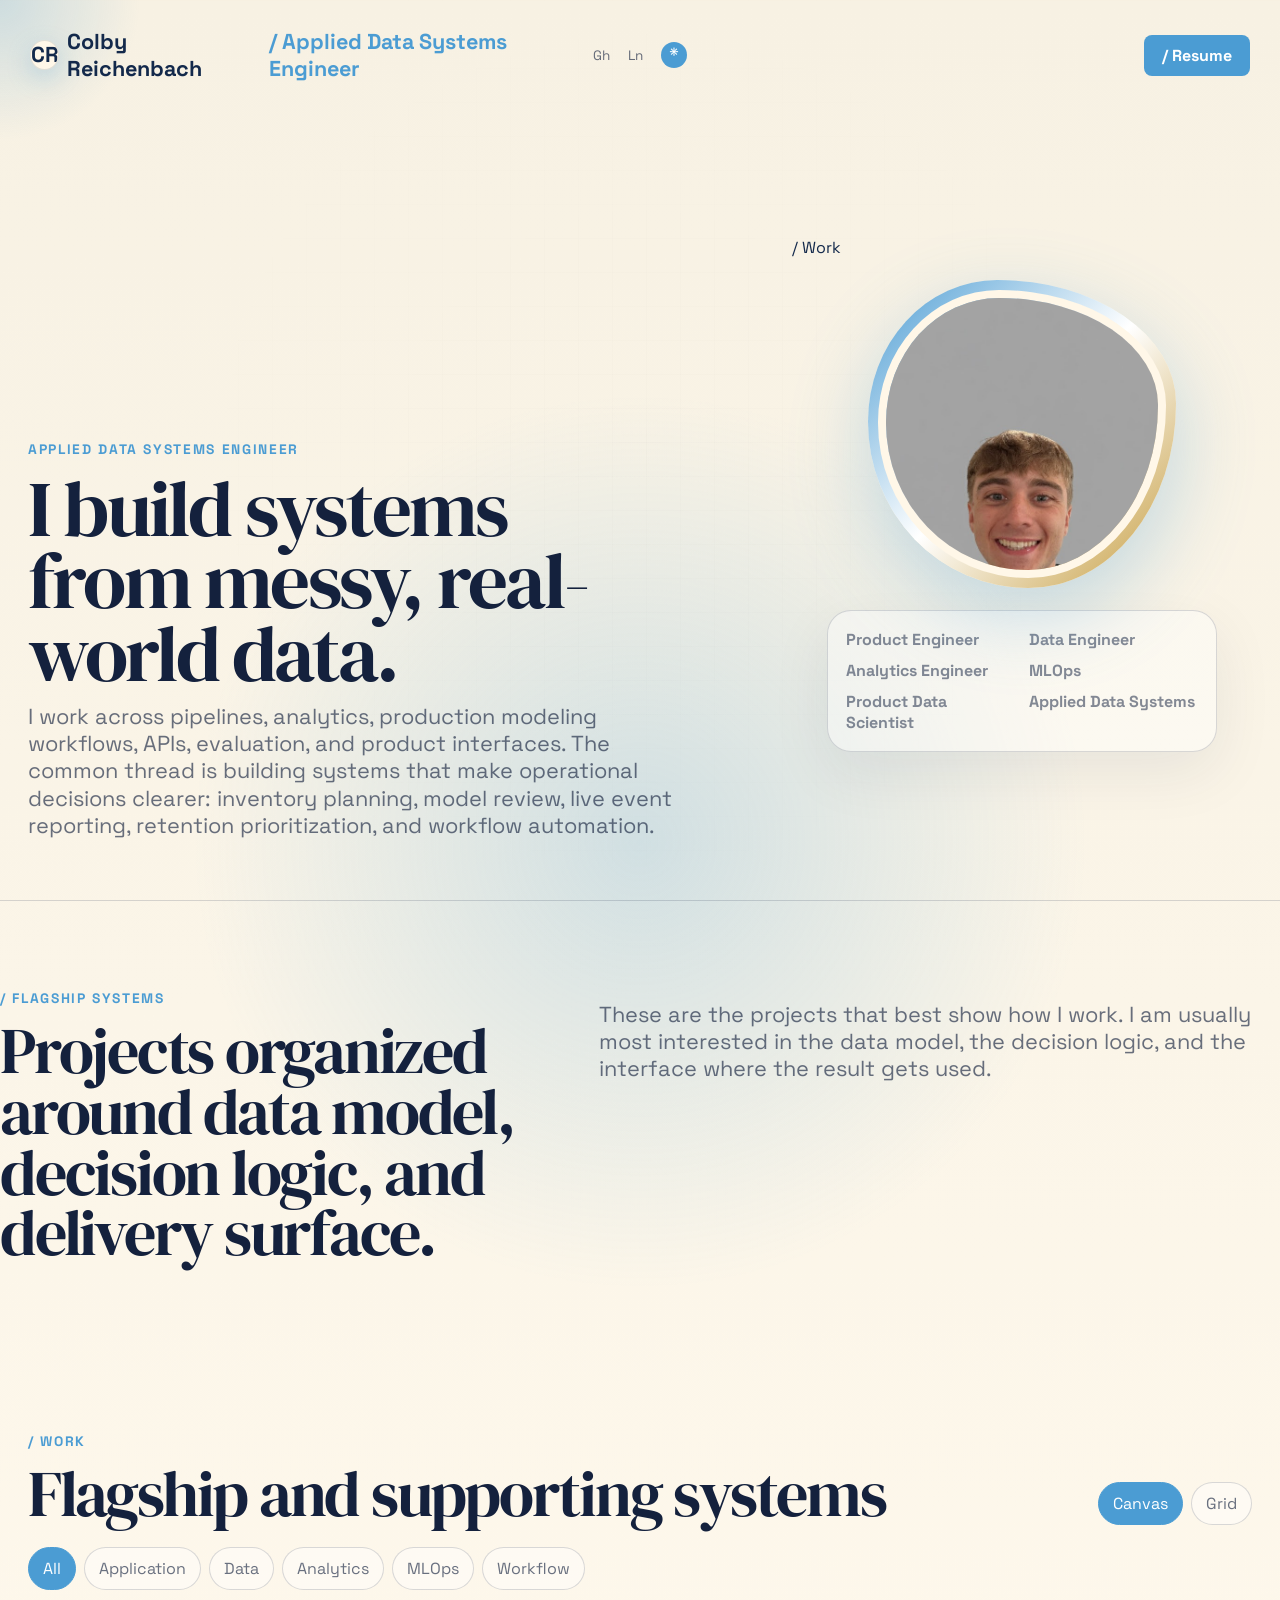
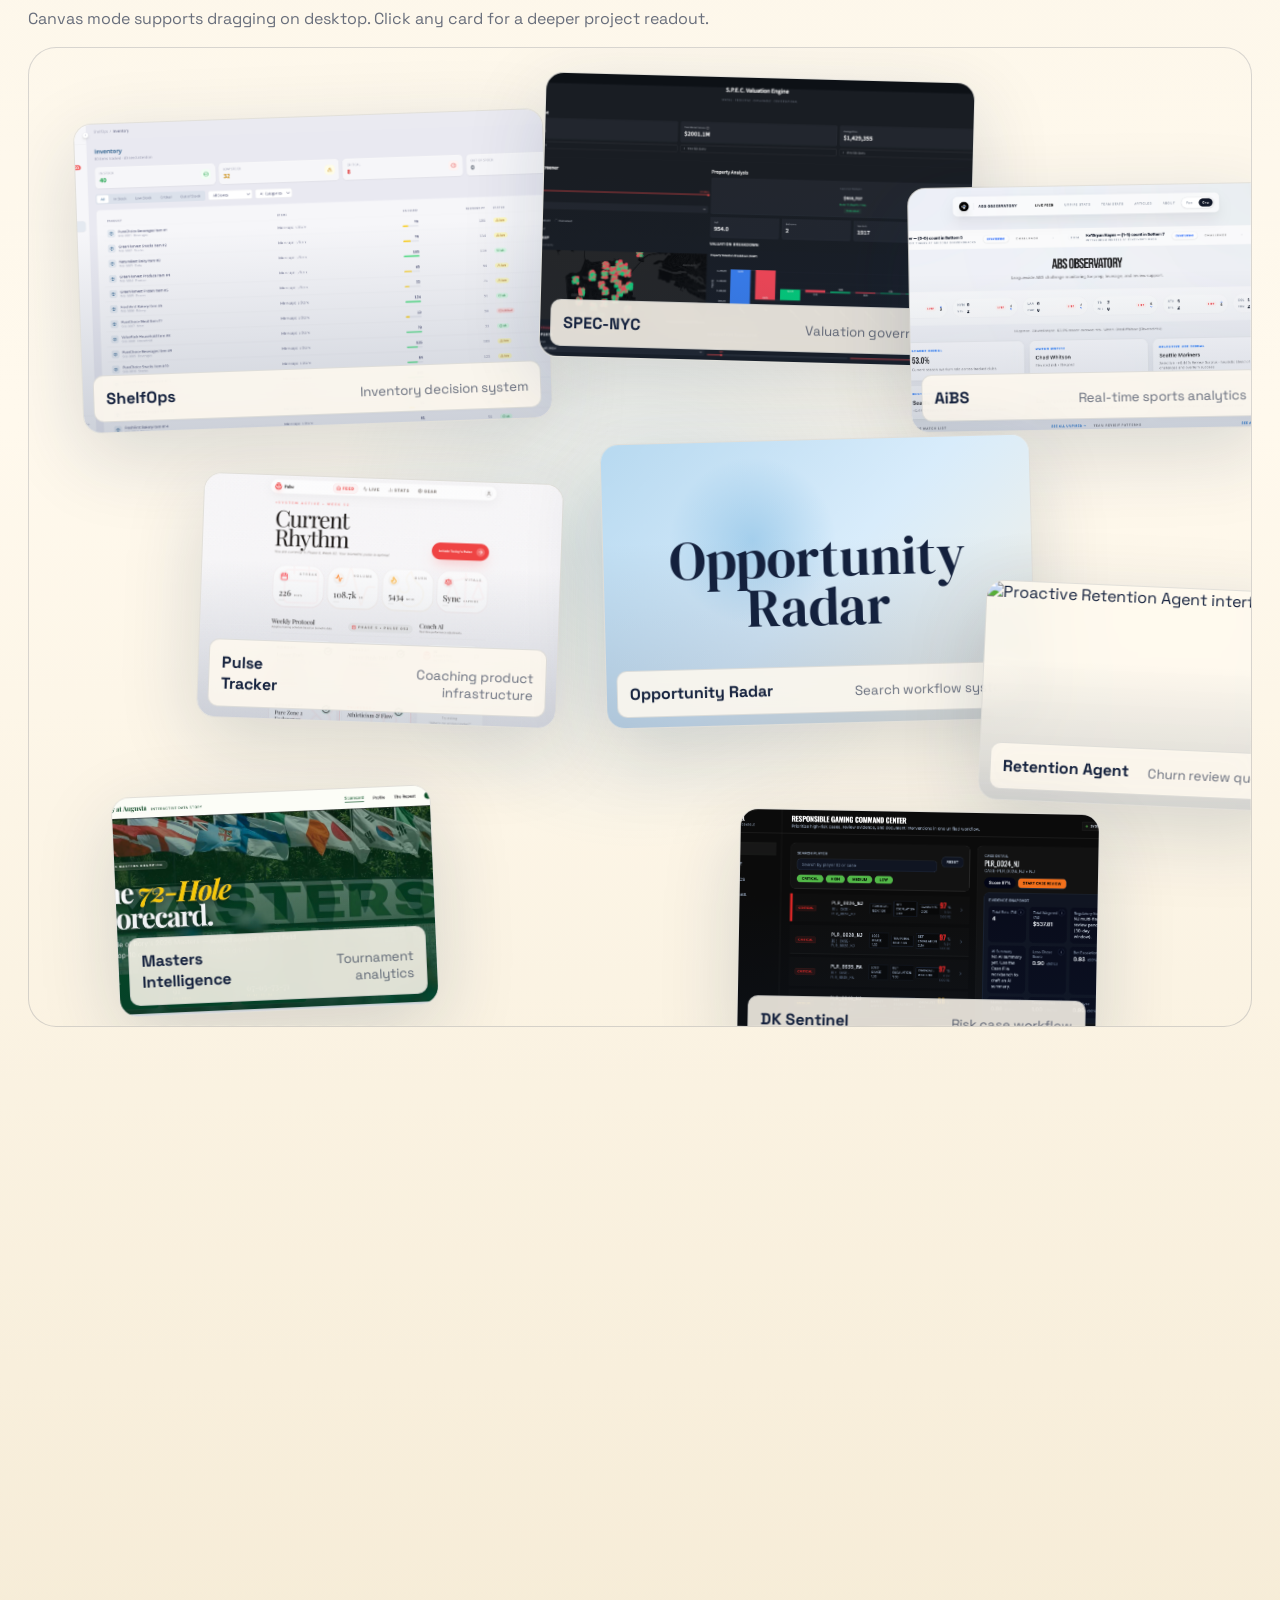
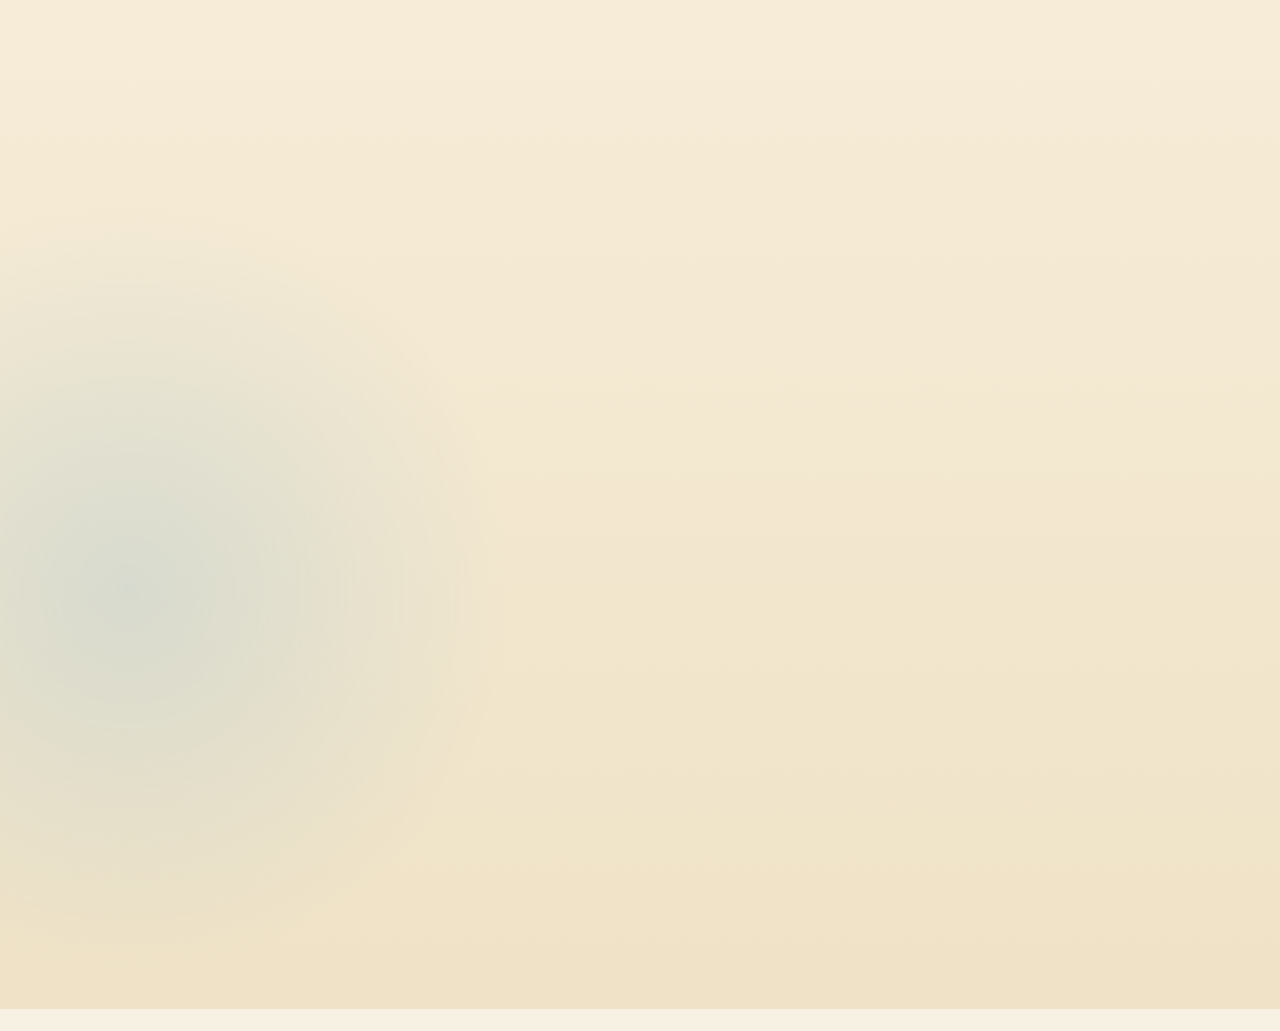
==== index.html @ 3f52062d "Shorten hero headline" ====
<!DOCTYPE html>
<html lang="en">

<head>
  <meta charset="UTF-8" />
  <meta name="viewport" content="width=device-width, initial-scale=1.0" />
  <title>Colby Reichenbach | Applied Data Systems Engineer</title>
  <meta name="description" content="Colby Reichenbach is an Applied Data Systems Engineer building data products and decision systems across pipelines, analytics, modeling workflows, APIs, evaluation, and user-facing applications." />
  <meta name="keywords" content="Colby Reichenbach, Applied Data Systems Engineer, Data Engineering, Analytics Engineering, MLOps, Product Engineering, FastAPI, React, TypeScript, Python" />
  <meta name="author" content="Colby Reichenbach" />
  <meta name="robots" content="index, follow" />
  <meta name="theme-color" content="#f7f1e3" />
  <link rel="canonical" href="https://colbyrreichenbach.github.io/" />

  <meta property="og:title" content="Colby Reichenbach | Applied Data Systems Engineer" />
  <meta property="og:description" content="Applied data systems for inventory planning, valuation workflows, sports analytics, retention prioritization, and product engineering." />
  <meta property="og:url" content="https://colbyrreichenbach.github.io/" />
  <meta property="og:type" content="website" />
  <meta property="og:image" content="https://colbyrreichenbach.github.io/static/images/headshot.jpg" />

  <meta name="twitter:card" content="summary_large_image" />
  <meta name="twitter:title" content="Colby Reichenbach | Applied Data Systems Engineer" />
  <meta name="twitter:description" content="Applied data systems spanning ingestion, analytics, modeling workflows, evaluation, APIs, and user-facing applications." />
  <meta name="twitter:image" content="https://colbyrreichenbach.github.io/static/images/headshot.jpg" />

  <link rel="preconnect" href="https://fonts.googleapis.com" />
  <link rel="preconnect" href="https://fonts.gstatic.com" crossorigin />
  <link href="https://fonts.googleapis.com/css2?family=DM+Serif+Display:ital@0;1&family=Space+Grotesk:wght@400;500;600;700&display=swap" rel="stylesheet" />
  <link rel="stylesheet" href="static/style.css?v=4.4" />

  <script async src="https://www.googletagmanager.com/gtag/js?id=G-KRK1FSC72E"></script>
  <script>
    window.dataLayer = window.dataLayer || [];
    function gtag() { dataLayer.push(arguments); }
    gtag("js", new Date());
    gtag("config", "G-KRK1FSC72E");
  </script>

  <script type="application/ld+json">
  {
    "@context": "https://schema.org",
    "@type": "Person",
    "name": "Colby Reichenbach",
    "url": "https://colbyrreichenbach.github.io/",
    "image": "https://colbyrreichenbach.github.io/static/images/headshot.jpg",
    "email": "colbyrreichenbach@gmail.com",
    "jobTitle": "Applied Data Systems Engineer",
    "sameAs": [
      "https://www.linkedin.com/in/colby-reichenbach/",
      "https://github.com/ColbyRReichenbach",
      "https://public.tableau.com/app/profile/colby.reichenbach/vizzes"
    ],
    "knowsAbout": ["Data Engineering", "Analytics Engineering", "MLOps", "Product Engineering", "Python", "SQL", "FastAPI", "React", "TypeScript"]
  }
  </script>
</head>

<body>
  <div class="cursor-orb" aria-hidden="true"></div>
  <div class="site-noise" aria-hidden="true"></div>

  <nav class="site-nav" aria-label="Primary navigation">
    <a class="brand" href="#top" aria-label="Back to top">
      <span class="brand-mark" aria-hidden="true">CR</span>
      <span>Colby Reichenbach</span>
      <span class="brand-path">/ Applied Data Systems Engineer</span>
    </a>
    <div class="nav-center" aria-label="Quick links">
      <a href="https://github.com/ColbyRReichenbach" target="_blank" rel="noopener noreferrer">Gh</a>
      <a href="https://www.linkedin.com/in/colby-reichenbach/" target="_blank" rel="noopener noreferrer">Ln</a>
      <a href="mailto:colbyrreichenbach@gmail.com" aria-label="Email Colby">*</a>
    </div>
    <a class="nav-cta" href="static/images/ColbyReichenbach_Resume_1.pdf" target="_blank" rel="noopener noreferrer">/ Resume</a>
  </nav>

  <main id="top">
    <section class="hero" aria-labelledby="hero-title">
      <div class="hero-copy reveal">
        <p class="eyebrow">Applied Data Systems Engineer</p>
        <h1 id="hero-title">I build systems from messy, real-world data.</h1>
        <p>
          I work across pipelines, analytics, production modeling workflows, APIs, evaluation, and product interfaces. The common thread is building systems that make operational decisions clearer: inventory planning, model review, live event reporting, retention prioritization, and workflow automation.
        </p>
      </div>
      <div class="hero-visual reveal delay-1">
        <a class="hero-work-link" href="#work" data-scramble>/ Work</a>
        <div class="hero-portrait" aria-label="Portrait of Colby Reichenbach">
          <div class="portrait-ring">
            <img src="static/images/headshot.jpg" alt="Colby Reichenbach" />
          </div>
        </div>
        <div class="hero-visual-card" aria-label="Role focus">
          <span>Product Engineer</span>
          <span>Data Engineer</span>
          <span>Analytics Engineer</span>
          <span>MLOps</span>
          <span>Product Data Scientist</span>
          <span>Applied Data Systems</span>
        </div>
      </div>
      <div class="hero-services reveal delay-2" aria-label="Core capabilities">
        <span>/ Application Engineering</span>
        <span>/ Data Engineering</span>
        <span>/ Analytics Engineering</span>
        <span>/ MLOps</span>
        <span>/ Workflow Automation</span>
      </div>
    </section>

    <section class="intro-panel reveal" aria-label="Portfolio positioning">
      <div>
        <span class="slash-label">/ Flagship Systems</span>
        <h2>Projects organized around data model, decision logic, and delivery surface.</h2>
      </div>
      <p>
        These are the projects that best show how I work. I am usually most interested in the data model, the decision logic, and the interface where the result gets used.
      </p>
    </section>

    <section id="work" class="work-section" aria-labelledby="work-title">
      <div class="work-header reveal">
        <div>
          <span class="slash-label">/ Work</span>
          <h2 id="work-title">Flagship and supporting systems</h2>
        </div>
        <div class="view-controls" aria-label="Work view controls">
          <button type="button" class="view-btn active" data-view="canvas" aria-pressed="true">Canvas</button>
          <button type="button" class="view-btn" data-view="grid" aria-pressed="false">Grid</button>
        </div>
      </div>

      <div class="filter-rail reveal delay-1" aria-label="Project filters">
        <button type="button" class="filter-pill active" data-filter="all" aria-pressed="true">All</button>
        <button type="button" class="filter-pill" data-filter="application">Application</button>
        <button type="button" class="filter-pill" data-filter="data">Data</button>
        <button type="button" class="filter-pill" data-filter="analytics">Analytics</button>
        <button type="button" class="filter-pill" data-filter="mlops">MLOps</button>
        <button type="button" class="filter-pill" data-filter="workflow">Workflow</button>
      </div>

      <p class="canvas-instruction reveal delay-2">Canvas mode supports dragging on desktop. Click any card for a deeper project readout.</p>

      <div class="work-stage canvas-mode" id="work-stage">
        <div class="canvas-board" id="canvas-board" aria-label="Interactive project canvas">
          <article class="project-card size-xl" data-project="shelfops" data-tags="data analytics mlops workflow" style="--x: 4%; --y: 7%; --r: -2deg;">
            <img src="static/images/shelfops.png" alt="ShelfOps inventory dashboard" loading="lazy" />
            <div class="project-card-caption"><span>ShelfOps</span><small>Inventory decision system</small></div>
          </article>
          <article class="project-card size-lg" data-project="spec" data-tags="mlops analytics data" style="--x: 42%; --y: 3%; --r: 1.5deg;">
            <img src="static/images/spec_valuation.png" alt="SPEC-NYC valuation workflow" loading="lazy" />
            <div class="project-card-caption"><span>SPEC-NYC</span><small>Valuation governance</small></div>
          </article>
          <article class="project-card size-md" data-project="aibs" data-tags="analytics data application" style="--x: 72%; --y: 14%; --r: -1deg;">
            <img src="static/images/AIBS.png" alt="AiBS baseball analytics interface" loading="lazy" />
            <div class="project-card-caption"><span>AiBS</span><small>Real-time sports analytics</small></div>
          </article>
          <article class="project-card size-md" data-project="pulse" data-tags="application analytics" style="--x: 14%; --y: 44%; --r: 2deg;">
            <img src="static/images/pulse_preview.png" alt="Pulse Tracker product interface" loading="lazy" />
            <div class="project-card-caption"><span>Pulse Tracker</span><small>Coaching product infrastructure</small></div>
          </article>
          <article class="project-card size-lg" data-project="opportunity" data-tags="workflow application data" style="--x: 47%; --y: 40%; --r: -1.5deg;">
            <div class="project-art radar-art" aria-hidden="true"><span>Opportunity<br />Radar</span></div>
            <div class="project-card-caption"><span>Opportunity Radar</span><small>Search workflow system</small></div>
          </article>
          <article class="project-card size-sm" data-project="retention" data-tags="analytics mlops application" style="--x: 78%; --y: 55%; --r: 2.5deg;">
            <img src="static/images/proactive_retention_agent.png" alt="Proactive Retention Agent interface" loading="lazy" />
            <div class="project-card-caption"><span>Retention Agent</span><small>Churn review queue</small></div>
          </article>
          <article class="project-card size-sm" data-project="masters" data-tags="analytics application" style="--x: 7%; --y: 76%; --r: -2.5deg;">
            <img src="static/images/masters_rewind.jpg" alt="Masters Tournament Intelligence app" loading="lazy" />
            <div class="project-card-caption"><span>Masters Intelligence</span><small>Tournament analytics</small></div>
          </article>
          <article class="project-card size-md" data-project="draftkings" data-tags="analytics workflow application" style="--x: 58%; --y: 78%; --r: 1deg;">
            <img src="static/images/draftkings.png" alt="DK Sentinel case review system" loading="lazy" />
            <div class="project-card-caption"><span>DK Sentinel</span><small>Risk case workflow</small></div>
          </article>
        </div>
      </div>
    </section>

    <section class="process-section reveal" aria-labelledby="process-title">
      <span class="slash-label">/ Operating Model</span>
      <h2 id="process-title">Crossing the layers between data, ML, backend, and product.</h2>
      <div class="process-grid">
        <article><span>01</span><h3>Learn the workflow</h3><p>I do not treat domains as interchangeable. The technical patterns transfer, but the constraints do not.</p></article>
        <article><span>02</span><h3>Build the system</h3><p>Most of my work sits between data engineering, analytics engineering, MLOps, product data science, and product development.</p></article>
        <article><span>03</span><h3>Make it defensible</h3><p>I care about whether a project holds up under scrutiny: tests, typed interfaces, source-of-truth data, evaluation, and deployment checks.</p></article>
      </div>
    </section>

    <section id="about" class="education-section reveal" aria-labelledby="education-title">
      <div>
        <span class="slash-label">/ Education</span>
        <h2 id="education-title">Education</h2>
      </div>
      <div class="education-card">
        <img src="static/images/unc_logo_clean.png" alt="University of North Carolina at Chapel Hill logo" />
        <div>
          <strong>University of North Carolina at Chapel Hill</strong>
          <span>B.S. Biology - Data Science minor</span>
        </div>
      </div>
    </section>

    <section id="contact" class="contact-section reveal" aria-labelledby="contact-title">
      <div>
        <span class="slash-label">/ Contact</span>
        <h2 id="contact-title">Open to data, analytics, and product engineering roles.</h2>
        <p>If your team needs someone who can go from messy source data to a tested product or reporting surface, send me the workflow you are trying to improve.</p>
      </div>
      <div class="contact-actions">
        <a href="mailto:colbyrreichenbach@gmail.com">Email</a>
        <a href="https://github.com/ColbyRReichenbach" target="_blank" rel="noopener noreferrer">GitHub</a>
        <a href="https://www.linkedin.com/in/colby-reichenbach/" target="_blank" rel="noopener noreferrer">LinkedIn</a>
      </div>
    </section>
  </main>

  <div class="project-modal" id="project-modal" hidden>
    <div class="modal-backdrop" data-close-modal></div>
    <article class="modal-panel" role="dialog" aria-modal="true" aria-labelledby="modal-title">
      <button type="button" class="modal-close" data-close-modal aria-label="Close project detail">Close</button>
      <div class="modal-media" id="modal-media"></div>
      <div class="modal-content">
        <span class="slash-label" id="modal-kicker">/ System</span>
        <h2 id="modal-title"></h2>
        <p id="modal-summary"></p>
        <div class="modal-meta">
          <div><span>Problem</span><p id="modal-problem"></p></div>
          <div><span>System</span><p id="modal-system"></p></div>
          <div><span>Stack</span><p id="modal-stack"></p></div>
        </div>
        <div class="modal-links" id="modal-links"></div>
      </div>
    </article>
  </div>

  <script src="static/script.js?v=4.2"></script>
</body>

</html>
---- static/style.css ----
:root {
  --bg: #f7f1e3;
  --bg-deep: #efe2c6;
  --panel: rgba(255, 250, 239, 0.82);
  --panel-strong: rgba(255, 252, 245, 0.96);
  --text: #14213d;
  --muted: rgba(20, 33, 61, 0.64);
  --faint: rgba(20, 33, 61, 0.16);
  --carolina: #4b9cd3;
  --carolina-deep: #13294b;
  --carolina-soft: rgba(75, 156, 211, 0.18);
  --cream: #fff7e8;
  --gold: #c49a3a;
  --clay: #b85c38;
  --max: 1440px;
  --sans: "Space Grotesk", sans-serif;
  --serif: "DM Serif Display", serif;
}
* { box-sizing: border-box; margin: 0; padding: 0; }
html { scroll-behavior: smooth; }
body {
  min-height: 100vh;
  font-family: var(--sans);
  color: var(--text);
  background:
    radial-gradient(circle at 50% 20%, rgba(75, 156, 211, 0.24), transparent 28rem),
    radial-gradient(circle at 10% 90%, rgba(75, 156, 211, 0.16), transparent 24rem),
    linear-gradient(180deg, var(--bg) 0%, #fff9ed 48%, var(--bg-deep) 100%);
  overflow-x: hidden;
}
body.modal-open { overflow: hidden; }
a { color: inherit; text-decoration: none; }
button { border: 0; color: inherit; font: inherit; cursor: pointer; }
img { display: block; width: 100%; height: 100%; object-fit: cover; }

.site-noise {
  position: fixed;
  inset: 0;
  pointer-events: none;
  z-index: 1;
  opacity: 0.22;
  background-image: linear-gradient(rgba(19,41,75,.055) 1px, transparent 1px), linear-gradient(90deg, rgba(19,41,75,.055) 1px, transparent 1px);
  background-size: 34px 34px;
  mask-image: radial-gradient(circle at center, black, transparent 78%);
}
.cursor-orb {
  position: fixed;
  left: 0;
  top: 0;
  width: 320px;
  height: 320px;
  border-radius: 999px;
  background: radial-gradient(circle, rgba(75, 156, 211, 0.24), transparent 62%);
  transform: translate(-50%, -50%);
  pointer-events: none;
  z-index: 0;
  transition: opacity 180ms ease;
}

.site-nav {
  position: fixed;
  top: 0;
  left: 0;
  right: 0;
  z-index: 20;
  display: grid;
  grid-template-columns: 1fr auto 1fr;
  align-items: center;
  padding: 28px 30px;
  mix-blend-mode: normal;
  color: var(--carolina-deep);
}
.brand, .nav-center, .nav-cta {
  position: relative;
  z-index: 2;
  display: inline-flex;
  align-items: center;
  gap: 8px;
  width: fit-content;
}
.brand { font-size: 1.35rem; font-weight: 700; }
.brand-mark {
  width: 30px;
  height: 30px;
  display: inline-block;
  background: var(--cream);
  border-radius: 50%;
  border: 1px solid rgba(19,41,75,.12);
  overflow: hidden;
  box-shadow: 0 8px 24px rgba(75,156,211,.28);
}
.brand-path { color: var(--carolina); font-weight: 700; }
.brand-mark img { width: 100%; height: 100%; object-fit: contain; padding: 3px; }
.nav-center {
  gap: 18px;
  color: var(--muted);
  font-size: 0.85rem;
}
.nav-center a:last-child {
  display: grid;
  place-items: center;
  width: 26px;
  height: 26px;
  border-radius: 999px;
  background: var(--carolina);
  color: #ffffff;
  font-size: 1.2rem;
  line-height: 1;
}
.nav-cta {
  justify-self: end;
  padding: 10px 18px;
  border-radius: 8px;
  background: var(--carolina);
  color: #ffffff;
  font-weight: 700;
}

main { position: relative; z-index: 2; }
.hero {
  min-height: 100svh;
  max-width: var(--max);
  margin: 0 auto;
  padding: 140px 28px 30px;
  position: relative;
  display: grid;
  grid-template-columns: minmax(0, 0.98fr) minmax(330px, 0.72fr);
  grid-template-rows: 1fr auto;
  column-gap: clamp(44px, 8vw, 124px);
  align-items: end;
}
.hero-visual {
  align-self: center;
  justify-self: end;
  width: min(100%, 460px);
  display: grid;
  justify-items: center;
  gap: 22px;
}
.hero-portrait {
  position: relative;
  display: grid;
  place-items: center;
}
.portrait-ring {
  position: relative;
  width: clamp(220px, 24vw, 340px);
  aspect-ratio: 1;
  padding: 10px;
  border-radius: 42% 58% 48% 52% / 46% 40% 60% 54%;
  background: linear-gradient(135deg, var(--carolina), #ffffff 50%, var(--gold));
  box-shadow: 0 28px 80px rgba(75,156,211,.32);
  animation: portraitFloat 5s ease-in-out infinite;
}
.portrait-ring img {
  border-radius: inherit;
  object-fit: cover;
  object-position: center 18%;
  border: 8px solid var(--cream);
}
.portrait-unc {
  position: absolute;
  width: clamp(58px, 7vw, 98px);
  height: auto;
  transform: translate(112px, 104px) rotate(-8deg);
  filter: drop-shadow(0 12px 28px rgba(19,41,75,.18));
}
.hero-work-link {
  position: static;
  justify-self: start;
  color: var(--carolina-deep);
  font-size: 1rem;
  transform: none;
}
.hero-copy {
  align-self: end;
  max-width: 760px;
  padding-bottom: 10px;
}
.eyebrow, .slash-label {
  display: inline-flex;
  color: var(--carolina);
  font-size: 0.86rem;
  text-transform: uppercase;
  letter-spacing: 0.12em;
  font-weight: 700;
  margin-bottom: 14px;
}
h1, h2 { font-family: var(--serif); font-weight: 400; letter-spacing: -0.035em; }
h1 { font-size: clamp(3.4rem, 6.15vw, 7rem); line-height: 0.92; max-width: 820px; }
.hero-copy p:last-child, .intro-panel p, .contact-section p { color: var(--muted); font-size: clamp(1.08rem, 1.7vw, 1.55rem); line-height: 1.25; margin-top: 14px; }
.hero-services {
  grid-column: 1 / -1;
  align-self: end;
  display: flex;
  flex-wrap: wrap;
  justify-content: flex-end;
  gap: 10px 18px;
  color: var(--muted);
}
.hero-services span { color: rgba(20,33,61,.68); }
.hero-services span::first-letter { color: var(--carolina); }
.hero-visual-card {
  width: min(100%, 390px);
  padding: 18px;
  border: 1px solid var(--faint);
  border-radius: 24px;
  background: rgba(255,255,255,.42);
  box-shadow: 0 20px 60px rgba(19,41,75,.08);
  display: grid;
  grid-template-columns: repeat(2, minmax(0, 1fr));
  gap: 10px 14px;
  color: rgba(20,33,61,.52);
  font-weight: 700;
}
.hero-visual-card span { text-align: left; }

.intro-panel, .process-section, .education-section, .contact-section {
  max-width: calc(var(--max) - 56px);
  margin: 0 auto;
  border-top: 1px solid var(--faint);
  padding: 86px 0;
}
.intro-panel, .education-section, .contact-section {
  display: grid;
  grid-template-columns: 0.9fr 1.1fr;
  gap: 42px;
  align-items: start;
}
h2 { font-size: clamp(2.6rem, 5vw, 5.8rem); line-height: 0.95; }

.work-section {
  max-width: var(--max);
  margin: 0 auto;
  padding: 80px 28px 110px;
  scroll-margin-top: 28px;
}
.work-header {
  display: flex;
  justify-content: space-between;
  gap: 24px;
  align-items: end;
  margin-bottom: 22px;
}
.view-controls, .filter-rail {
  display: flex;
  gap: 8px;
  flex-wrap: wrap;
}
.view-btn, .filter-pill {
  padding: 10px 14px;
  border: 1px solid var(--faint);
  border-radius: 999px;
  background: rgba(255,255,255,.42);
  color: var(--muted);
  transition: 180ms ease;
}
.view-btn.active, .filter-pill.active, .view-btn:hover, .filter-pill:hover {
  background: var(--carolina);
  color: #ffffff;
  border-color: var(--carolina);
}
.canvas-instruction { color: var(--muted); margin: 18px 0 18px; }
.work-stage {
  position: relative;
  height: 980px;
  border: 1px solid var(--faint);
  border-radius: 28px;
  overflow: hidden;
  background: radial-gradient(circle at center, rgba(75,156,211,.16), transparent 40%), rgba(255,255,255,.02);
  cursor: grab;
}
.work-stage.dragging { cursor: grabbing; }
.canvas-board {
  position: relative;
  width: 100%;
  height: 100%;
  transform: translate3d(var(--pan-x, 0px), var(--pan-y, 0px), 0);
  transition: transform 120ms ease-out;
}
.work-stage.dragging .canvas-board { transition: none; }
.project-card {
  position: absolute;
  left: var(--x);
  top: var(--y);
  width: 360px;
  height: 240px;
  border-radius: 18px;
  overflow: hidden;
  background: var(--panel);
  backdrop-filter: blur(12px);
  border: 1px solid rgba(19,41,75,.12);
  box-shadow: 0 24px 80px rgba(19,41,75,.16);
  transform: rotate(var(--r)) scale(1);
  transition: transform 240ms ease, opacity 180ms ease, filter 180ms ease;
}
.project-card:hover, .project-card:focus-within { transform: rotate(0deg) scale(1.035); z-index: 5; }
.project-card.filtered-out { opacity: 0.16; filter: grayscale(1); }
.project-card.size-xl { width: 470px; height: 310px; }
.project-card.size-lg { width: 430px; height: 285px; }
.project-card.size-md { width: 360px; height: 245px; }
.project-card.size-sm { width: 320px; height: 220px; }
.project-card::after {
  content: "";
  position: absolute;
  inset: 0;
  background: linear-gradient(180deg, transparent 35%, rgba(19,41,75,.18));
  pointer-events: none;
}
.project-card-caption {
  position: absolute;
  left: 10px;
  right: 10px;
  bottom: 10px;
  z-index: 2;
  display: flex;
  justify-content: space-between;
  gap: 12px;
  align-items: end;
  padding: 12px;
  border: 1px solid rgba(19,41,75,.12);
  border-radius: 10px;
  background: rgba(255, 250, 239, 0.86);
  backdrop-filter: blur(14px);
}
.project-card-caption span { font-weight: 700; }
.project-card-caption small { color: var(--muted); text-align: right; }
.project-art {
  width: 100%;
  height: 100%;
  display: grid;
  place-items: center;
  background:
    radial-gradient(circle at 35% 35%, rgba(75,156,211,.32), transparent 25%),
    linear-gradient(135deg, #b7d9f0, #d8ecfb 50%, #f7f1e3);
}
.radar-art span {
  font-family: var(--serif);
  font-size: 3.4rem;
  line-height: .9;
  color: var(--text);
  text-align: center;
}
.work-stage.grid-mode {
  height: auto;
  min-height: 0;
  overflow: visible;
  border: 0;
  background: transparent;
  cursor: default;
}
.grid-mode .canvas-board {
  display: grid;
  grid-template-columns: repeat(3, minmax(0, 1fr));
  gap: 22px;
  width: 100%;
  height: auto;
  transform: none !important;
}
.grid-mode .project-card {
  position: relative;
  left: auto;
  top: auto;
  width: 100%;
  height: 310px;
  transform: none;
}

.process-grid {
  display: grid;
  grid-template-columns: repeat(3, minmax(0, 1fr));
  gap: 18px;
  margin-top: 32px;
}
.process-grid article {
  min-height: 250px;
  padding: 24px;
  border: 1px solid var(--faint);
  border-radius: 22px;
  background: rgba(255,255,255,.42);
}
.process-grid span { color: var(--carolina); }
.process-grid h3 { font-size: 1.5rem; margin: 52px 0 12px; }
.process-grid p { color: var(--muted); line-height: 1.55; }
.education-card {
  display: flex;
  align-items: center;
  gap: 18px;
  width: fit-content;
  max-width: 100%;
  padding: 18px 20px;
  border: 1px solid var(--faint);
  border-radius: 22px;
  background: rgba(255,255,255,.42);
  box-shadow: 0 20px 60px rgba(19,41,75,.08);
}
.education-card img {
  width: 62px;
  height: 62px;
  object-fit: contain;
  padding: 8px;
  border-radius: 50%;
  background: var(--cream);
  border: 1px solid rgba(19,41,75,.1);
}
.education-card strong,
.education-card span {
  display: block;
}
.education-card strong {
  font-size: 1.08rem;
  color: var(--text);
}
.education-card span {
  margin-top: 4px;
  color: var(--muted);
}
.contact-actions { display: flex; gap: 12px; flex-wrap: wrap; justify-content: flex-end; }
.contact-actions a, .modal-links a {
  display: inline-flex;
  padding: 13px 18px;
  border-radius: 999px;
  background: var(--carolina);
  color: #ffffff;
  font-weight: 700;
}

.project-modal[hidden] { display: none; }
.project-modal { position: fixed; inset: 0; z-index: 50; display: grid; place-items: center; padding: 28px; }
.modal-backdrop { position: absolute; inset: 0; background: rgba(19,41,75,.28); backdrop-filter: blur(18px); }
.modal-panel {
  position: relative;
  width: min(1120px, 100%);
  max-height: min(820px, calc(100svh - 56px));
  display: grid;
  grid-template-columns: 0.95fr 1.05fr;
  overflow: hidden;
  border: 1px solid rgba(19,41,75,.14);
  border-radius: 28px;
  background: var(--panel-strong);
  box-shadow: 0 40px 120px rgba(19,41,75,.22);
}
.modal-close {
  position: absolute;
  right: 16px;
  top: 16px;
  z-index: 2;
  padding: 10px 14px;
  border-radius: 999px;
  background: rgba(19,41,75,.08);
}
.modal-media { min-height: 520px; background: var(--cream); }
.modal-media img { object-fit: cover; }
.modal-content { padding: 54px 38px 38px; overflow: auto; }
.modal-content h2 { font-size: clamp(2.5rem, 5vw, 4.8rem); margin-bottom: 18px; }
.modal-content > p { color: var(--muted); font-size: 1.15rem; line-height: 1.5; }
.modal-meta { display: grid; gap: 18px; margin: 30px 0; }
.modal-meta div { padding-top: 16px; border-top: 1px solid var(--faint); }
.modal-meta span { color: var(--carolina); text-transform: uppercase; letter-spacing: .1em; font-size: .75rem; font-weight: 700; }
.modal-meta p { color: var(--muted); margin-top: 8px; line-height: 1.48; }
.modal-links { display: flex; gap: 10px; flex-wrap: wrap; }

.reveal { opacity: 0; transform: translateY(22px); transition: opacity 700ms ease, transform 700ms ease; }
.reveal.visible { opacity: 1; transform: translateY(0); }
.delay-1 { transition-delay: 120ms; }
.delay-2 { transition-delay: 220ms; }
@keyframes portraitFloat { 0%, 100% { transform: translateY(0) rotate(-3deg); } 50% { transform: translateY(-18px) rotate(4deg); } }

@media (max-width: 980px) {
  .site-nav { padding: 18px; grid-template-columns: 1fr auto; }
  .nav-center { display: none; }
  .hero { display: flex; flex-direction: column; padding: 96px 18px 24px; }
  .hero-visual { width: 100%; margin: 0 auto 22px; gap: 14px; }
  .hero-visual { order: -1; }
  .hero-portrait { position: relative; inset: auto; height: 210px; margin: 8px 0 16px; }
  .hero-portrait { order: 1; }
  .portrait-ring { width: 176px; }
  .portrait-unc { width: 62px; transform: translate(82px, 72px) rotate(-8deg); }
  .hero-work-link { order: 2; position: static; display: inline-flex; transform: none; margin-bottom: 0; }
  .hero-visual-card { display: none; }
  .hero-copy { padding-bottom: 0; }
  .hero-services, .hero-proof { position: static; transform: none; width: auto; margin-top: 24px; text-align: left; }
  .hero-proof { grid-template-columns: repeat(2, minmax(0, 1fr)); }
  .hero-proof span { text-align: left; }
  .brand { font-size: 1rem; }
  .brand-path { display: none; }
  .intro-panel, .education-section, .contact-section { grid-template-columns: 1fr; padding: 64px 18px; }
  .process-section { padding: 64px 18px; }
  .work-section { padding: 64px 18px; }
  .work-header { align-items: start; flex-direction: column; }
  .work-stage { height: auto; min-height: 0; overflow: visible; border: 0; background: transparent; }
  .canvas-board, .grid-mode .canvas-board { display: grid; grid-template-columns: 1fr; gap: 18px; transform: none !important; }
  .project-card, .project-card.size-xl, .project-card.size-lg, .project-card.size-md, .project-card.size-sm { position: relative; left: auto; top: auto; width: 100%; height: 300px; transform: none; }
  .process-grid { grid-template-columns: 1fr; }
  .modal-panel { grid-template-columns: 1fr; overflow: auto; }
  .modal-media { min-height: 280px; }
}

@media (prefers-reduced-motion: reduce) {
  *, *::before, *::after { animation-duration: 0.001ms !important; scroll-behavior: auto !important; transition-duration: 0.001ms !important; }
  .cursor-orb { display: none; }
}
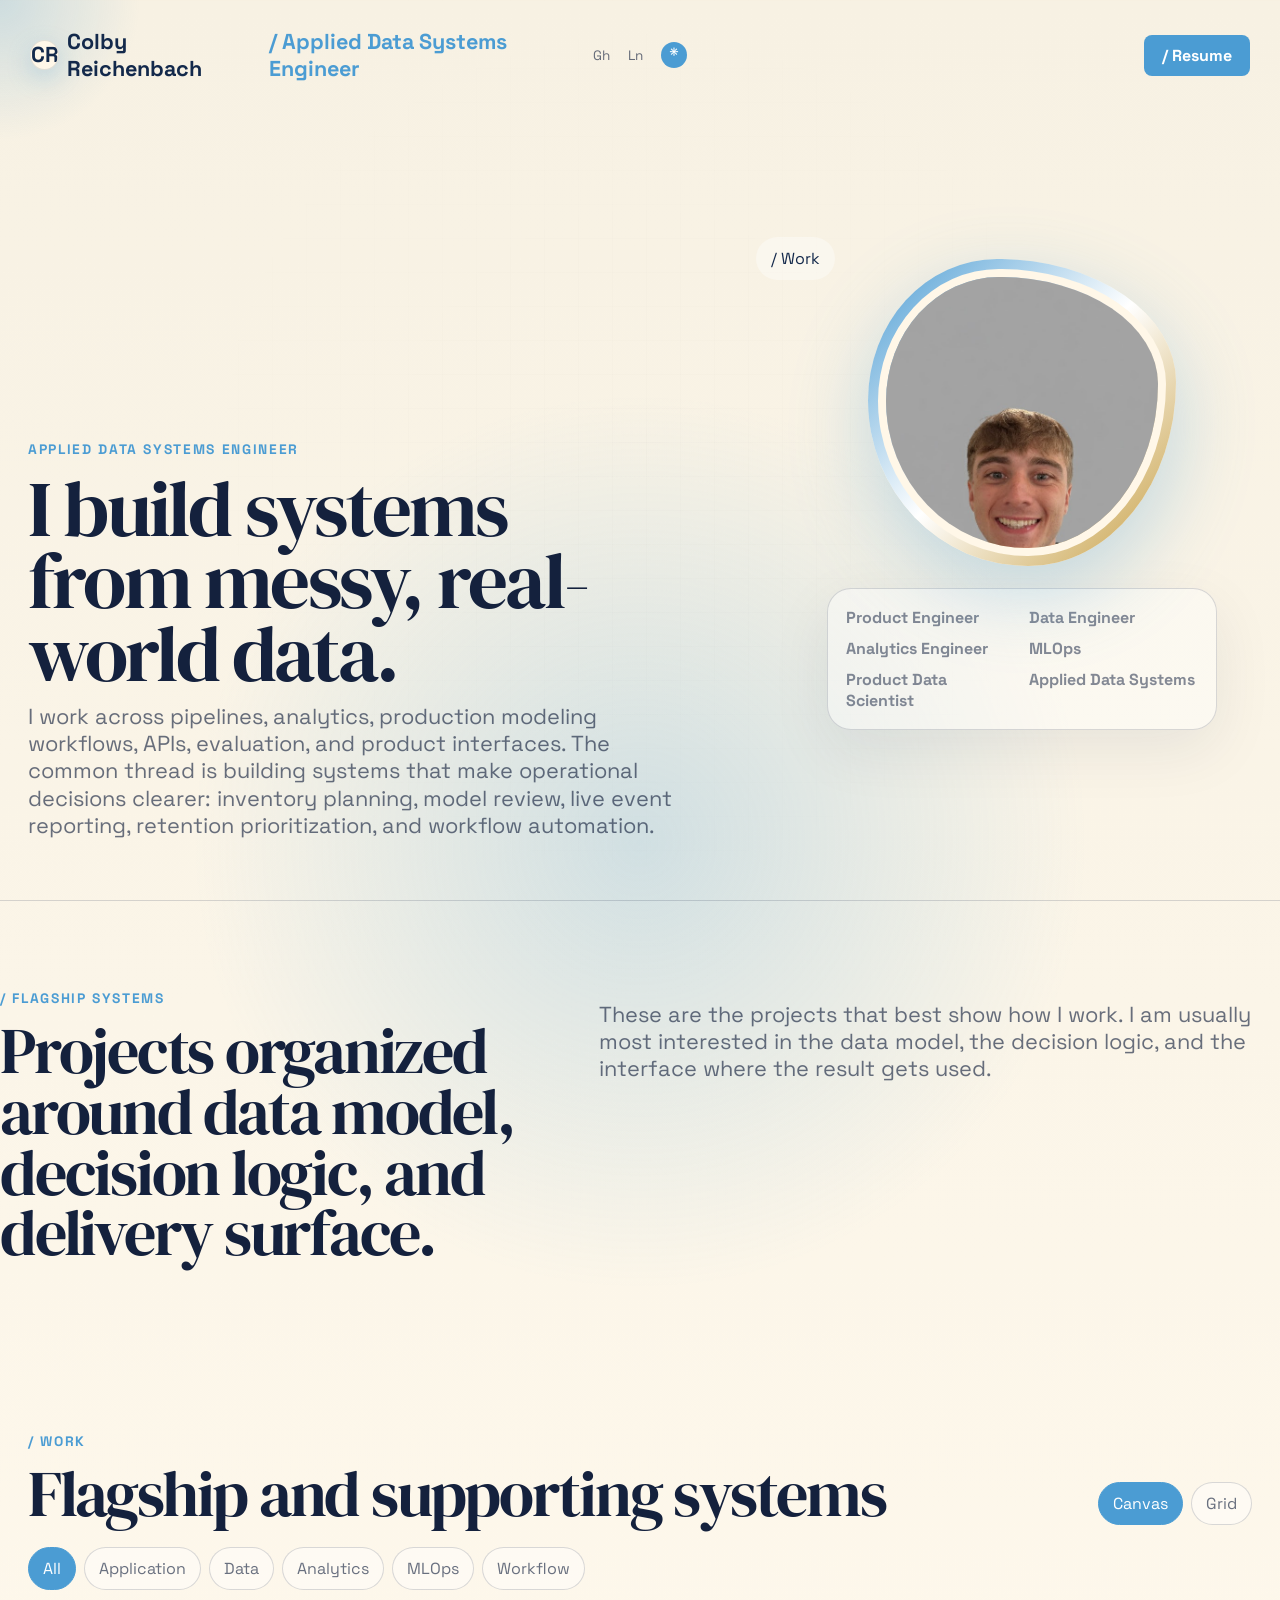
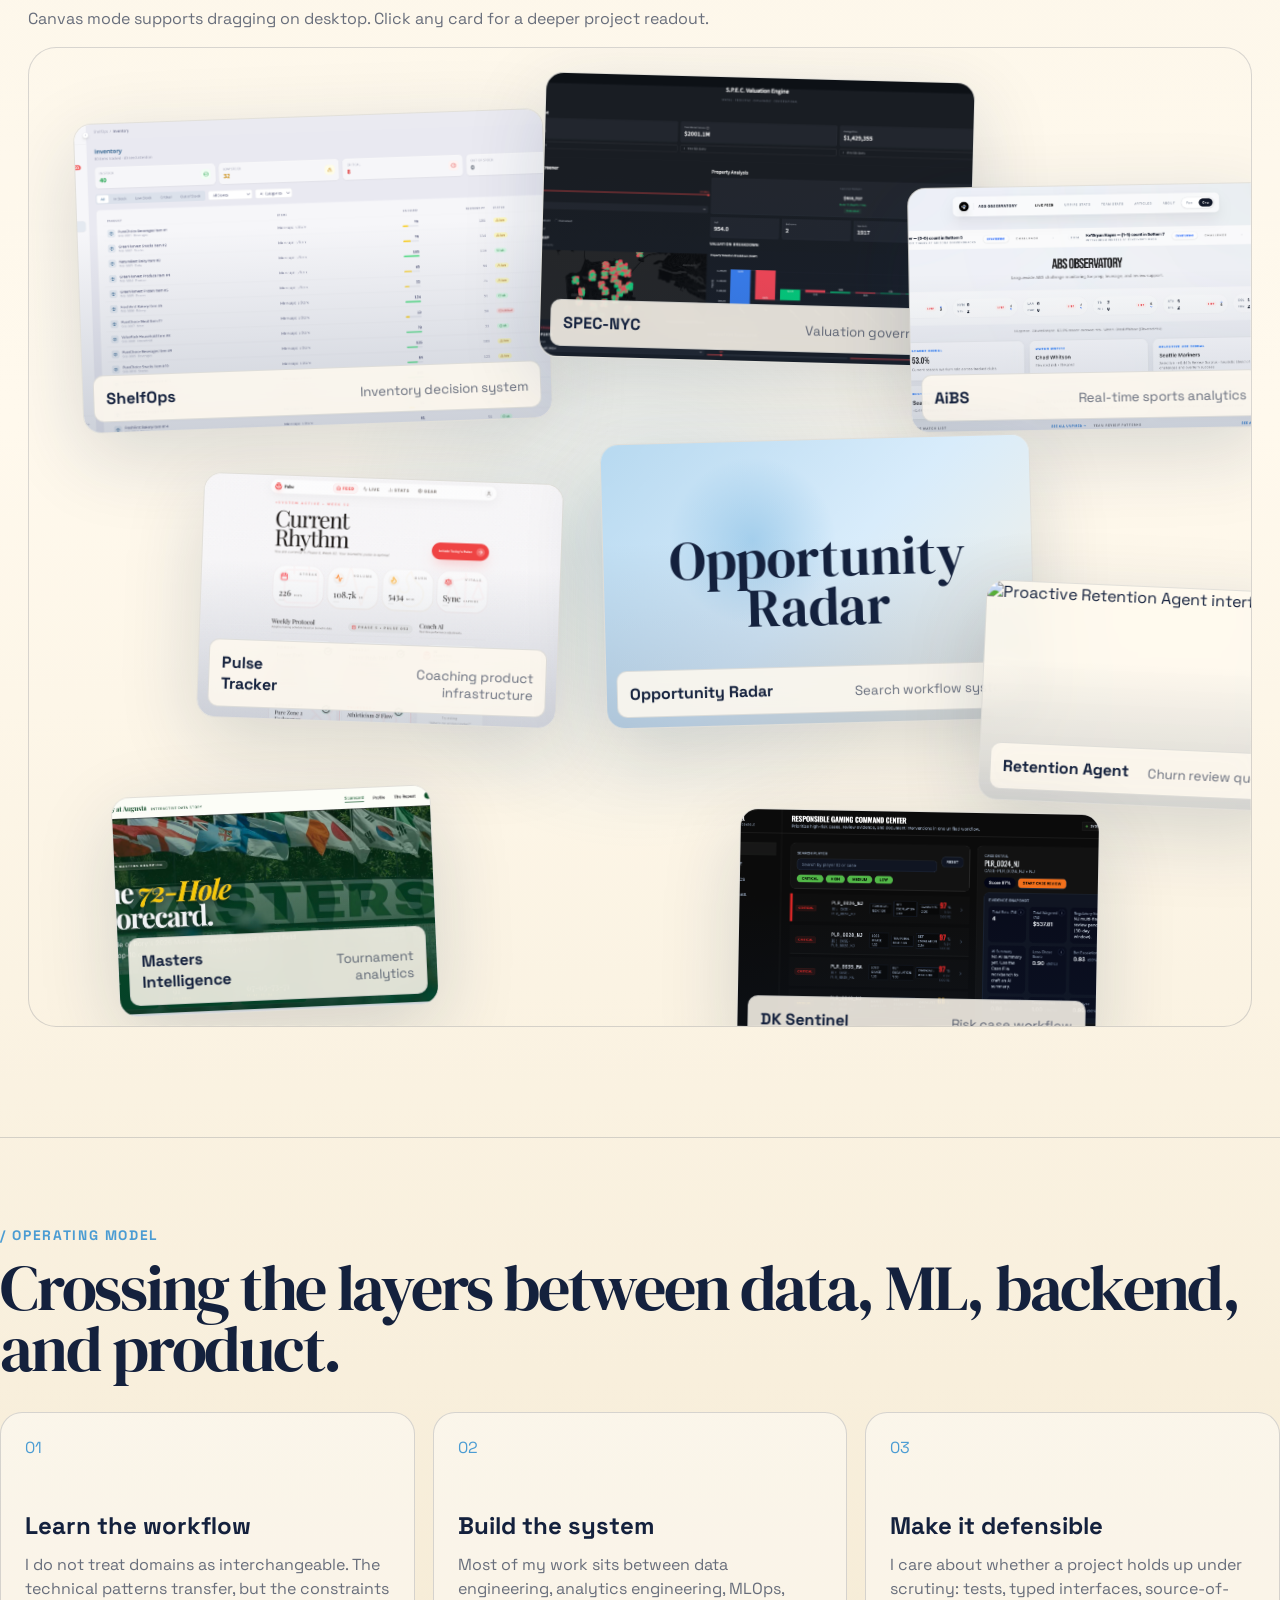
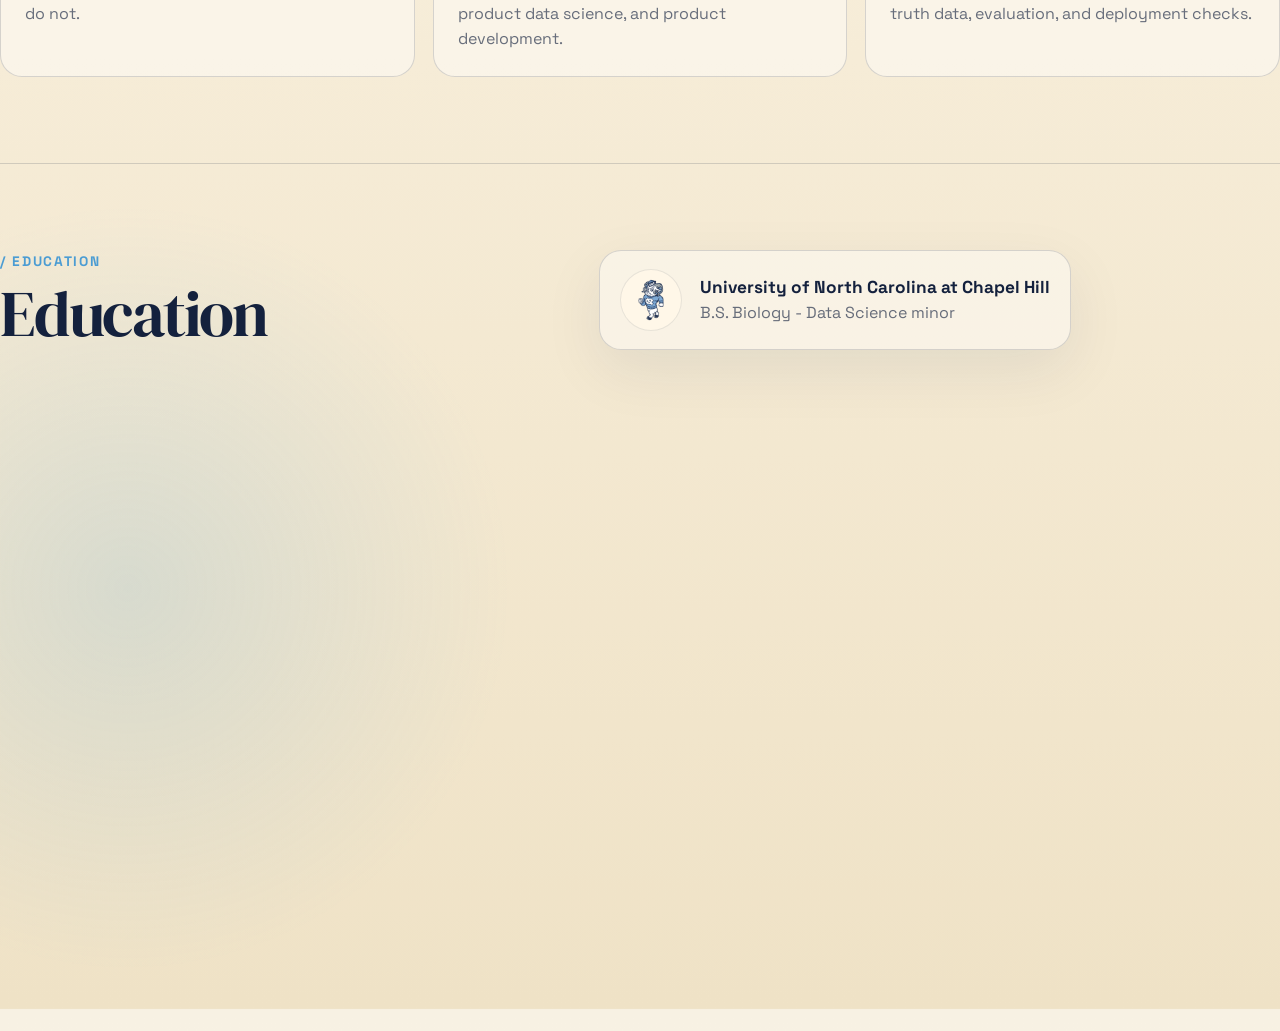
==== commit f8356142: "Add hero hover preview interactions" ====
--- a/index.html
+++ b/index.html
@@ -26,7 +26,7 @@
   <link rel="preconnect" href="https://fonts.googleapis.com" />
   <link rel="preconnect" href="https://fonts.gstatic.com" crossorigin />
   <link href="https://fonts.googleapis.com/css2?family=DM+Serif+Display:ital@0;1&family=Space+Grotesk:wght@400;500;600;700&display=swap" rel="stylesheet" />
-  <link rel="stylesheet" href="static/style.css?v=4.4" />
+  <link rel="stylesheet" href="static/style.css?v=4.5" />
 
   <script async src="https://www.googletagmanager.com/gtag/js?id=G-KRK1FSC72E"></script>
   <script>
@@ -83,10 +83,31 @@
         </p>
       </div>
       <div class="hero-visual reveal delay-1">
-        <a class="hero-work-link" href="#work" data-scramble>/ Work</a>
-        <div class="hero-portrait" aria-label="Portrait of Colby Reichenbach">
+        <div class="hero-work-cluster">
+          <a class="hero-work-link" href="#work" data-scramble>/ Work</a>
+          <div class="work-popout" aria-label="Featured project previews">
+            <button type="button" data-hero-project="shelfops">
+              <img src="static/images/shelfops.png" alt="" />
+              <span>ShelfOps</span>
+            </button>
+            <button type="button" data-hero-project="spec">
+              <img src="static/images/spec_valuation.png" alt="" />
+              <span>SPEC-NYC</span>
+            </button>
+            <button type="button" data-hero-project="aibs">
+              <img src="static/images/AIBS.png" alt="" />
+              <span>AiBS</span>
+            </button>
+          </div>
+        </div>
+        <div class="hero-portrait" aria-label="Portrait of Colby Reichenbach" tabindex="0">
           <div class="portrait-ring">
             <img src="static/images/headshot.jpg" alt="Colby Reichenbach" />
+          </div>
+          <div class="portrait-popout" aria-label="Personal details">
+            <span class="personal-card personal-card-education">UNC Chapel Hill<br /><small>B.S. Biology - Data Science minor</small></span>
+            <span class="personal-card personal-card-location">Remote and hybrid<br /><small>Open to practical systems roles</small></span>
+            <span class="personal-card personal-card-focus">Applied data systems<br /><small>Data, ML, backend, and product layers</small></span>
           </div>
         </div>
         <div class="hero-visual-card" aria-label="Role focus">
@@ -235,7 +256,7 @@
     </article>
   </div>
 
-  <script src="static/script.js?v=4.2"></script>
+  <script src="static/script.js?v=4.5"></script>
 </body>
 
 </html>
--- a/static/style.css
+++ b/static/style.css
@@ -130,6 +130,7 @@
   align-items: end;
 }
 .hero-visual {
+  position: relative;
   align-self: center;
   justify-self: end;
   width: min(100%, 460px);
@@ -137,10 +138,21 @@
   justify-items: center;
   gap: 22px;
 }
+.hero-work-cluster {
+  position: absolute;
+  left: -36px;
+  top: -22px;
+  width: min(100%, 420px);
+  min-height: 250px;
+  z-index: 6;
+  pointer-events: none;
+}
 .hero-portrait {
   position: relative;
   display: grid;
   place-items: center;
+  isolation: isolate;
+  outline: none;
 }
 .portrait-ring {
   position: relative;
@@ -151,6 +163,7 @@
   background: linear-gradient(135deg, var(--carolina), #ffffff 50%, var(--gold));
   box-shadow: 0 28px 80px rgba(75,156,211,.32);
   animation: portraitFloat 5s ease-in-out infinite;
+  transition: transform 260ms ease, box-shadow 260ms ease;
 }
 .portrait-ring img {
   border-radius: inherit;
@@ -158,19 +171,153 @@
   object-position: center 18%;
   border: 8px solid var(--cream);
 }
-.portrait-unc {
-  position: absolute;
-  width: clamp(58px, 7vw, 98px);
-  height: auto;
-  transform: translate(112px, 104px) rotate(-8deg);
-  filter: drop-shadow(0 12px 28px rgba(19,41,75,.18));
+.hero-portrait:hover .portrait-ring,
+.hero-portrait:focus-visible .portrait-ring,
+.hero-portrait:focus-within .portrait-ring {
+  transform: translateY(-8px) rotate(1deg);
+  box-shadow: 0 32px 90px rgba(75,156,211,.42);
+}
+.portrait-popout {
+  position: absolute;
+  inset: -22px;
+  pointer-events: none;
+  z-index: -1;
+}
+.personal-card {
+  position: absolute;
+  min-width: 190px;
+  padding: 12px 14px;
+  border: 1px solid var(--faint);
+  border-radius: 18px;
+  background: rgba(255,255,255,.72);
+  box-shadow: 0 18px 50px rgba(19,41,75,.1);
+  color: var(--carolina-deep);
+  font-weight: 700;
+  line-height: 1.15;
+  opacity: 0;
+  transform: translate3d(0, 12px, 0) scale(.94);
+  transition: opacity 220ms ease, transform 260ms ease;
+}
+.personal-card small {
+  display: block;
+  margin-top: 5px;
+  color: var(--muted);
+  font-size: .78rem;
+  font-weight: 600;
+}
+.personal-card-education {
+  left: -230px;
+  top: 26px;
+}
+.personal-card-location {
+  left: -244px;
+  top: 126px;
+}
+.personal-card-focus {
+  left: -214px;
+  bottom: 24px;
+}
+.hero-portrait:hover .personal-card,
+.hero-portrait:focus-visible .personal-card,
+.hero-portrait:focus-within .personal-card {
+  opacity: 1;
+  transform: translate3d(0, 0, 0) scale(1);
 }
 .hero-work-link {
-  position: static;
-  justify-self: start;
+  position: relative;
+  z-index: 3;
+  display: inline-flex;
+  padding: 10px 14px;
+  border: 1px solid transparent;
+  border-radius: 999px;
   color: var(--carolina-deep);
   font-size: 1rem;
   transform: none;
+  background: rgba(255,255,255,.36);
+  transition: border-color 180ms ease, background 180ms ease, color 180ms ease;
+  pointer-events: auto;
+}
+.hero-work-link:hover,
+.hero-work-link:focus-visible {
+  border-color: var(--faint);
+  background: rgba(255,255,255,.72);
+  color: var(--carolina);
+}
+.work-popout {
+  position: absolute;
+  left: 16px;
+  top: 44px;
+  width: 430px;
+  height: 230px;
+  pointer-events: none;
+  z-index: 4;
+}
+.work-popout button {
+  position: absolute;
+  width: 178px;
+  height: 116px;
+  overflow: hidden;
+  border: 1px solid rgba(19,41,75,.12);
+  border-radius: 16px;
+  background: var(--panel-strong);
+  box-shadow: 0 18px 50px rgba(19,41,75,.14);
+  opacity: 0;
+  transform: translate3d(-24px, 18px, 0) rotate(var(--r, 0deg)) scale(.9);
+  transition: opacity 220ms ease, transform 260ms ease;
+}
+.work-popout button:nth-child(1) {
+  --r: -5deg;
+  left: 0;
+  top: 42px;
+}
+.work-popout button:nth-child(2) {
+  --r: 4deg;
+  left: 118px;
+  top: 0;
+}
+.work-popout button:nth-child(3) {
+  --r: -2deg;
+  left: 236px;
+  top: 74px;
+}
+.work-popout img {
+  width: 100%;
+  height: 100%;
+  object-fit: cover;
+  filter: saturate(.9);
+}
+.work-popout span {
+  position: absolute;
+  left: 8px;
+  right: 8px;
+  bottom: 8px;
+  padding: 7px 9px;
+  border-radius: 10px;
+  background: rgba(255,250,239,.88);
+  color: var(--text);
+  font-size: .82rem;
+  font-weight: 700;
+  text-align: left;
+}
+.hero-work-link:hover + .work-popout,
+.hero-work-link:focus-visible + .work-popout,
+.work-popout:hover,
+.work-popout:focus-within,
+.hero-work-cluster:focus-within .work-popout {
+  pointer-events: auto;
+}
+.hero-work-link:hover + .work-popout button,
+.hero-work-link:focus-visible + .work-popout button,
+.work-popout:hover button,
+.work-popout:focus-within button,
+.hero-work-cluster:focus-within .work-popout button {
+  opacity: 1;
+  transform: translate3d(0, 0, 0) rotate(var(--r, 0deg)) scale(1);
+}
+.work-popout button:hover,
+.work-popout button:focus-visible {
+  z-index: 5;
+  transform: translate3d(0, -8px, 0) rotate(0deg) scale(1.04) !important;
 }
 .hero-copy {
   align-self: end;
@@ -472,10 +619,11 @@
   .hero { display: flex; flex-direction: column; padding: 96px 18px 24px; }
   .hero-visual { width: 100%; margin: 0 auto 22px; gap: 14px; }
   .hero-visual { order: -1; }
+  .hero-work-cluster { position: static; order: 2; width: 100%; min-height: auto; }
   .hero-portrait { position: relative; inset: auto; height: 210px; margin: 8px 0 16px; }
   .hero-portrait { order: 1; }
   .portrait-ring { width: 176px; }
-  .portrait-unc { width: 62px; transform: translate(82px, 72px) rotate(-8deg); }
+  .portrait-popout, .work-popout { display: none; }
   .hero-work-link { order: 2; position: static; display: inline-flex; transform: none; margin-bottom: 0; }
   .hero-visual-card { display: none; }
   .hero-copy { padding-bottom: 0; }
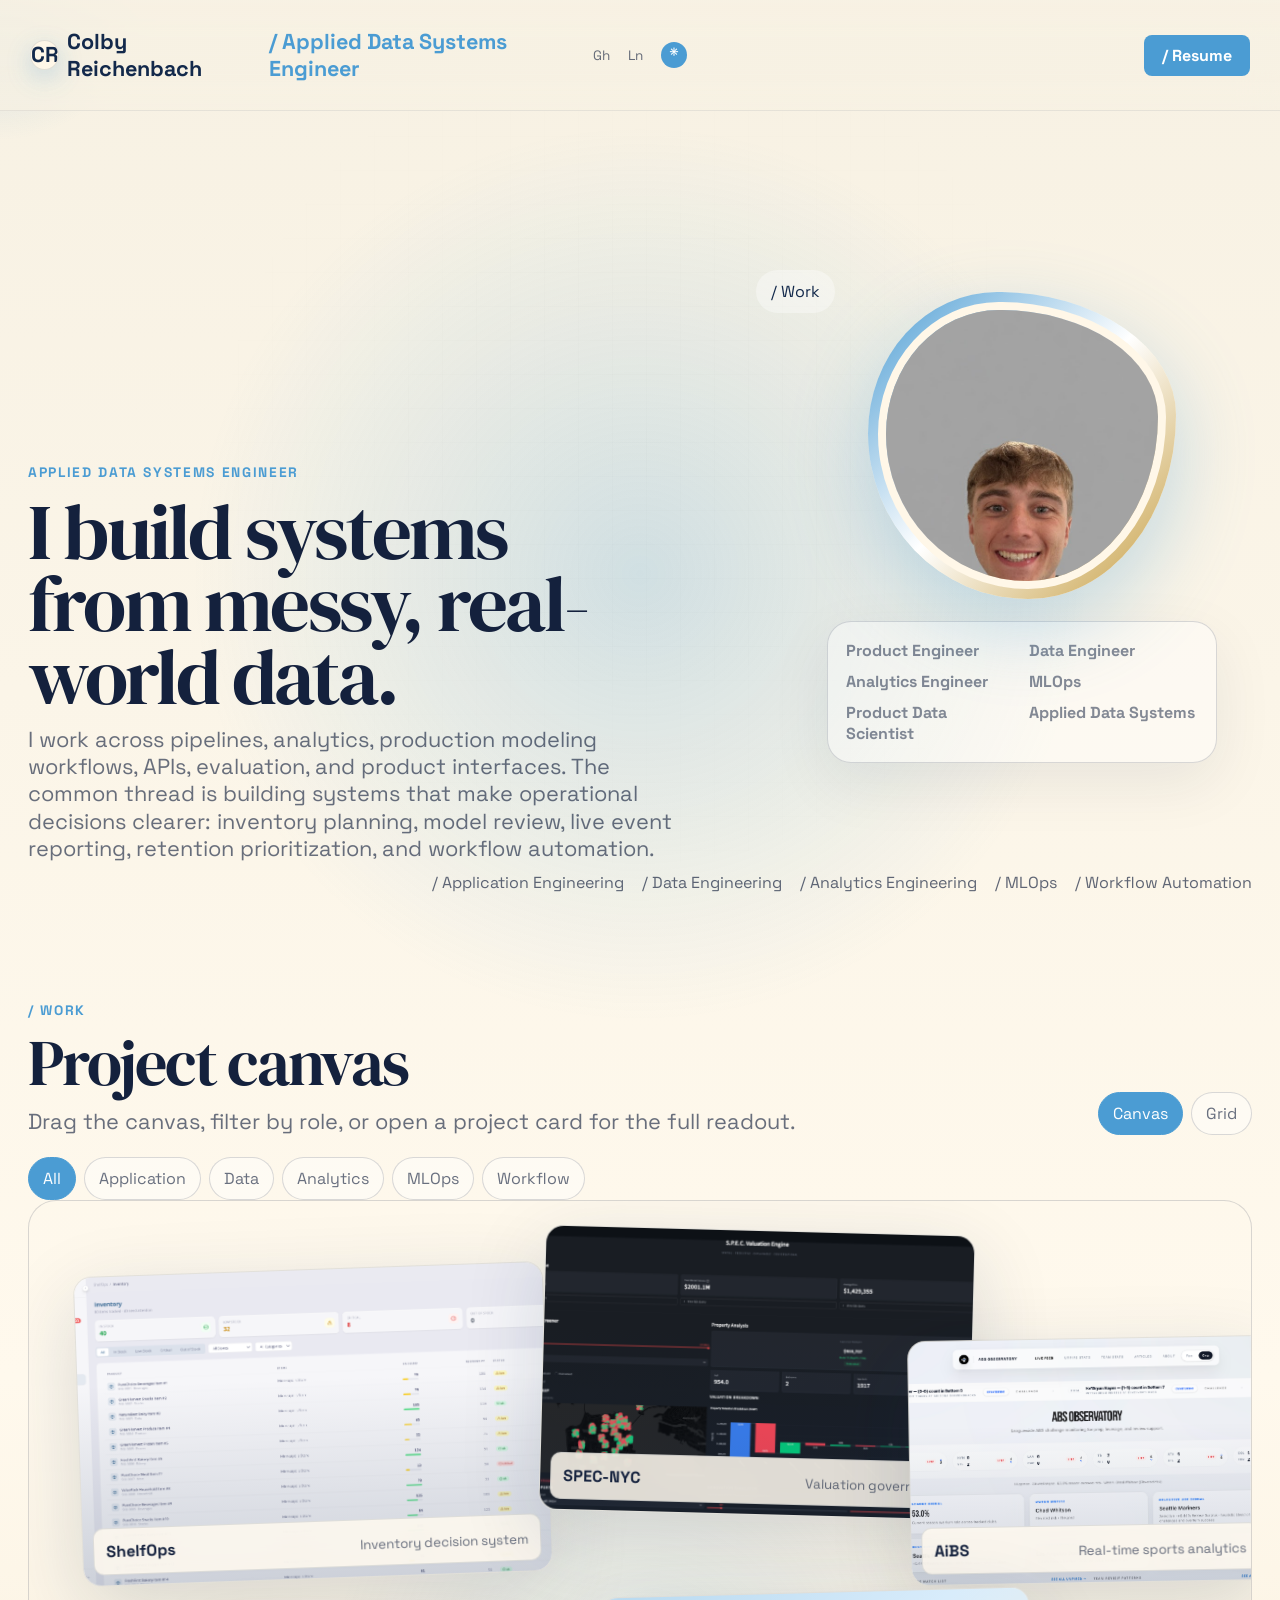
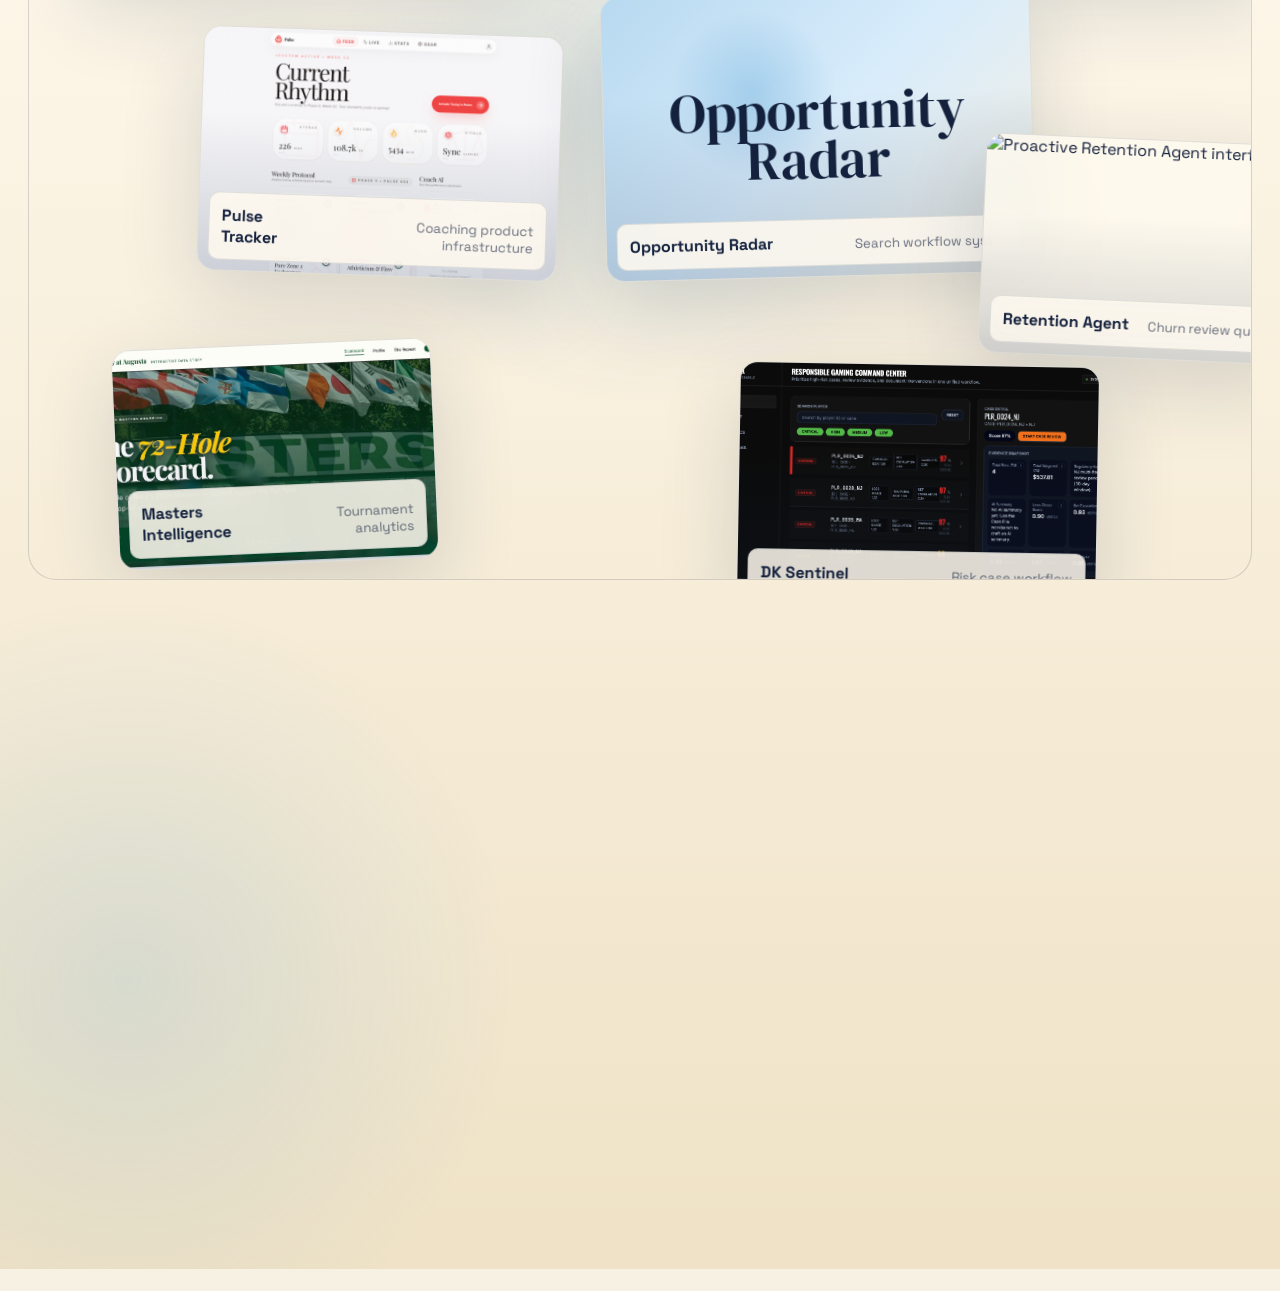
==== commit 3d904d7f: "Streamline portfolio flow" ====
--- a/index.html
+++ b/index.html
@@ -26,7 +26,7 @@
   <link rel="preconnect" href="https://fonts.googleapis.com" />
   <link rel="preconnect" href="https://fonts.gstatic.com" crossorigin />
   <link href="https://fonts.googleapis.com/css2?family=DM+Serif+Display:ital@0;1&family=Space+Grotesk:wght@400;500;600;700&display=swap" rel="stylesheet" />
-  <link rel="stylesheet" href="static/style.css?v=4.5" />
+  <link rel="stylesheet" href="static/style.css?v=4.6" />
 
   <script async src="https://www.googletagmanager.com/gtag/js?id=G-KRK1FSC72E"></script>
   <script>
@@ -128,21 +128,12 @@
       </div>
     </section>
 
-    <section class="intro-panel reveal" aria-label="Portfolio positioning">
-      <div>
-        <span class="slash-label">/ Flagship Systems</span>
-        <h2>Projects organized around data model, decision logic, and delivery surface.</h2>
-      </div>
-      <p>
-        These are the projects that best show how I work. I am usually most interested in the data model, the decision logic, and the interface where the result gets used.
-      </p>
-    </section>
-
     <section id="work" class="work-section" aria-labelledby="work-title">
       <div class="work-header reveal">
         <div>
           <span class="slash-label">/ Work</span>
-          <h2 id="work-title">Flagship and supporting systems</h2>
+          <h2 id="work-title">Project canvas</h2>
+          <p>Drag the canvas, filter by role, or open a project card for the full readout.</p>
         </div>
         <div class="view-controls" aria-label="Work view controls">
           <button type="button" class="view-btn active" data-view="canvas" aria-pressed="true">Canvas</button>
@@ -159,8 +150,6 @@
         <button type="button" class="filter-pill" data-filter="workflow">Workflow</button>
       </div>
 
-      <p class="canvas-instruction reveal delay-2">Canvas mode supports dragging on desktop. Click any card for a deeper project readout.</p>
-
       <div class="work-stage canvas-mode" id="work-stage">
         <div class="canvas-board" id="canvas-board" aria-label="Interactive project canvas">
           <article class="project-card size-xl" data-project="shelfops" data-tags="data analytics mlops workflow" style="--x: 4%; --y: 7%; --r: -2deg;">
@@ -199,40 +188,18 @@
       </div>
     </section>
 
-    <section class="process-section reveal" aria-labelledby="process-title">
-      <span class="slash-label">/ Operating Model</span>
-      <h2 id="process-title">Crossing the layers between data, ML, backend, and product.</h2>
-      <div class="process-grid">
-        <article><span>01</span><h3>Learn the workflow</h3><p>I do not treat domains as interchangeable. The technical patterns transfer, but the constraints do not.</p></article>
-        <article><span>02</span><h3>Build the system</h3><p>Most of my work sits between data engineering, analytics engineering, MLOps, product data science, and product development.</p></article>
-        <article><span>03</span><h3>Make it defensible</h3><p>I care about whether a project holds up under scrutiny: tests, typed interfaces, source-of-truth data, evaluation, and deployment checks.</p></article>
-      </div>
-    </section>
-
-    <section id="about" class="education-section reveal" aria-labelledby="education-title">
-      <div>
-        <span class="slash-label">/ Education</span>
-        <h2 id="education-title">Education</h2>
-      </div>
-      <div class="education-card">
-        <img src="static/images/unc_logo_clean.png" alt="University of North Carolina at Chapel Hill logo" />
-        <div>
-          <strong>University of North Carolina at Chapel Hill</strong>
-          <span>B.S. Biology - Data Science minor</span>
-        </div>
-      </div>
-    </section>
-
     <section id="contact" class="contact-section reveal" aria-labelledby="contact-title">
       <div>
         <span class="slash-label">/ Contact</span>
         <h2 id="contact-title">Open to data, analytics, and product engineering roles.</h2>
         <p>If your team needs someone who can go from messy source data to a tested product or reporting surface, send me the workflow you are trying to improve.</p>
       </div>
-      <div class="contact-actions">
-        <a href="mailto:colbyrreichenbach@gmail.com">Email</a>
-        <a href="https://github.com/ColbyRReichenbach" target="_blank" rel="noopener noreferrer">GitHub</a>
-        <a href="https://www.linkedin.com/in/colby-reichenbach/" target="_blank" rel="noopener noreferrer">LinkedIn</a>
+      <div class="social-orbit" aria-label="Contact links">
+        <a class="social-node node-email" href="mailto:colbyrreichenbach@gmail.com" aria-label="Email Colby"><span>@</span><small>Email</small></a>
+        <a class="social-node node-github" href="https://github.com/ColbyRReichenbach" target="_blank" rel="noopener noreferrer" aria-label="GitHub profile"><span>Gh</span><small>GitHub</small></a>
+        <a class="social-node node-linkedin" href="https://www.linkedin.com/in/colby-reichenbach/" target="_blank" rel="noopener noreferrer" aria-label="LinkedIn profile"><span>Ln</span><small>LinkedIn</small></a>
+        <a class="social-node node-x" href="https://x.com/ColbyRReichenbach" target="_blank" rel="noopener noreferrer" aria-label="X profile"><span>X</span><small>X</small></a>
+        <div class="orbit-core" aria-hidden="true">CR</div>
       </div>
     </section>
   </main>
@@ -256,7 +223,7 @@
     </article>
   </div>
 
-  <script src="static/script.js?v=4.5"></script>
+  <script src="static/script.js?v=4.6"></script>
 </body>
 
 </html>
--- a/static/style.css
+++ b/static/style.css
@@ -18,6 +18,7 @@
 }
 * { box-sizing: border-box; margin: 0; padding: 0; }
 html { scroll-behavior: smooth; }
+html { scroll-padding-top: 104px; }
 body {
   min-height: 100vh;
   font-family: var(--sans);
@@ -58,7 +59,7 @@
 }
 
 .site-nav {
-  position: fixed;
+  position: sticky;
   top: 0;
   left: 0;
   right: 0;
@@ -69,6 +70,9 @@
   padding: 28px 30px;
   mix-blend-mode: normal;
   color: var(--carolina-deep);
+  background: linear-gradient(180deg, rgba(247,241,227,.94), rgba(247,241,227,.72));
+  border-bottom: 1px solid rgba(19,41,75,.08);
+  backdrop-filter: blur(18px);
 }
 .brand, .nav-center, .nav-cta {
   position: relative;
@@ -118,10 +122,10 @@
 
 main { position: relative; z-index: 2; }
 .hero {
-  min-height: 100svh;
+  min-height: calc(100svh - 88px);
   max-width: var(--max);
   margin: 0 auto;
-  padding: 140px 28px 30px;
+  padding: 72px 28px 30px;
   position: relative;
   display: grid;
   grid-template-columns: minmax(0, 0.98fr) minmax(330px, 0.72fr);
@@ -335,7 +339,7 @@
 }
 h1, h2 { font-family: var(--serif); font-weight: 400; letter-spacing: -0.035em; }
 h1 { font-size: clamp(3.4rem, 6.15vw, 7rem); line-height: 0.92; max-width: 820px; }
-.hero-copy p:last-child, .intro-panel p, .contact-section p { color: var(--muted); font-size: clamp(1.08rem, 1.7vw, 1.55rem); line-height: 1.25; margin-top: 14px; }
+.hero-copy p:last-child, .work-header p, .contact-section p { color: var(--muted); font-size: clamp(1.08rem, 1.7vw, 1.55rem); line-height: 1.25; margin-top: 14px; }
 .hero-services {
   grid-column: 1 / -1;
   align-self: end;
@@ -362,13 +366,13 @@
 }
 .hero-visual-card span { text-align: left; }
 
-.intro-panel, .process-section, .education-section, .contact-section {
+.contact-section {
   max-width: calc(var(--max) - 56px);
   margin: 0 auto;
   border-top: 1px solid var(--faint);
   padding: 86px 0;
 }
-.intro-panel, .education-section, .contact-section {
+.contact-section {
   display: grid;
   grid-template-columns: 0.9fr 1.1fr;
   gap: 42px;
@@ -379,8 +383,8 @@
 .work-section {
   max-width: var(--max);
   margin: 0 auto;
-  padding: 80px 28px 110px;
-  scroll-margin-top: 28px;
+  padding: 76px 28px 96px;
+  scroll-margin-top: 104px;
 }
 .work-header {
   display: flex;
@@ -407,7 +411,6 @@
   color: #ffffff;
   border-color: var(--carolina);
 }
-.canvas-instruction { color: var(--muted); margin: 18px 0 18px; }
 .work-stage {
   position: relative;
   height: 980px;
@@ -513,57 +516,7 @@
   transform: none;
 }
 
-.process-grid {
-  display: grid;
-  grid-template-columns: repeat(3, minmax(0, 1fr));
-  gap: 18px;
-  margin-top: 32px;
-}
-.process-grid article {
-  min-height: 250px;
-  padding: 24px;
-  border: 1px solid var(--faint);
-  border-radius: 22px;
-  background: rgba(255,255,255,.42);
-}
-.process-grid span { color: var(--carolina); }
-.process-grid h3 { font-size: 1.5rem; margin: 52px 0 12px; }
-.process-grid p { color: var(--muted); line-height: 1.55; }
-.education-card {
-  display: flex;
-  align-items: center;
-  gap: 18px;
-  width: fit-content;
-  max-width: 100%;
-  padding: 18px 20px;
-  border: 1px solid var(--faint);
-  border-radius: 22px;
-  background: rgba(255,255,255,.42);
-  box-shadow: 0 20px 60px rgba(19,41,75,.08);
-}
-.education-card img {
-  width: 62px;
-  height: 62px;
-  object-fit: contain;
-  padding: 8px;
-  border-radius: 50%;
-  background: var(--cream);
-  border: 1px solid rgba(19,41,75,.1);
-}
-.education-card strong,
-.education-card span {
-  display: block;
-}
-.education-card strong {
-  font-size: 1.08rem;
-  color: var(--text);
-}
-.education-card span {
-  margin-top: 4px;
-  color: var(--muted);
-}
-.contact-actions { display: flex; gap: 12px; flex-wrap: wrap; justify-content: flex-end; }
-.contact-actions a, .modal-links a {
+.modal-links a {
   display: inline-flex;
   padding: 13px 18px;
   border-radius: 999px;
@@ -571,6 +524,65 @@
   color: #ffffff;
   font-weight: 700;
 }
+.social-orbit {
+  position: relative;
+  min-height: 420px;
+  border: 1px solid var(--faint);
+  border-radius: 32px;
+  background:
+    radial-gradient(circle at 50% 50%, rgba(75,156,211,.18), transparent 34%),
+    rgba(255,255,255,.28);
+  overflow: hidden;
+}
+.orbit-core {
+  position: absolute;
+  left: 50%;
+  top: 50%;
+  display: grid;
+  place-items: center;
+  width: 118px;
+  height: 118px;
+  border-radius: 50%;
+  transform: translate(-50%, -50%);
+  background: linear-gradient(135deg, var(--carolina), #ffffff 58%, var(--gold));
+  border: 8px solid var(--cream);
+  color: var(--carolina-deep);
+  font-size: 2rem;
+  font-weight: 800;
+  box-shadow: 0 28px 80px rgba(75,156,211,.28);
+}
+.social-node {
+  position: absolute;
+  display: grid;
+  place-items: center;
+  gap: 8px;
+  width: 118px;
+  height: 118px;
+  border-radius: 50%;
+  border: 1px solid rgba(19,41,75,.14);
+  background: rgba(255,250,239,.78);
+  box-shadow: 0 18px 60px rgba(19,41,75,.12);
+  transition: transform 260ms ease, background 180ms ease, box-shadow 180ms ease;
+}
+.social-node span {
+  font-size: 1.35rem;
+  font-weight: 800;
+  color: var(--carolina-deep);
+}
+.social-node small {
+  color: var(--muted);
+  font-weight: 700;
+}
+.social-node:hover,
+.social-node:focus-visible {
+  transform: translateY(-10px) scale(1.08);
+  background: #ffffff;
+  box-shadow: 0 28px 80px rgba(75,156,211,.24);
+}
+.node-email { left: 12%; top: 16%; }
+.node-github { right: 14%; top: 18%; }
+.node-linkedin { left: 18%; bottom: 14%; }
+.node-x { right: 18%; bottom: 13%; }
 
 .project-modal[hidden] { display: none; }
 .project-modal { position: fixed; inset: 0; z-index: 50; display: grid; place-items: center; padding: 28px; }
@@ -586,6 +598,7 @@
   border-radius: 28px;
   background: var(--panel-strong);
   box-shadow: 0 40px 120px rgba(19,41,75,.22);
+  animation: modalPop 260ms cubic-bezier(.2,.8,.2,1);
 }
 .modal-close {
   position: absolute;
@@ -612,11 +625,16 @@
 .delay-1 { transition-delay: 120ms; }
 .delay-2 { transition-delay: 220ms; }
 @keyframes portraitFloat { 0%, 100% { transform: translateY(0) rotate(-3deg); } 50% { transform: translateY(-18px) rotate(4deg); } }
+@keyframes modalPop {
+  from { opacity: 0; transform: translateY(18px) scale(.96); }
+  to { opacity: 1; transform: translateY(0) scale(1); }
+}
 
 @media (max-width: 980px) {
+  html { scroll-padding-top: 82px; }
   .site-nav { padding: 18px; grid-template-columns: 1fr auto; }
   .nav-center { display: none; }
-  .hero { display: flex; flex-direction: column; padding: 96px 18px 24px; }
+  .hero { min-height: calc(100svh - 74px); display: flex; flex-direction: column; padding: 36px 18px 24px; }
   .hero-visual { width: 100%; margin: 0 auto 22px; gap: 14px; }
   .hero-visual { order: -1; }
   .hero-work-cluster { position: static; order: 2; width: 100%; min-height: auto; }
@@ -632,8 +650,7 @@
   .hero-proof span { text-align: left; }
   .brand { font-size: 1rem; }
   .brand-path { display: none; }
-  .intro-panel, .education-section, .contact-section { grid-template-columns: 1fr; padding: 64px 18px; }
-  .process-section { padding: 64px 18px; }
+  .contact-section { grid-template-columns: 1fr; padding: 64px 18px; }
   .work-section { padding: 64px 18px; }
   .work-header { align-items: start; flex-direction: column; }
   .work-stage { height: auto; min-height: 0; overflow: visible; border: 0; background: transparent; }
@@ -642,6 +659,13 @@
   .process-grid { grid-template-columns: 1fr; }
   .modal-panel { grid-template-columns: 1fr; overflow: auto; }
   .modal-media { min-height: 280px; }
+  .social-orbit { min-height: 360px; }
+  .social-node { width: 98px; height: 98px; }
+  .orbit-core { width: 96px; height: 96px; font-size: 1.45rem; }
+  .node-email { left: 4%; top: 12%; }
+  .node-github { right: 4%; top: 14%; }
+  .node-linkedin { left: 8%; bottom: 12%; }
+  .node-x { right: 9%; bottom: 10%; }
 }
 
 @media (prefers-reduced-motion: reduce) {
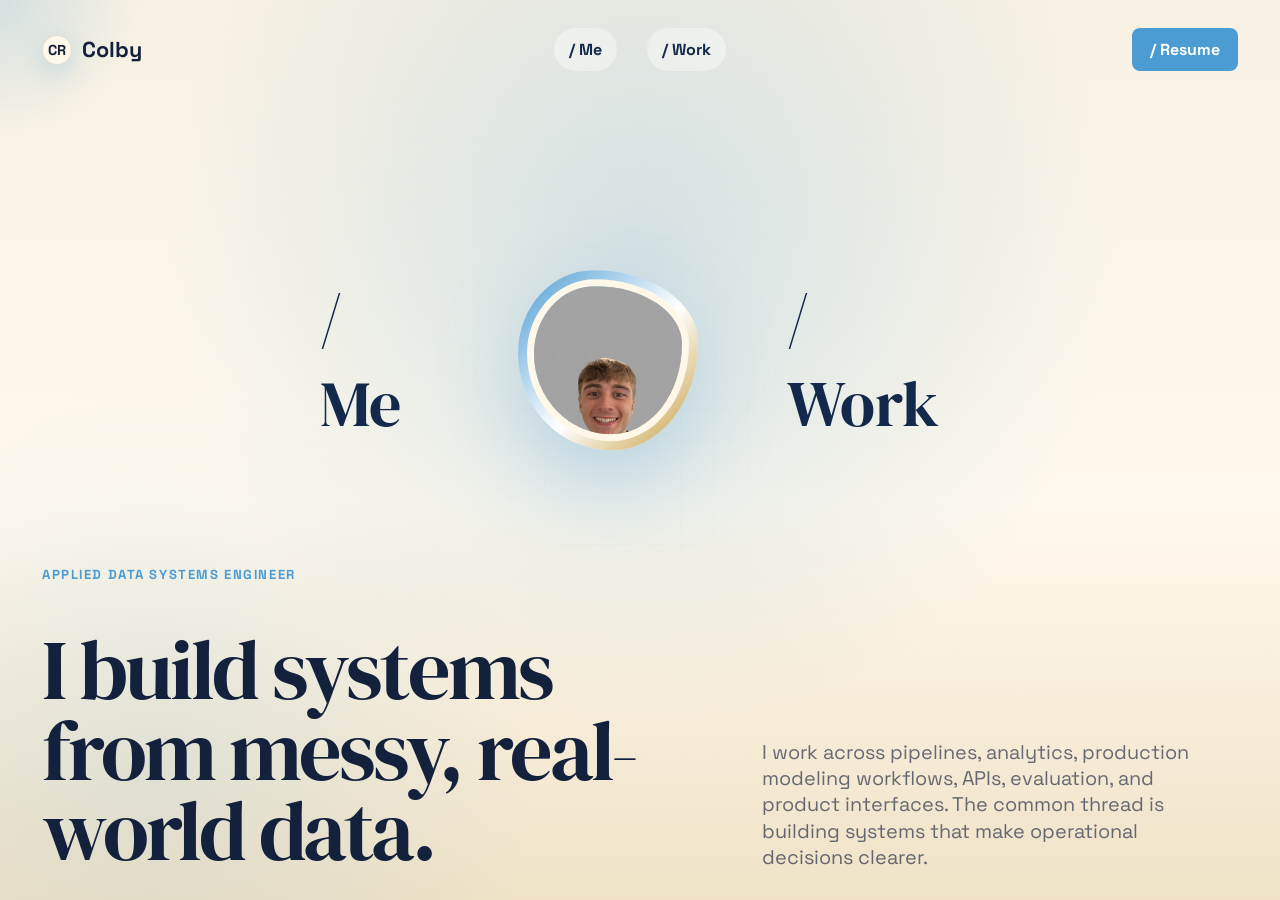
==== commit 01be7f43: "Rework portfolio navigation and project views" ====
--- a/index.html
+++ b/index.html
@@ -6,7 +6,7 @@
   <meta name="viewport" content="width=device-width, initial-scale=1.0" />
   <title>Colby Reichenbach | Applied Data Systems Engineer</title>
   <meta name="description" content="Colby Reichenbach is an Applied Data Systems Engineer building data products and decision systems across pipelines, analytics, modeling workflows, APIs, evaluation, and user-facing applications." />
-  <meta name="keywords" content="Colby Reichenbach, Applied Data Systems Engineer, Data Engineering, Analytics Engineering, MLOps, Product Engineering, FastAPI, React, TypeScript, Python" />
+  <meta name="keywords" content="Applied Data Systems Engineer, Data Engineer, Analytics Engineer, MLOps, Product Data Scientist, Product Engineer, FastAPI, Next.js, React, TypeScript, MLflow, Python, Colby Reichenbach" />
   <meta name="author" content="Colby Reichenbach" />
   <meta name="robots" content="index, follow" />
   <meta name="theme-color" content="#f7f1e3" />
@@ -18,189 +18,65 @@
   <meta property="og:type" content="website" />
   <meta property="og:image" content="https://colbyrreichenbach.github.io/static/images/headshot.jpg" />
 
-  <meta name="twitter:card" content="summary_large_image" />
-  <meta name="twitter:title" content="Colby Reichenbach | Applied Data Systems Engineer" />
-  <meta name="twitter:description" content="Applied data systems spanning ingestion, analytics, modeling workflows, evaluation, APIs, and user-facing applications." />
-  <meta name="twitter:image" content="https://colbyrreichenbach.github.io/static/images/headshot.jpg" />
-
   <link rel="preconnect" href="https://fonts.googleapis.com" />
   <link rel="preconnect" href="https://fonts.gstatic.com" crossorigin />
   <link href="https://fonts.googleapis.com/css2?family=DM+Serif+Display:ital@0;1&family=Space+Grotesk:wght@400;500;600;700&display=swap" rel="stylesheet" />
-  <link rel="stylesheet" href="static/style.css?v=4.6" />
-
-  <script async src="https://www.googletagmanager.com/gtag/js?id=G-KRK1FSC72E"></script>
-  <script>
-    window.dataLayer = window.dataLayer || [];
-    function gtag() { dataLayer.push(arguments); }
-    gtag("js", new Date());
-    gtag("config", "G-KRK1FSC72E");
-  </script>
-
-  <script type="application/ld+json">
-  {
-    "@context": "https://schema.org",
-    "@type": "Person",
-    "name": "Colby Reichenbach",
-    "url": "https://colbyrreichenbach.github.io/",
-    "image": "https://colbyrreichenbach.github.io/static/images/headshot.jpg",
-    "email": "colbyrreichenbach@gmail.com",
-    "jobTitle": "Applied Data Systems Engineer",
-    "sameAs": [
-      "https://www.linkedin.com/in/colby-reichenbach/",
-      "https://github.com/ColbyRReichenbach",
-      "https://public.tableau.com/app/profile/colby.reichenbach/vizzes"
-    ],
-    "knowsAbout": ["Data Engineering", "Analytics Engineering", "MLOps", "Product Engineering", "Python", "SQL", "FastAPI", "React", "TypeScript"]
-  }
-  </script>
+  <link rel="stylesheet" href="static/style.css?v=5.0" />
 </head>
 
-<body>
+<body class="home-page">
+  <div class="site-noise" aria-hidden="true"></div>
   <div class="cursor-orb" aria-hidden="true"></div>
-  <div class="site-noise" aria-hidden="true"></div>
 
-  <nav class="site-nav" aria-label="Primary navigation">
-    <a class="brand" href="#top" aria-label="Back to top">
-      <span class="brand-mark" aria-hidden="true">CR</span>
-      <span>Colby Reichenbach</span>
-      <span class="brand-path">/ Applied Data Systems Engineer</span>
-    </a>
-    <div class="nav-center" aria-label="Quick links">
-      <a href="https://github.com/ColbyRReichenbach" target="_blank" rel="noopener noreferrer">Gh</a>
-      <a href="https://www.linkedin.com/in/colby-reichenbach/" target="_blank" rel="noopener noreferrer">Ln</a>
-      <a href="mailto:colbyrreichenbach@gmail.com" aria-label="Email Colby">*</a>
+  <nav class="top-nav" aria-label="Primary navigation">
+    <a class="brand" href="/" aria-label="Home"><span class="brand-mark">CR</span><span>Colby</span></a>
+    <div class="nav-links">
+      <a href="/me/">/ Me</a>
+      <a href="/work/">/ Work</a>
     </div>
     <a class="nav-cta" href="static/images/ColbyReichenbach_Resume_1.pdf" target="_blank" rel="noopener noreferrer">/ Resume</a>
   </nav>
 
-  <main id="top">
-    <section class="hero" aria-labelledby="hero-title">
-      <div class="hero-copy reveal">
-        <p class="eyebrow">Applied Data Systems Engineer</p>
-        <h1 id="hero-title">I build systems from messy, real-world data.</h1>
-        <p>
-          I work across pipelines, analytics, production modeling workflows, APIs, evaluation, and product interfaces. The common thread is building systems that make operational decisions clearer: inventory planning, model review, live event reporting, retention prioritization, and workflow automation.
-        </p>
+  <main class="home-scene" aria-labelledby="hero-title">
+    <div class="home-projects" aria-label="Featured project previews">
+      <button class="home-project-card card-a" type="button" data-project="shelfops">
+        <span class="flipbook"><img src="static/images/shelfops.png" alt="ShelfOps preview" /><img src="static/images/spec_valuation.png" alt="" /></span>
+        <strong>ShelfOps</strong>
+      </button>
+      <button class="home-project-card card-b" type="button" data-project="spec">
+        <span class="flipbook"><img src="static/images/spec_valuation.png" alt="SPEC-NYC preview" /><img src="static/images/Feature_Importance.png" alt="" /></span>
+        <strong>SPEC-NYC</strong>
+      </button>
+      <button class="home-project-card card-c" type="button" data-project="aibs">
+        <span class="flipbook"><img src="static/images/AIBS.png" alt="AiBS preview" /><img src="static/images/mlb_dash.jpg" alt="" /></span>
+        <strong>AiBS</strong>
+      </button>
+      <button class="home-project-card card-d" type="button" data-project="pulse">
+        <span class="flipbook"><img src="static/images/pulse_preview.png" alt="Pulse Tracker preview" /><img src="static/images/proactive_retention_agent.png" alt="" /></span>
+        <strong>Pulse</strong>
+      </button>
+      <button class="home-project-card card-e" type="button" data-project="masters">
+        <span class="flipbook"><img src="static/images/masters_rewind.jpg" alt="Masters Intelligence preview" /><img src="static/images/tableau.png" alt="" /></span>
+        <strong>Masters</strong>
+      </button>
+      <button class="home-project-card card-f" type="button" data-project="draftkings">
+        <span class="flipbook"><img src="static/images/draftkings.png" alt="DK Sentinel preview" /><img src="static/images/campaign_performance_metrics.png" alt="" /></span>
+        <strong>DK Sentinel</strong>
+      </button>
+    </div>
+
+    <section class="center-stage">
+      <a class="stage-link stage-link-me" href="/me/">/ Me</a>
+      <div class="portrait-core" tabindex="0" aria-label="Portrait hover area">
+        <img src="static/images/headshot.jpg" alt="Colby Reichenbach" />
       </div>
-      <div class="hero-visual reveal delay-1">
-        <div class="hero-work-cluster">
-          <a class="hero-work-link" href="#work" data-scramble>/ Work</a>
-          <div class="work-popout" aria-label="Featured project previews">
-            <button type="button" data-hero-project="shelfops">
-              <img src="static/images/shelfops.png" alt="" />
-              <span>ShelfOps</span>
-            </button>
-            <button type="button" data-hero-project="spec">
-              <img src="static/images/spec_valuation.png" alt="" />
-              <span>SPEC-NYC</span>
-            </button>
-            <button type="button" data-hero-project="aibs">
-              <img src="static/images/AIBS.png" alt="" />
-              <span>AiBS</span>
-            </button>
-          </div>
-        </div>
-        <div class="hero-portrait" aria-label="Portrait of Colby Reichenbach" tabindex="0">
-          <div class="portrait-ring">
-            <img src="static/images/headshot.jpg" alt="Colby Reichenbach" />
-          </div>
-          <div class="portrait-popout" aria-label="Personal details">
-            <span class="personal-card personal-card-education">UNC Chapel Hill<br /><small>B.S. Biology - Data Science minor</small></span>
-            <span class="personal-card personal-card-location">Remote and hybrid<br /><small>Open to practical systems roles</small></span>
-            <span class="personal-card personal-card-focus">Applied data systems<br /><small>Data, ML, backend, and product layers</small></span>
-          </div>
-        </div>
-        <div class="hero-visual-card" aria-label="Role focus">
-          <span>Product Engineer</span>
-          <span>Data Engineer</span>
-          <span>Analytics Engineer</span>
-          <span>MLOps</span>
-          <span>Product Data Scientist</span>
-          <span>Applied Data Systems</span>
-        </div>
-      </div>
-      <div class="hero-services reveal delay-2" aria-label="Core capabilities">
-        <span>/ Application Engineering</span>
-        <span>/ Data Engineering</span>
-        <span>/ Analytics Engineering</span>
-        <span>/ MLOps</span>
-        <span>/ Workflow Automation</span>
-      </div>
+      <a class="stage-link stage-link-work" href="/work/">/ Work</a>
     </section>
 
-    <section id="work" class="work-section" aria-labelledby="work-title">
-      <div class="work-header reveal">
-        <div>
-          <span class="slash-label">/ Work</span>
-          <h2 id="work-title">Project canvas</h2>
-          <p>Drag the canvas, filter by role, or open a project card for the full readout.</p>
-        </div>
-        <div class="view-controls" aria-label="Work view controls">
-          <button type="button" class="view-btn active" data-view="canvas" aria-pressed="true">Canvas</button>
-          <button type="button" class="view-btn" data-view="grid" aria-pressed="false">Grid</button>
-        </div>
-      </div>
-
-      <div class="filter-rail reveal delay-1" aria-label="Project filters">
-        <button type="button" class="filter-pill active" data-filter="all" aria-pressed="true">All</button>
-        <button type="button" class="filter-pill" data-filter="application">Application</button>
-        <button type="button" class="filter-pill" data-filter="data">Data</button>
-        <button type="button" class="filter-pill" data-filter="analytics">Analytics</button>
-        <button type="button" class="filter-pill" data-filter="mlops">MLOps</button>
-        <button type="button" class="filter-pill" data-filter="workflow">Workflow</button>
-      </div>
-
-      <div class="work-stage canvas-mode" id="work-stage">
-        <div class="canvas-board" id="canvas-board" aria-label="Interactive project canvas">
-          <article class="project-card size-xl" data-project="shelfops" data-tags="data analytics mlops workflow" style="--x: 4%; --y: 7%; --r: -2deg;">
-            <img src="static/images/shelfops.png" alt="ShelfOps inventory dashboard" loading="lazy" />
-            <div class="project-card-caption"><span>ShelfOps</span><small>Inventory decision system</small></div>
-          </article>
-          <article class="project-card size-lg" data-project="spec" data-tags="mlops analytics data" style="--x: 42%; --y: 3%; --r: 1.5deg;">
-            <img src="static/images/spec_valuation.png" alt="SPEC-NYC valuation workflow" loading="lazy" />
-            <div class="project-card-caption"><span>SPEC-NYC</span><small>Valuation governance</small></div>
-          </article>
-          <article class="project-card size-md" data-project="aibs" data-tags="analytics data application" style="--x: 72%; --y: 14%; --r: -1deg;">
-            <img src="static/images/AIBS.png" alt="AiBS baseball analytics interface" loading="lazy" />
-            <div class="project-card-caption"><span>AiBS</span><small>Real-time sports analytics</small></div>
-          </article>
-          <article class="project-card size-md" data-project="pulse" data-tags="application analytics" style="--x: 14%; --y: 44%; --r: 2deg;">
-            <img src="static/images/pulse_preview.png" alt="Pulse Tracker product interface" loading="lazy" />
-            <div class="project-card-caption"><span>Pulse Tracker</span><small>Coaching product infrastructure</small></div>
-          </article>
-          <article class="project-card size-lg" data-project="opportunity" data-tags="workflow application data" style="--x: 47%; --y: 40%; --r: -1.5deg;">
-            <div class="project-art radar-art" aria-hidden="true"><span>Opportunity<br />Radar</span></div>
-            <div class="project-card-caption"><span>Opportunity Radar</span><small>Search workflow system</small></div>
-          </article>
-          <article class="project-card size-sm" data-project="retention" data-tags="analytics mlops application" style="--x: 78%; --y: 55%; --r: 2.5deg;">
-            <img src="static/images/proactive_retention_agent.png" alt="Proactive Retention Agent interface" loading="lazy" />
-            <div class="project-card-caption"><span>Retention Agent</span><small>Churn review queue</small></div>
-          </article>
-          <article class="project-card size-sm" data-project="masters" data-tags="analytics application" style="--x: 7%; --y: 76%; --r: -2.5deg;">
-            <img src="static/images/masters_rewind.jpg" alt="Masters Tournament Intelligence app" loading="lazy" />
-            <div class="project-card-caption"><span>Masters Intelligence</span><small>Tournament analytics</small></div>
-          </article>
-          <article class="project-card size-md" data-project="draftkings" data-tags="analytics workflow application" style="--x: 58%; --y: 78%; --r: 1deg;">
-            <img src="static/images/draftkings.png" alt="DK Sentinel case review system" loading="lazy" />
-            <div class="project-card-caption"><span>DK Sentinel</span><small>Risk case workflow</small></div>
-          </article>
-        </div>
-      </div>
-    </section>
-
-    <section id="contact" class="contact-section reveal" aria-labelledby="contact-title">
-      <div>
-        <span class="slash-label">/ Contact</span>
-        <h2 id="contact-title">Open to data, analytics, and product engineering roles.</h2>
-        <p>If your team needs someone who can go from messy source data to a tested product or reporting surface, send me the workflow you are trying to improve.</p>
-      </div>
-      <div class="social-orbit" aria-label="Contact links">
-        <a class="social-node node-email" href="mailto:colbyrreichenbach@gmail.com" aria-label="Email Colby"><span>@</span><small>Email</small></a>
-        <a class="social-node node-github" href="https://github.com/ColbyRReichenbach" target="_blank" rel="noopener noreferrer" aria-label="GitHub profile"><span>Gh</span><small>GitHub</small></a>
-        <a class="social-node node-linkedin" href="https://www.linkedin.com/in/colby-reichenbach/" target="_blank" rel="noopener noreferrer" aria-label="LinkedIn profile"><span>Ln</span><small>LinkedIn</small></a>
-        <a class="social-node node-x" href="https://x.com/ColbyRReichenbach" target="_blank" rel="noopener noreferrer" aria-label="X profile"><span>X</span><small>X</small></a>
-        <div class="orbit-core" aria-hidden="true">CR</div>
-      </div>
+    <section class="home-copy" aria-labelledby="hero-title">
+      <p class="eyebrow">Applied Data Systems Engineer</p>
+      <h1 id="hero-title">I build systems from messy, real-world data.</h1>
+      <p>I work across pipelines, analytics, production modeling workflows, APIs, evaluation, and product interfaces. The common thread is building systems that make operational decisions clearer.</p>
     </section>
   </main>
 
@@ -223,7 +99,7 @@
     </article>
   </div>
 
-  <script src="static/script.js?v=4.6"></script>
+  <script src="static/script.js?v=5.0"></script>
 </body>
 
 </html>
--- a/static/style.css
+++ b/static/style.css
@@ -6,27 +6,25 @@
   --text: #14213d;
   --muted: rgba(20, 33, 61, 0.64);
   --faint: rgba(20, 33, 61, 0.16);
-  --carolina: #4b9cd3;
-  --carolina-deep: #13294b;
-  --carolina-soft: rgba(75, 156, 211, 0.18);
+  --blue: #4b9cd3;
+  --blue-deep: #13294b;
   --cream: #fff7e8;
   --gold: #c49a3a;
-  --clay: #b85c38;
   --max: 1440px;
   --sans: "Space Grotesk", sans-serif;
   --serif: "DM Serif Display", serif;
 }
+
 * { box-sizing: border-box; margin: 0; padding: 0; }
 html { scroll-behavior: smooth; }
-html { scroll-padding-top: 104px; }
 body {
   min-height: 100vh;
   font-family: var(--sans);
   color: var(--text);
   background:
-    radial-gradient(circle at 50% 20%, rgba(75, 156, 211, 0.24), transparent 28rem),
-    radial-gradient(circle at 10% 90%, rgba(75, 156, 211, 0.16), transparent 24rem),
-    linear-gradient(180deg, var(--bg) 0%, #fff9ed 48%, var(--bg-deep) 100%);
+    radial-gradient(circle at 50% 28%, rgba(75, 156, 211, 0.22), transparent 30rem),
+    radial-gradient(circle at 12% 85%, rgba(75, 156, 211, 0.12), transparent 24rem),
+    linear-gradient(180deg, var(--bg) 0%, #fff9ed 56%, var(--bg-deep) 100%);
   overflow-x: hidden;
 }
 body.modal-open { overflow: hidden; }
@@ -38,11 +36,11 @@
   position: fixed;
   inset: 0;
   pointer-events: none;
-  z-index: 1;
-  opacity: 0.22;
-  background-image: linear-gradient(rgba(19,41,75,.055) 1px, transparent 1px), linear-gradient(90deg, rgba(19,41,75,.055) 1px, transparent 1px);
+  z-index: 0;
+  opacity: .18;
+  background-image: linear-gradient(rgba(19,41,75,.05) 1px, transparent 1px), linear-gradient(90deg, rgba(19,41,75,.05) 1px, transparent 1px);
   background-size: 34px 34px;
-  mask-image: radial-gradient(circle at center, black, transparent 78%);
+  mask-image: radial-gradient(circle at center, black, transparent 82%);
 }
 .cursor-orb {
   position: fixed;
@@ -51,538 +49,340 @@
   width: 320px;
   height: 320px;
   border-radius: 999px;
-  background: radial-gradient(circle, rgba(75, 156, 211, 0.24), transparent 62%);
+  background: radial-gradient(circle, rgba(75, 156, 211, 0.2), transparent 62%);
+  pointer-events: none;
+  z-index: 1;
   transform: translate(-50%, -50%);
+}
+
+.top-nav {
+  position: fixed;
+  inset: 0 0 auto;
+  z-index: 20;
+  display: grid;
+  grid-template-columns: 1fr auto 1fr;
+  align-items: center;
+  gap: 20px;
+  padding: 28px 42px;
   pointer-events: none;
-  z-index: 0;
-  transition: opacity 180ms ease;
-}
-
-.site-nav {
+}
+.top-nav > * { pointer-events: auto; }
+.page-nav {
   position: sticky;
   top: 0;
-  left: 0;
-  right: 0;
-  z-index: 20;
-  display: grid;
-  grid-template-columns: 1fr auto 1fr;
-  align-items: center;
-  padding: 28px 30px;
-  mix-blend-mode: normal;
-  color: var(--carolina-deep);
-  background: linear-gradient(180deg, rgba(247,241,227,.94), rgba(247,241,227,.72));
+  background: linear-gradient(180deg, rgba(247,241,227,.96), rgba(247,241,227,.74));
   border-bottom: 1px solid rgba(19,41,75,.08);
   backdrop-filter: blur(18px);
 }
-.brand, .nav-center, .nav-cta {
-  position: relative;
-  z-index: 2;
+.brand, .nav-links, .nav-cta, .back-link {
   display: inline-flex;
   align-items: center;
-  gap: 8px;
+  gap: 10px;
   width: fit-content;
-}
-.brand { font-size: 1.35rem; font-weight: 700; }
+  font-weight: 700;
+}
+.brand { font-size: 1.35rem; }
 .brand-mark {
+  display: grid;
+  place-items: center;
   width: 30px;
   height: 30px;
-  display: inline-block;
+  border-radius: 50%;
   background: var(--cream);
-  border-radius: 50%;
   border: 1px solid rgba(19,41,75,.12);
-  overflow: hidden;
-  box-shadow: 0 8px 24px rgba(75,156,211,.28);
-}
-.brand-path { color: var(--carolina); font-weight: 700; }
-.brand-mark img { width: 100%; height: 100%; object-fit: contain; padding: 3px; }
-.nav-center {
-  gap: 18px;
-  color: var(--muted);
-  font-size: 0.85rem;
-}
-.nav-center a:last-child {
-  display: grid;
-  place-items: center;
-  width: 26px;
-  height: 26px;
+  box-shadow: 0 8px 24px rgba(75,156,211,.24);
+  font-size: .9rem;
+}
+.brand-path { color: var(--blue); }
+.nav-links {
+  justify-self: center;
+  gap: 30px;
+  color: var(--blue-deep);
+}
+.nav-links a, .back-link {
+  padding: 10px 14px;
   border-radius: 999px;
-  background: var(--carolina);
-  color: #ffffff;
-  font-size: 1.2rem;
-  line-height: 1;
-}
+  background: rgba(255,255,255,.38);
+  border: 1px solid transparent;
+}
+.nav-links a:hover, .back-link:hover { border-color: var(--faint); background: rgba(255,255,255,.82); }
 .nav-cta {
   justify-self: end;
-  padding: 10px 18px;
+  padding: 11px 18px;
   border-radius: 8px;
-  background: var(--carolina);
-  color: #ffffff;
-  font-weight: 700;
-}
-
-main { position: relative; z-index: 2; }
-.hero {
-  min-height: calc(100svh - 88px);
+  background: var(--blue);
+  color: #fff;
+}
+.back-link { font-size: 1.55rem; }
+
+.home-scene {
+  position: relative;
+  z-index: 2;
+  min-height: 100svh;
   max-width: var(--max);
   margin: 0 auto;
-  padding: 72px 28px 30px;
-  position: relative;
-  display: grid;
-  grid-template-columns: minmax(0, 0.98fr) minmax(330px, 0.72fr);
-  grid-template-rows: 1fr auto;
-  column-gap: clamp(44px, 8vw, 124px);
-  align-items: end;
-}
-.hero-visual {
-  position: relative;
-  align-self: center;
-  justify-self: end;
-  width: min(100%, 460px);
-  display: grid;
-  justify-items: center;
-  gap: 22px;
-}
-.hero-work-cluster {
-  position: absolute;
-  left: -36px;
-  top: -22px;
-  width: min(100%, 420px);
-  min-height: 250px;
+  padding: 112px 42px 34px;
+  overflow: hidden;
+}
+.center-stage {
+  position: absolute;
+  left: 50%;
+  top: 40%;
   z-index: 6;
+  display: flex;
+  align-items: center;
+  gap: clamp(44px, 7vw, 96px);
+  transform: translate(-50%, -50%);
+}
+.portrait-core {
+  width: clamp(160px, 15vw, 230px);
+  aspect-ratio: 1;
+  padding: 9px;
+  border-radius: 42% 58% 48% 52% / 46% 40% 60% 54%;
+  background: linear-gradient(135deg, var(--blue), #fff 55%, var(--gold));
+  box-shadow: 0 30px 86px rgba(75,156,211,.32);
+  animation: floatCore 5s ease-in-out infinite;
+}
+.portrait-core img {
+  border-radius: inherit;
+  border: 7px solid var(--cream);
+  object-position: center 18%;
+}
+.stage-link {
+  font-family: var(--serif);
+  font-size: clamp(2.4rem, 5vw, 4rem);
+  color: var(--blue-deep);
+  transition: color 180ms ease, transform 220ms ease;
+}
+.stage-link:hover { color: var(--blue); transform: translateY(-4px); }
+
+.home-projects {
+  position: absolute;
+  inset: 0;
+  z-index: 4;
   pointer-events: none;
 }
-.hero-portrait {
-  position: relative;
-  display: grid;
-  place-items: center;
-  isolation: isolate;
-  outline: none;
-}
-.portrait-ring {
-  position: relative;
-  width: clamp(220px, 24vw, 340px);
-  aspect-ratio: 1;
-  padding: 10px;
-  border-radius: 42% 58% 48% 52% / 46% 40% 60% 54%;
-  background: linear-gradient(135deg, var(--carolina), #ffffff 50%, var(--gold));
-  box-shadow: 0 28px 80px rgba(75,156,211,.32);
-  animation: portraitFloat 5s ease-in-out infinite;
-  transition: transform 260ms ease, box-shadow 260ms ease;
-}
-.portrait-ring img {
-  border-radius: inherit;
-  object-fit: cover;
-  object-position: center 18%;
-  border: 8px solid var(--cream);
-}
-.hero-portrait:hover .portrait-ring,
-.hero-portrait:focus-visible .portrait-ring,
-.hero-portrait:focus-within .portrait-ring {
-  transform: translateY(-8px) rotate(1deg);
-  box-shadow: 0 32px 90px rgba(75,156,211,.42);
-}
-.portrait-popout {
-  position: absolute;
-  inset: -22px;
-  pointer-events: none;
-  z-index: -1;
-}
-.personal-card {
-  position: absolute;
-  min-width: 190px;
-  padding: 12px 14px;
-  border: 1px solid var(--faint);
-  border-radius: 18px;
-  background: rgba(255,255,255,.72);
-  box-shadow: 0 18px 50px rgba(19,41,75,.1);
-  color: var(--carolina-deep);
-  font-weight: 700;
-  line-height: 1.15;
-  opacity: 0;
-  transform: translate3d(0, 12px, 0) scale(.94);
-  transition: opacity 220ms ease, transform 260ms ease;
-}
-.personal-card small {
-  display: block;
-  margin-top: 5px;
-  color: var(--muted);
-  font-size: .78rem;
-  font-weight: 600;
-}
-.personal-card-education {
-  left: -230px;
-  top: 26px;
-}
-.personal-card-location {
-  left: -244px;
-  top: 126px;
-}
-.personal-card-focus {
-  left: -214px;
-  bottom: 24px;
-}
-.hero-portrait:hover .personal-card,
-.hero-portrait:focus-visible .personal-card,
-.hero-portrait:focus-within .personal-card {
-  opacity: 1;
-  transform: translate3d(0, 0, 0) scale(1);
-}
-.hero-work-link {
-  position: relative;
-  z-index: 3;
-  display: inline-flex;
-  padding: 10px 14px;
-  border: 1px solid transparent;
-  border-radius: 999px;
-  color: var(--carolina-deep);
-  font-size: 1rem;
-  transform: none;
-  background: rgba(255,255,255,.36);
-  transition: border-color 180ms ease, background 180ms ease, color 180ms ease;
-  pointer-events: auto;
-}
-.hero-work-link:hover,
-.hero-work-link:focus-visible {
-  border-color: var(--faint);
-  background: rgba(255,255,255,.72);
-  color: var(--carolina);
-}
-.work-popout {
-  position: absolute;
-  left: 16px;
-  top: 44px;
-  width: 430px;
-  height: 230px;
-  pointer-events: none;
-  z-index: 4;
-}
-.work-popout button {
-  position: absolute;
-  width: 178px;
-  height: 116px;
+.home-project-card {
+  position: absolute;
+  width: clamp(190px, 18vw, 320px);
+  height: clamp(128px, 12vw, 210px);
+  border-radius: 16px;
   overflow: hidden;
   border: 1px solid rgba(19,41,75,.12);
-  border-radius: 16px;
   background: var(--panel-strong);
-  box-shadow: 0 18px 50px rgba(19,41,75,.14);
+  box-shadow: 0 24px 70px rgba(19,41,75,.16);
   opacity: 0;
-  transform: translate3d(-24px, 18px, 0) rotate(var(--r, 0deg)) scale(.9);
-  transition: opacity 220ms ease, transform 260ms ease;
-}
-.work-popout button:nth-child(1) {
-  --r: -5deg;
-  left: 0;
-  top: 42px;
-}
-.work-popout button:nth-child(2) {
-  --r: 4deg;
-  left: 118px;
-  top: 0;
-}
-.work-popout button:nth-child(3) {
-  --r: -2deg;
-  left: 236px;
-  top: 74px;
-}
-.work-popout img {
+  pointer-events: auto;
+  transform: translate3d(var(--start-x, 0), var(--start-y, 0), 0) rotate(var(--r, 0deg)) scale(.7);
+  transition: opacity 260ms ease, transform 420ms cubic-bezier(.2,.9,.2,1), box-shadow 220ms ease;
+}
+.home-scene:hover .home-project-card,
+.home-scene:focus-within .home-project-card {
+  opacity: 1;
+  transform: translate3d(0, 0, 0) rotate(var(--r, 0deg)) scale(1);
+}
+.home-project-card:hover,
+.home-project-card:focus-visible {
+  z-index: 8;
+  transform: translate3d(0, -10px, 0) rotate(0deg) scale(1.04) !important;
+  box-shadow: 0 34px 90px rgba(75,156,211,.24);
+}
+.home-project-card strong {
+  position: absolute;
+  left: 10px;
+  bottom: 10px;
+  z-index: 3;
+  padding: 8px 11px;
+  border-radius: 10px;
+  background: rgba(255,250,239,.9);
+  color: var(--text);
+  font-size: .95rem;
+}
+.flipbook {
+  position: relative;
+  display: block;
   width: 100%;
   height: 100%;
-  object-fit: cover;
-  filter: saturate(.9);
-}
-.work-popout span {
-  position: absolute;
-  left: 8px;
-  right: 8px;
-  bottom: 8px;
-  padding: 7px 9px;
-  border-radius: 10px;
-  background: rgba(255,250,239,.88);
-  color: var(--text);
-  font-size: .82rem;
-  font-weight: 700;
-  text-align: left;
-}
-.hero-work-link:hover + .work-popout,
-.hero-work-link:focus-visible + .work-popout,
-.work-popout:hover,
-.work-popout:focus-within,
-.hero-work-cluster:focus-within .work-popout {
-  pointer-events: auto;
-}
-.hero-work-link:hover + .work-popout button,
-.hero-work-link:focus-visible + .work-popout button,
-.work-popout:hover button,
-.work-popout:focus-within button,
-.hero-work-cluster:focus-within .work-popout button {
-  opacity: 1;
-  transform: translate3d(0, 0, 0) rotate(var(--r, 0deg)) scale(1);
-}
-.work-popout button:hover,
-.work-popout button:focus-visible {
-  z-index: 5;
-  transform: translate3d(0, -8px, 0) rotate(0deg) scale(1.04) !important;
-}
-.hero-copy {
-  align-self: end;
-  max-width: 760px;
-  padding-bottom: 10px;
+}
+.flipbook img {
+  position: absolute;
+  inset: 0;
+  transition: opacity 320ms ease, transform 540ms ease;
+}
+.flipbook img:nth-child(2) { opacity: 0; transform: translateX(18px) scale(1.04); }
+.home-project-card:hover .flipbook img:nth-child(1) { opacity: 0; transform: translateX(-18px) scale(1.04); }
+.home-project-card:hover .flipbook img:nth-child(2) { opacity: 1; transform: translateX(0) scale(1); }
+.card-a { --r: -2deg; --start-x: 38vw; --start-y: 24vh; left: 7%; top: 19%; }
+.card-b { --r: 2deg; --start-x: 8vw; --start-y: 28vh; left: 39%; top: 13%; }
+.card-c { --r: -1deg; --start-x: -18vw; --start-y: 24vh; right: 7%; top: 23%; }
+.card-d { --r: 1.5deg; --start-x: 20vw; --start-y: -12vh; left: 18%; bottom: 13%; }
+.card-e { --r: -2.5deg; --start-x: -2vw; --start-y: -20vh; left: 44%; bottom: 7%; }
+.card-f { --r: 2deg; --start-x: -24vw; --start-y: -10vh; right: 7%; bottom: 12%; }
+
+.home-copy {
+  position: absolute;
+  left: 42px;
+  right: 42px;
+  bottom: 30px;
+  z-index: 7;
+  display: grid;
+  grid-template-columns: minmax(320px, 680px) minmax(260px, 460px);
+  gap: 40px;
+  align-items: end;
 }
 .eyebrow, .slash-label {
   display: inline-flex;
-  color: var(--carolina);
-  font-size: 0.86rem;
+  margin-bottom: 12px;
+  color: var(--blue);
+  font-size: .82rem;
+  font-weight: 800;
+  letter-spacing: .12em;
   text-transform: uppercase;
-  letter-spacing: 0.12em;
-  font-weight: 700;
-  margin-bottom: 14px;
-}
-h1, h2 { font-family: var(--serif); font-weight: 400; letter-spacing: -0.035em; }
-h1 { font-size: clamp(3.4rem, 6.15vw, 7rem); line-height: 0.92; max-width: 820px; }
-.hero-copy p:last-child, .work-header p, .contact-section p { color: var(--muted); font-size: clamp(1.08rem, 1.7vw, 1.55rem); line-height: 1.25; margin-top: 14px; }
-.hero-services {
-  grid-column: 1 / -1;
+}
+h1, h2 { font-family: var(--serif); font-weight: 400; letter-spacing: -.035em; line-height: .95; }
+.home-copy .eyebrow { grid-column: 1; grid-row: 1; margin-bottom: 6px; }
+.home-copy h1 {
+  grid-column: 1;
+  grid-row: 2;
+  max-width: 760px;
+  font-size: clamp(3.2rem, 6.6vw, 7.2rem);
+}
+.home-copy p:last-child {
+  grid-column: 2;
+  grid-row: 1 / span 2;
   align-self: end;
-  display: flex;
-  flex-wrap: wrap;
-  justify-content: flex-end;
-  gap: 10px 18px;
+  max-width: 520px;
+}
+.home-copy p:last-child, .page-header p, .me-copy p, .modal-content > p {
   color: var(--muted);
-}
-.hero-services span { color: rgba(20,33,61,.68); }
-.hero-services span::first-letter { color: var(--carolina); }
-.hero-visual-card {
-  width: min(100%, 390px);
-  padding: 18px;
-  border: 1px solid var(--faint);
-  border-radius: 24px;
-  background: rgba(255,255,255,.42);
-  box-shadow: 0 20px 60px rgba(19,41,75,.08);
-  display: grid;
-  grid-template-columns: repeat(2, minmax(0, 1fr));
-  gap: 10px 14px;
-  color: rgba(20,33,61,.52);
-  font-weight: 700;
-}
-.hero-visual-card span { text-align: left; }
-
-.contact-section {
-  max-width: calc(var(--max) - 56px);
-  margin: 0 auto;
-  border-top: 1px solid var(--faint);
-  padding: 86px 0;
-}
-.contact-section {
-  display: grid;
-  grid-template-columns: 0.9fr 1.1fr;
-  gap: 42px;
-  align-items: start;
-}
-h2 { font-size: clamp(2.6rem, 5vw, 5.8rem); line-height: 0.95; }
-
-.work-section {
+  font-size: clamp(1.05rem, 1.55vw, 1.35rem);
+  line-height: 1.32;
+}
+
+.work-shell, .me-shell {
+  position: relative;
+  z-index: 2;
   max-width: var(--max);
   margin: 0 auto;
-  padding: 76px 28px 96px;
-  scroll-margin-top: 104px;
-}
-.work-header {
+  padding: 74px 42px 80px;
+}
+.page-header {
   display: flex;
+  align-items: end;
   justify-content: space-between;
-  gap: 24px;
-  align-items: end;
-  margin-bottom: 22px;
-}
-.view-controls, .filter-rail {
-  display: flex;
-  gap: 8px;
-  flex-wrap: wrap;
-}
-.view-btn, .filter-pill {
-  padding: 10px 14px;
-  border: 1px solid var(--faint);
-  border-radius: 999px;
-  background: rgba(255,255,255,.42);
-  color: var(--muted);
-  transition: 180ms ease;
-}
-.view-btn.active, .filter-pill.active, .view-btn:hover, .filter-pill:hover {
-  background: var(--carolina);
-  color: #ffffff;
-  border-color: var(--carolina);
-}
-.work-stage {
-  position: relative;
-  height: 980px;
-  border: 1px solid var(--faint);
-  border-radius: 28px;
-  overflow: hidden;
-  background: radial-gradient(circle at center, rgba(75,156,211,.16), transparent 40%), rgba(255,255,255,.02);
-  cursor: grab;
-}
-.work-stage.dragging { cursor: grabbing; }
-.canvas-board {
-  position: relative;
-  width: 100%;
-  height: 100%;
-  transform: translate3d(var(--pan-x, 0px), var(--pan-y, 0px), 0);
-  transition: transform 120ms ease-out;
-}
-.work-stage.dragging .canvas-board { transition: none; }
+  gap: 40px;
+  margin-bottom: 36px;
+}
+.page-header h1, .me-copy h1 { font-size: clamp(3rem, 7vw, 7.4rem); }
+.page-header p { max-width: 520px; }
+.work-grid {
+  display: grid;
+  grid-template-columns: repeat(3, minmax(0, 1fr));
+  gap: 22px;
+  align-items: start;
+}
 .project-card {
-  position: absolute;
-  left: var(--x);
-  top: var(--y);
-  width: 360px;
-  height: 240px;
+  position: relative;
+  min-height: 310px;
   border-radius: 18px;
   overflow: hidden;
+  border: 1px solid rgba(19,41,75,.12);
   background: var(--panel);
-  backdrop-filter: blur(12px);
-  border: 1px solid rgba(19,41,75,.12);
-  box-shadow: 0 24px 80px rgba(19,41,75,.16);
-  transform: rotate(var(--r)) scale(1);
-  transition: transform 240ms ease, opacity 180ms ease, filter 180ms ease;
-}
-.project-card:hover, .project-card:focus-within { transform: rotate(0deg) scale(1.035); z-index: 5; }
-.project-card.filtered-out { opacity: 0.16; filter: grayscale(1); }
-.project-card.size-xl { width: 470px; height: 310px; }
-.project-card.size-lg { width: 430px; height: 285px; }
-.project-card.size-md { width: 360px; height: 245px; }
-.project-card.size-sm { width: 320px; height: 220px; }
-.project-card::after {
-  content: "";
-  position: absolute;
-  inset: 0;
-  background: linear-gradient(180deg, transparent 35%, rgba(19,41,75,.18));
-  pointer-events: none;
-}
+  box-shadow: 0 24px 80px rgba(19,41,75,.12);
+  transition: transform 240ms ease, box-shadow 240ms ease;
+  cursor: pointer;
+}
+.project-card:hover,
+.project-card:focus-visible { transform: translateY(-8px); box-shadow: 0 34px 92px rgba(75,156,211,.22); }
+.project-card.size-xl { min-height: 420px; }
+.project-card.size-lg { min-height: 520px; }
+.project-card.size-md { min-height: 360px; }
+.project-card.size-sm { min-height: 300px; }
 .project-card-caption {
   position: absolute;
-  left: 10px;
-  right: 10px;
-  bottom: 10px;
+  left: 12px;
+  right: 12px;
+  bottom: 12px;
   z-index: 2;
   display: flex;
   justify-content: space-between;
   gap: 12px;
   align-items: end;
-  padding: 12px;
+  padding: 13px;
+  border-radius: 12px;
   border: 1px solid rgba(19,41,75,.12);
-  border-radius: 10px;
-  background: rgba(255, 250, 239, 0.86);
-  backdrop-filter: blur(14px);
-}
-.project-card-caption span { font-weight: 700; }
-.project-card-caption small { color: var(--muted); text-align: right; }
-.project-art {
-  width: 100%;
-  height: 100%;
-  display: grid;
-  place-items: center;
-  background:
-    radial-gradient(circle at 35% 35%, rgba(75,156,211,.32), transparent 25%),
-    linear-gradient(135deg, #b7d9f0, #d8ecfb 50%, #f7f1e3);
-}
-.radar-art span {
-  font-family: var(--serif);
-  font-size: 3.4rem;
-  line-height: .9;
+  background: rgba(255,250,239,.9);
   color: var(--text);
-  text-align: center;
-}
-.work-stage.grid-mode {
-  height: auto;
-  min-height: 0;
-  overflow: visible;
-  border: 0;
-  background: transparent;
-  cursor: default;
-}
-.grid-mode .canvas-board {
-  display: grid;
-  grid-template-columns: repeat(3, minmax(0, 1fr));
-  gap: 22px;
-  width: 100%;
-  height: auto;
-  transform: none !important;
-}
-.grid-mode .project-card {
-  position: relative;
-  left: auto;
-  top: auto;
-  width: 100%;
-  height: 310px;
-  transform: none;
-}
-
-.modal-links a {
+}
+.project-card-caption span { font-weight: 800; }
+.project-card-caption small { max-width: 48%; color: var(--muted); text-align: right; }
+.project-art { width: 100%; height: 100%; min-height: inherit; display: grid; place-items: center; background: radial-gradient(circle at 35% 35%, rgba(75,156,211,.32), transparent 25%), linear-gradient(135deg, #b7d9f0, #d8ecfb 50%, #f7f1e3); }
+.radar-art span { font-family: var(--serif); font-size: 3.4rem; line-height: .9; text-align: center; }
+
+.me-shell {
+  min-height: calc(100svh - 88px);
+  display: grid;
+  grid-template-columns: .9fr 1.1fr;
+  align-items: center;
+  gap: 60px;
+}
+.me-copy p { margin-top: 18px; max-width: 620px; }
+.education-chip {
   display: inline-flex;
-  padding: 13px 18px;
+  align-items: center;
+  gap: 14px;
+  margin-top: 28px;
+  padding: 14px 16px;
+  border: 1px solid var(--faint);
   border-radius: 999px;
-  background: var(--carolina);
-  color: #ffffff;
-  font-weight: 700;
-}
-.social-orbit {
-  position: relative;
-  min-height: 420px;
-  border: 1px solid var(--faint);
-  border-radius: 32px;
-  background:
-    radial-gradient(circle at 50% 50%, rgba(75,156,211,.18), transparent 34%),
-    rgba(255,255,255,.28);
-  overflow: hidden;
-}
-.orbit-core {
+  background: rgba(255,255,255,.44);
+}
+.education-chip img { width: 42px; height: 42px; object-fit: contain; }
+.education-chip span { font-weight: 800; }
+.education-chip small { color: var(--muted); font-weight: 700; }
+.icon-sphere {
+  position: relative;
+  min-height: 640px;
+  perspective: 900px;
+  transform-style: preserve-3d;
+}
+.icon-sphere::before {
+  content: "";
   position: absolute;
   left: 50%;
   top: 50%;
-  display: grid;
-  place-items: center;
-  width: 118px;
-  height: 118px;
+  width: min(52vw, 560px);
+  aspect-ratio: 1;
   border-radius: 50%;
   transform: translate(-50%, -50%);
-  background: linear-gradient(135deg, var(--carolina), #ffffff 58%, var(--gold));
-  border: 8px solid var(--cream);
-  color: var(--carolina-deep);
-  font-size: 2rem;
-  font-weight: 800;
-  box-shadow: 0 28px 80px rgba(75,156,211,.28);
-}
-.social-node {
-  position: absolute;
+  background: radial-gradient(circle, rgba(75,156,211,.2), transparent 68%);
+  filter: blur(2px);
+}
+.sphere-icon {
+  position: absolute;
+  left: 50%;
+  top: 50%;
   display: grid;
   place-items: center;
-  gap: 8px;
-  width: 118px;
-  height: 118px;
+  width: 112px;
+  height: 112px;
   border-radius: 50%;
-  border: 1px solid rgba(19,41,75,.14);
-  background: rgba(255,250,239,.78);
-  box-shadow: 0 18px 60px rgba(19,41,75,.12);
-  transition: transform 260ms ease, background 180ms ease, box-shadow 180ms ease;
-}
-.social-node span {
-  font-size: 1.35rem;
-  font-weight: 800;
-  color: var(--carolina-deep);
-}
-.social-node small {
-  color: var(--muted);
-  font-weight: 700;
-}
-.social-node:hover,
-.social-node:focus-visible {
-  transform: translateY(-10px) scale(1.08);
-  background: #ffffff;
-  box-shadow: 0 28px 80px rgba(75,156,211,.24);
-}
-.node-email { left: 12%; top: 16%; }
-.node-github { right: 14%; top: 18%; }
-.node-linkedin { left: 18%; bottom: 14%; }
-.node-x { right: 18%; bottom: 13%; }
+  background: rgba(255,250,239,.84);
+  border: 1px solid rgba(19,41,75,.12);
+  box-shadow: 0 24px 70px rgba(19,41,75,.14);
+  transform: translate(-50%, -50%) translate3d(var(--x), var(--y), var(--z));
+  transition: transform 260ms ease, box-shadow 220ms ease, background 220ms ease;
+}
+.sphere-icon svg { width: 42px; height: 42px; fill: var(--blue-deep); }
+.sphere-icon:hover, .sphere-icon:focus-visible {
+  background: #fff;
+  box-shadow: 0 34px 90px rgba(75,156,211,.28);
+  transform: translate(-50%, -50%) translate3d(var(--x), var(--y), calc(var(--z) + 50px)) scale(1.12);
+}
+.icon-email { --x: -170px; --y: -145px; --z: 40px; }
+.icon-github { --x: 170px; --y: -125px; --z: 110px; }
+.icon-linkedin { --x: -130px; --y: 140px; --z: 90px; }
+.icon-x { --x: 155px; --y: 135px; --z: 20px; }
 
 .project-modal[hidden] { display: none; }
 .project-modal { position: fixed; inset: 0; z-index: 50; display: grid; place-items: center; padding: 28px; }
@@ -592,7 +392,7 @@
   width: min(1120px, 100%);
   max-height: min(820px, calc(100svh - 56px));
   display: grid;
-  grid-template-columns: 0.95fr 1.05fr;
+  grid-template-columns: .95fr 1.05fr;
   overflow: hidden;
   border: 1px solid rgba(19,41,75,.14);
   border-radius: 28px;
@@ -600,75 +400,50 @@
   box-shadow: 0 40px 120px rgba(19,41,75,.22);
   animation: modalPop 260ms cubic-bezier(.2,.8,.2,1);
 }
-.modal-close {
-  position: absolute;
-  right: 16px;
-  top: 16px;
-  z-index: 2;
-  padding: 10px 14px;
-  border-radius: 999px;
-  background: rgba(19,41,75,.08);
-}
+.modal-close { position: absolute; right: 16px; top: 16px; z-index: 2; padding: 10px 14px; border-radius: 999px; background: rgba(19,41,75,.08); }
 .modal-media { min-height: 520px; background: var(--cream); }
-.modal-media img { object-fit: cover; }
 .modal-content { padding: 54px 38px 38px; overflow: auto; }
 .modal-content h2 { font-size: clamp(2.5rem, 5vw, 4.8rem); margin-bottom: 18px; }
-.modal-content > p { color: var(--muted); font-size: 1.15rem; line-height: 1.5; }
 .modal-meta { display: grid; gap: 18px; margin: 30px 0; }
 .modal-meta div { padding-top: 16px; border-top: 1px solid var(--faint); }
-.modal-meta span { color: var(--carolina); text-transform: uppercase; letter-spacing: .1em; font-size: .75rem; font-weight: 700; }
+.modal-meta span { color: var(--blue); text-transform: uppercase; letter-spacing: .1em; font-size: .75rem; font-weight: 800; }
 .modal-meta p { color: var(--muted); margin-top: 8px; line-height: 1.48; }
 .modal-links { display: flex; gap: 10px; flex-wrap: wrap; }
-
-.reveal { opacity: 0; transform: translateY(22px); transition: opacity 700ms ease, transform 700ms ease; }
-.reveal.visible { opacity: 1; transform: translateY(0); }
-.delay-1 { transition-delay: 120ms; }
-.delay-2 { transition-delay: 220ms; }
-@keyframes portraitFloat { 0%, 100% { transform: translateY(0) rotate(-3deg); } 50% { transform: translateY(-18px) rotate(4deg); } }
-@keyframes modalPop {
-  from { opacity: 0; transform: translateY(18px) scale(.96); }
-  to { opacity: 1; transform: translateY(0) scale(1); }
-}
+.modal-links a { display: inline-flex; padding: 13px 18px; border-radius: 999px; background: var(--blue); color: #fff; font-weight: 800; }
+
+@keyframes floatCore { 0%, 100% { transform: translateY(0) rotate(-3deg); } 50% { transform: translateY(-18px) rotate(4deg); } }
+@keyframes modalPop { from { opacity: 0; transform: translateY(18px) scale(.96); } to { opacity: 1; transform: translateY(0) scale(1); } }
 
 @media (max-width: 980px) {
-  html { scroll-padding-top: 82px; }
-  .site-nav { padding: 18px; grid-template-columns: 1fr auto; }
-  .nav-center { display: none; }
-  .hero { min-height: calc(100svh - 74px); display: flex; flex-direction: column; padding: 36px 18px 24px; }
-  .hero-visual { width: 100%; margin: 0 auto 22px; gap: 14px; }
-  .hero-visual { order: -1; }
-  .hero-work-cluster { position: static; order: 2; width: 100%; min-height: auto; }
-  .hero-portrait { position: relative; inset: auto; height: 210px; margin: 8px 0 16px; }
-  .hero-portrait { order: 1; }
-  .portrait-ring { width: 176px; }
-  .portrait-popout, .work-popout { display: none; }
-  .hero-work-link { order: 2; position: static; display: inline-flex; transform: none; margin-bottom: 0; }
-  .hero-visual-card { display: none; }
-  .hero-copy { padding-bottom: 0; }
-  .hero-services, .hero-proof { position: static; transform: none; width: auto; margin-top: 24px; text-align: left; }
-  .hero-proof { grid-template-columns: repeat(2, minmax(0, 1fr)); }
-  .hero-proof span { text-align: left; }
+  .top-nav { padding: 18px; grid-template-columns: 1fr auto; }
+  .page-nav { grid-template-columns: auto 1fr auto; }
+  .nav-links { gap: 12px; }
   .brand { font-size: 1rem; }
   .brand-path { display: none; }
-  .contact-section { grid-template-columns: 1fr; padding: 64px 18px; }
-  .work-section { padding: 64px 18px; }
-  .work-header { align-items: start; flex-direction: column; }
-  .work-stage { height: auto; min-height: 0; overflow: visible; border: 0; background: transparent; }
-  .canvas-board, .grid-mode .canvas-board { display: grid; grid-template-columns: 1fr; gap: 18px; transform: none !important; }
-  .project-card, .project-card.size-xl, .project-card.size-lg, .project-card.size-md, .project-card.size-sm { position: relative; left: auto; top: auto; width: 100%; height: 300px; transform: none; }
-  .process-grid { grid-template-columns: 1fr; }
+  .home-scene { min-height: auto; padding: 100px 18px 40px; display: flex; flex-direction: column; gap: 30px; overflow: visible; }
+  .center-stage { position: relative; left: auto; top: auto; order: 1; transform: none; justify-content: center; gap: 22px; }
+  .portrait-core { width: 150px; }
+  .stage-link { font-size: 2rem; }
+  .home-projects { display: none; }
+  .home-copy { position: relative; left: auto; right: auto; bottom: auto; order: 2; display: block; }
+  .home-copy h1 { font-size: clamp(3.1rem, 15vw, 4.6rem); }
+  .work-shell, .me-shell { padding: 46px 18px 60px; }
+  .page-header { display: block; }
+  .work-grid { grid-template-columns: 1fr; }
+  .project-card, .project-card.size-xl, .project-card.size-lg, .project-card.size-md, .project-card.size-sm { min-height: 320px; }
+  .me-shell { display: block; }
+  .icon-sphere { min-height: 430px; margin-top: 34px; }
+  .sphere-icon { width: 86px; height: 86px; }
+  .sphere-icon svg { width: 34px; height: 34px; }
+  .icon-email { --x: -104px; --y: -100px; --z: 40px; }
+  .icon-github { --x: 106px; --y: -84px; --z: 80px; }
+  .icon-linkedin { --x: -92px; --y: 102px; --z: 60px; }
+  .icon-x { --x: 104px; --y: 92px; --z: 20px; }
   .modal-panel { grid-template-columns: 1fr; overflow: auto; }
   .modal-media { min-height: 280px; }
-  .social-orbit { min-height: 360px; }
-  .social-node { width: 98px; height: 98px; }
-  .orbit-core { width: 96px; height: 96px; font-size: 1.45rem; }
-  .node-email { left: 4%; top: 12%; }
-  .node-github { right: 4%; top: 14%; }
-  .node-linkedin { left: 8%; bottom: 12%; }
-  .node-x { right: 9%; bottom: 10%; }
 }
 
 @media (prefers-reduced-motion: reduce) {
-  *, *::before, *::after { animation-duration: 0.001ms !important; scroll-behavior: auto !important; transition-duration: 0.001ms !important; }
+  *, *::before, *::after { animation-duration: 0.001ms !important; transition-duration: 0.001ms !important; scroll-behavior: auto !important; }
   .cursor-orb { display: none; }
 }
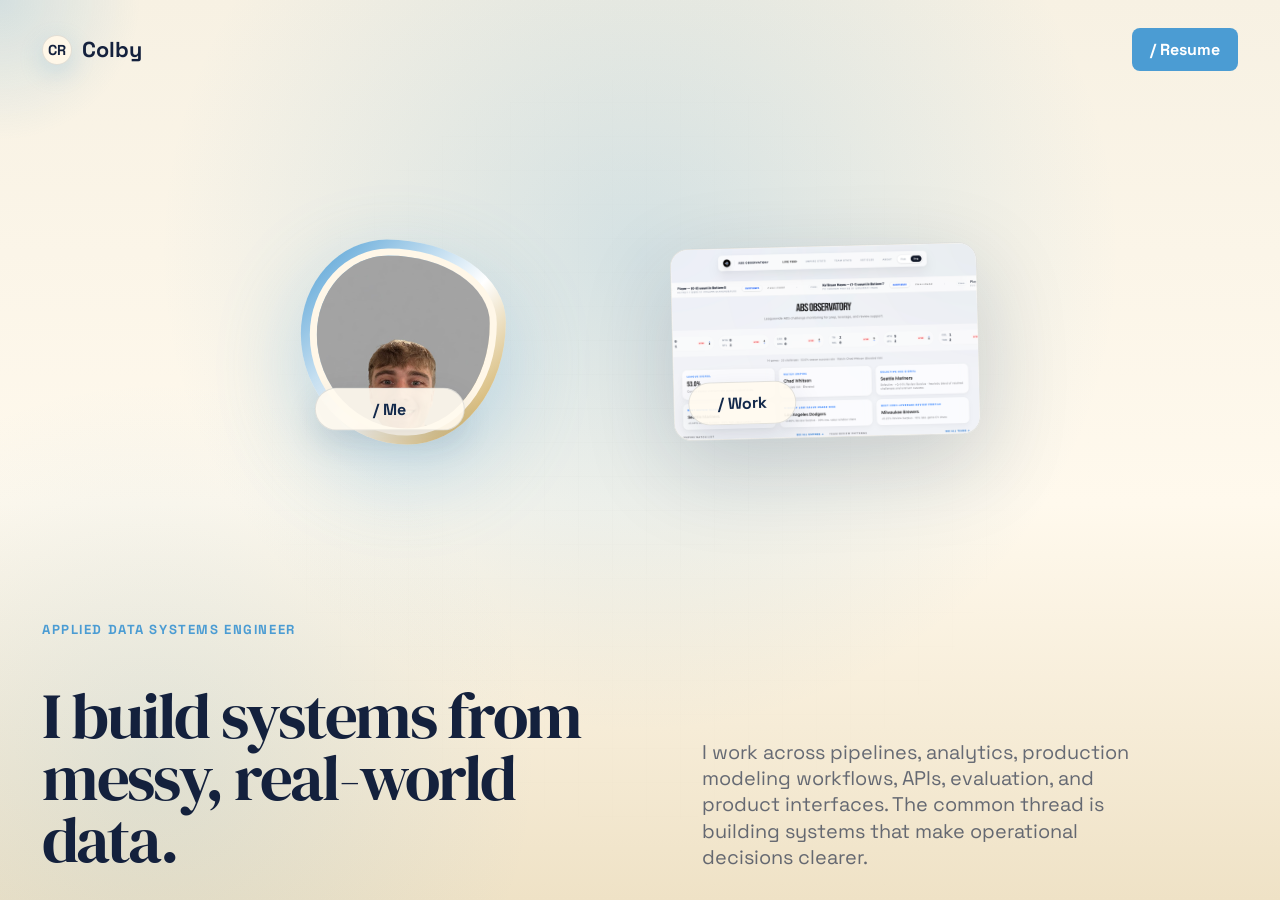
==== commit 8904fe7c: "Scope home project reveal to work tile" ====
--- a/index.html
+++ b/index.html
@@ -30,47 +30,43 @@
 
   <nav class="top-nav" aria-label="Primary navigation">
     <a class="brand" href="/" aria-label="Home"><span class="brand-mark">CR</span><span>Colby</span></a>
-    <div class="nav-links">
-      <a href="/me/">/ Me</a>
-      <a href="/work/">/ Work</a>
-    </div>
     <a class="nav-cta" href="static/images/ColbyReichenbach_Resume_1.pdf" target="_blank" rel="noopener noreferrer">/ Resume</a>
   </nav>
 
   <main class="home-scene" aria-labelledby="hero-title">
-    <div class="home-projects" aria-label="Featured project previews">
-      <button class="home-project-card card-a" type="button" data-project="shelfops">
-        <span class="flipbook"><img src="static/images/shelfops.png" alt="ShelfOps preview" /><img src="static/images/spec_valuation.png" alt="" /></span>
-        <strong>ShelfOps</strong>
-      </button>
-      <button class="home-project-card card-b" type="button" data-project="spec">
-        <span class="flipbook"><img src="static/images/spec_valuation.png" alt="SPEC-NYC preview" /><img src="static/images/Feature_Importance.png" alt="" /></span>
-        <strong>SPEC-NYC</strong>
-      </button>
-      <button class="home-project-card card-c" type="button" data-project="aibs">
-        <span class="flipbook"><img src="static/images/AIBS.png" alt="AiBS preview" /><img src="static/images/mlb_dash.jpg" alt="" /></span>
-        <strong>AiBS</strong>
-      </button>
-      <button class="home-project-card card-d" type="button" data-project="pulse">
-        <span class="flipbook"><img src="static/images/pulse_preview.png" alt="Pulse Tracker preview" /><img src="static/images/proactive_retention_agent.png" alt="" /></span>
-        <strong>Pulse</strong>
-      </button>
-      <button class="home-project-card card-e" type="button" data-project="masters">
-        <span class="flipbook"><img src="static/images/masters_rewind.jpg" alt="Masters Intelligence preview" /><img src="static/images/tableau.png" alt="" /></span>
-        <strong>Masters</strong>
-      </button>
-      <button class="home-project-card card-f" type="button" data-project="draftkings">
-        <span class="flipbook"><img src="static/images/draftkings.png" alt="DK Sentinel preview" /><img src="static/images/campaign_performance_metrics.png" alt="" /></span>
-        <strong>DK Sentinel</strong>
-      </button>
-    </div>
+    <section class="center-stage">
+      <a class="stage-node me-node" href="/me/" aria-label="Learn about me">
+        <span class="portrait-core">
+          <img src="static/images/headshot.jpg" alt="Colby Reichenbach" />
+        </span>
+        <span class="node-label"><span>/ Me</span><span>Learn about me</span></span>
+      </a>
 
-    <section class="center-stage">
-      <a class="stage-link stage-link-me" href="/me/">/ Me</a>
-      <div class="portrait-core" tabindex="0" aria-label="Portrait hover area">
-        <img src="static/images/headshot.jpg" alt="Colby Reichenbach" />
+      <div class="stage-node work-node">
+        <a class="work-core" href="/work/" aria-label="View work">
+          <span class="flipbook"><img src="static/images/AIBS.png" alt="AiBS project preview" /><img src="static/images/mlb_dash.jpg" alt="" /></span>
+          <span class="node-label"><span>/ Work</span><span>View work</span></span>
+        </a>
+
+        <div class="home-projects" aria-label="Featured project previews">
+          <button class="home-project-card card-a" type="button" data-project="shelfops">
+            <span class="flipbook"><img src="static/images/shelfops.png" alt="ShelfOps preview" /><img src="static/images/spec_valuation.png" alt="" /></span>
+            <strong>ShelfOps</strong>
+          </button>
+          <button class="home-project-card card-b" type="button" data-project="spec">
+            <span class="flipbook"><img src="static/images/spec_valuation.png" alt="SPEC-NYC preview" /><img src="static/images/Feature_Importance.png" alt="" /></span>
+            <strong>SPEC-NYC</strong>
+          </button>
+          <button class="home-project-card card-c" type="button" data-project="masters">
+            <span class="flipbook"><img src="static/images/masters_rewind.jpg" alt="Masters Intelligence preview" /><img src="static/images/tableau.png" alt="" /></span>
+            <strong>Masters</strong>
+          </button>
+          <button class="home-project-card card-d" type="button" data-project="draftkings">
+            <span class="flipbook"><img src="static/images/draftkings.png" alt="DK Sentinel preview" /><img src="static/images/campaign_performance_metrics.png" alt="" /></span>
+            <strong>DK Sentinel</strong>
+          </button>
+        </div>
       </div>
-      <a class="stage-link stage-link-work" href="/work/">/ Work</a>
     </section>
 
     <section class="home-copy" aria-labelledby="hero-title">
--- a/static/style.css
+++ b/static/style.css
@@ -107,6 +107,7 @@
 }
 .nav-links a:hover, .back-link:hover { border-color: var(--faint); background: rgba(255,255,255,.82); }
 .nav-cta {
+  grid-column: 3;
   justify-self: end;
   padding: 11px 18px;
   border-radius: 8px;
@@ -127,59 +128,130 @@
 .center-stage {
   position: absolute;
   left: 50%;
-  top: 40%;
-  z-index: 6;
-  display: flex;
+  top: 38%;
+  z-index: 8;
+  display: grid;
+  grid-template-columns: auto auto;
   align-items: center;
-  gap: clamp(44px, 7vw, 96px);
+  gap: clamp(92px, 13vw, 210px);
   transform: translate(-50%, -50%);
 }
+.stage-node {
+  position: relative;
+  display: grid;
+  place-items: center;
+  color: var(--blue-deep);
+}
+.me-node {
+  width: clamp(178px, 16vw, 250px);
+  aspect-ratio: 1;
+}
 .portrait-core {
-  width: clamp(160px, 15vw, 230px);
+  display: block;
+  width: 100%;
+  height: 100%;
   aspect-ratio: 1;
   padding: 9px;
   border-radius: 42% 58% 48% 52% / 46% 40% 60% 54%;
   background: linear-gradient(135deg, var(--blue), #fff 55%, var(--gold));
   box-shadow: 0 30px 86px rgba(75,156,211,.32);
   animation: floatCore 5s ease-in-out infinite;
+  transition: transform 260ms ease, box-shadow 260ms ease;
 }
 .portrait-core img {
   border-radius: inherit;
   border: 7px solid var(--cream);
   object-position: center 18%;
 }
-.stage-link {
-  font-family: var(--serif);
-  font-size: clamp(2.4rem, 5vw, 4rem);
-  color: var(--blue-deep);
-  transition: color 180ms ease, transform 220ms ease;
-}
-.stage-link:hover { color: var(--blue); transform: translateY(-4px); }
+.me-node:hover .portrait-core,
+.me-node:focus-visible .portrait-core {
+  transform: translateY(-8px) scale(1.04);
+  box-shadow: 0 38px 105px rgba(75,156,211,.38);
+}
+.work-node {
+  width: clamp(260px, 24vw, 390px);
+  height: clamp(170px, 15vw, 250px);
+}
+.work-core {
+  position: relative;
+  display: block;
+  width: 100%;
+  height: 100%;
+  overflow: hidden;
+  border: 1px solid rgba(19,41,75,.12);
+  border-radius: 18px;
+  background: var(--panel-strong);
+  box-shadow: 0 28px 90px rgba(19,41,75,.18);
+  transform: rotate(-1.4deg);
+  transition: transform 260ms ease, box-shadow 260ms ease;
+}
+.work-node:hover .work-core,
+.work-node:focus-within .work-core {
+  transform: translateY(-8px) rotate(0deg) scale(1.03);
+  box-shadow: 0 42px 116px rgba(75,156,211,.28);
+}
+.node-label {
+  position: absolute;
+  left: 14px;
+  bottom: 14px;
+  z-index: 5;
+  display: grid;
+  min-width: 92px;
+  min-height: 42px;
+  place-items: center;
+  overflow: hidden;
+  padding: 10px 14px;
+  border: 1px solid rgba(19,41,75,.12);
+  border-radius: 999px;
+  background: rgba(255,250,239,.9);
+  box-shadow: 0 12px 32px rgba(19,41,75,.12);
+  font-weight: 800;
+  white-space: nowrap;
+}
+.node-label span {
+  grid-area: 1 / 1;
+  transition: opacity 180ms ease, transform 220ms ease;
+}
+.node-label span + span {
+  opacity: 0;
+  transform: translateY(16px);
+}
+.stage-node:hover .node-label span:first-child,
+.stage-node:focus-within .node-label span:first-child {
+  opacity: 0;
+  transform: translateY(-16px);
+}
+.stage-node:hover .node-label span + span,
+.stage-node:focus-within .node-label span + span {
+  opacity: 1;
+  transform: translateY(0);
+}
 
 .home-projects {
   position: absolute;
   inset: 0;
-  z-index: 4;
+  z-index: -1;
   pointer-events: none;
 }
 .home-project-card {
   position: absolute;
-  width: clamp(190px, 18vw, 320px);
-  height: clamp(128px, 12vw, 210px);
+  width: clamp(160px, 14vw, 250px);
+  height: clamp(108px, 9.2vw, 164px);
   border-radius: 16px;
   overflow: hidden;
   border: 1px solid rgba(19,41,75,.12);
   background: var(--panel-strong);
   box-shadow: 0 24px 70px rgba(19,41,75,.16);
   opacity: 0;
+  pointer-events: none;
+  transform: translate3d(0, 0, 0) rotate(var(--r, 0deg)) scale(.62);
+  transition: opacity 260ms ease, transform 420ms cubic-bezier(.2,.9,.2,1), box-shadow 220ms ease;
+}
+.work-node:hover .home-project-card,
+.work-node:focus-within .home-project-card {
+  opacity: 1;
   pointer-events: auto;
-  transform: translate3d(var(--start-x, 0), var(--start-y, 0), 0) rotate(var(--r, 0deg)) scale(.7);
-  transition: opacity 260ms ease, transform 420ms cubic-bezier(.2,.9,.2,1), box-shadow 220ms ease;
-}
-.home-scene:hover .home-project-card,
-.home-scene:focus-within .home-project-card {
-  opacity: 1;
-  transform: translate3d(0, 0, 0) rotate(var(--r, 0deg)) scale(1);
+  transform: translate3d(var(--x, 0), var(--y, 0), 0) rotate(var(--r, 0deg)) scale(1);
 }
 .home-project-card:hover,
 .home-project-card:focus-visible {
@@ -212,12 +284,10 @@
 .flipbook img:nth-child(2) { opacity: 0; transform: translateX(18px) scale(1.04); }
 .home-project-card:hover .flipbook img:nth-child(1) { opacity: 0; transform: translateX(-18px) scale(1.04); }
 .home-project-card:hover .flipbook img:nth-child(2) { opacity: 1; transform: translateX(0) scale(1); }
-.card-a { --r: -2deg; --start-x: 38vw; --start-y: 24vh; left: 7%; top: 19%; }
-.card-b { --r: 2deg; --start-x: 8vw; --start-y: 28vh; left: 39%; top: 13%; }
-.card-c { --r: -1deg; --start-x: -18vw; --start-y: 24vh; right: 7%; top: 23%; }
-.card-d { --r: 1.5deg; --start-x: 20vw; --start-y: -12vh; left: 18%; bottom: 13%; }
-.card-e { --r: -2.5deg; --start-x: -2vw; --start-y: -20vh; left: 44%; bottom: 7%; }
-.card-f { --r: 2deg; --start-x: -24vw; --start-y: -10vh; right: 7%; bottom: 12%; }
+.card-a { --r: -4deg; --x: -150px; --y: -188px; left: 16px; top: 16px; }
+.card-b { --r: 3deg; --x: 92px; --y: -218px; left: 58px; top: 12px; }
+.card-c { --r: -2deg; --x: -132px; --y: 178px; left: 44px; top: 44px; }
+.card-d { --r: 4deg; --x: 314px; --y: 142px; left: 78px; top: 48px; }
 
 .home-copy {
   position: absolute;
@@ -226,9 +296,10 @@
   bottom: 30px;
   z-index: 7;
   display: grid;
-  grid-template-columns: minmax(320px, 680px) minmax(260px, 460px);
+  grid-template-columns: minmax(320px, 620px) minmax(260px, 460px);
   gap: 40px;
   align-items: end;
+  pointer-events: none;
 }
 .eyebrow, .slash-label {
   display: inline-flex;
@@ -244,8 +315,8 @@
 .home-copy h1 {
   grid-column: 1;
   grid-row: 2;
-  max-width: 760px;
-  font-size: clamp(3.2rem, 6.6vw, 7.2rem);
+  max-width: 620px;
+  font-size: clamp(3rem, 5.1vw, 5.8rem);
 }
 .home-copy p:last-child {
   grid-column: 2;
@@ -416,14 +487,17 @@
 
 @media (max-width: 980px) {
   .top-nav { padding: 18px; grid-template-columns: 1fr auto; }
+  .top-nav .nav-cta { grid-column: 2; }
   .page-nav { grid-template-columns: auto 1fr auto; }
+  .page-nav .nav-cta { grid-column: 3; }
   .nav-links { gap: 12px; }
   .brand { font-size: 1rem; }
   .brand-path { display: none; }
   .home-scene { min-height: auto; padding: 100px 18px 40px; display: flex; flex-direction: column; gap: 30px; overflow: visible; }
-  .center-stage { position: relative; left: auto; top: auto; order: 1; transform: none; justify-content: center; gap: 22px; }
-  .portrait-core { width: 150px; }
-  .stage-link { font-size: 2rem; }
+  .center-stage { position: relative; left: auto; top: auto; order: 1; grid-template-columns: 1fr 1fr; transform: none; justify-content: center; gap: 14px; }
+  .me-node { width: min(42vw, 150px); }
+  .work-node { width: min(50vw, 210px); height: min(34vw, 145px); }
+  .node-label { left: 10px; bottom: 10px; min-width: 72px; min-height: 36px; padding: 8px 11px; font-size: .82rem; }
   .home-projects { display: none; }
   .home-copy { position: relative; left: auto; right: auto; bottom: auto; order: 2; display: block; }
   .home-copy h1 { font-size: clamp(3.1rem, 15vw, 4.6rem); }
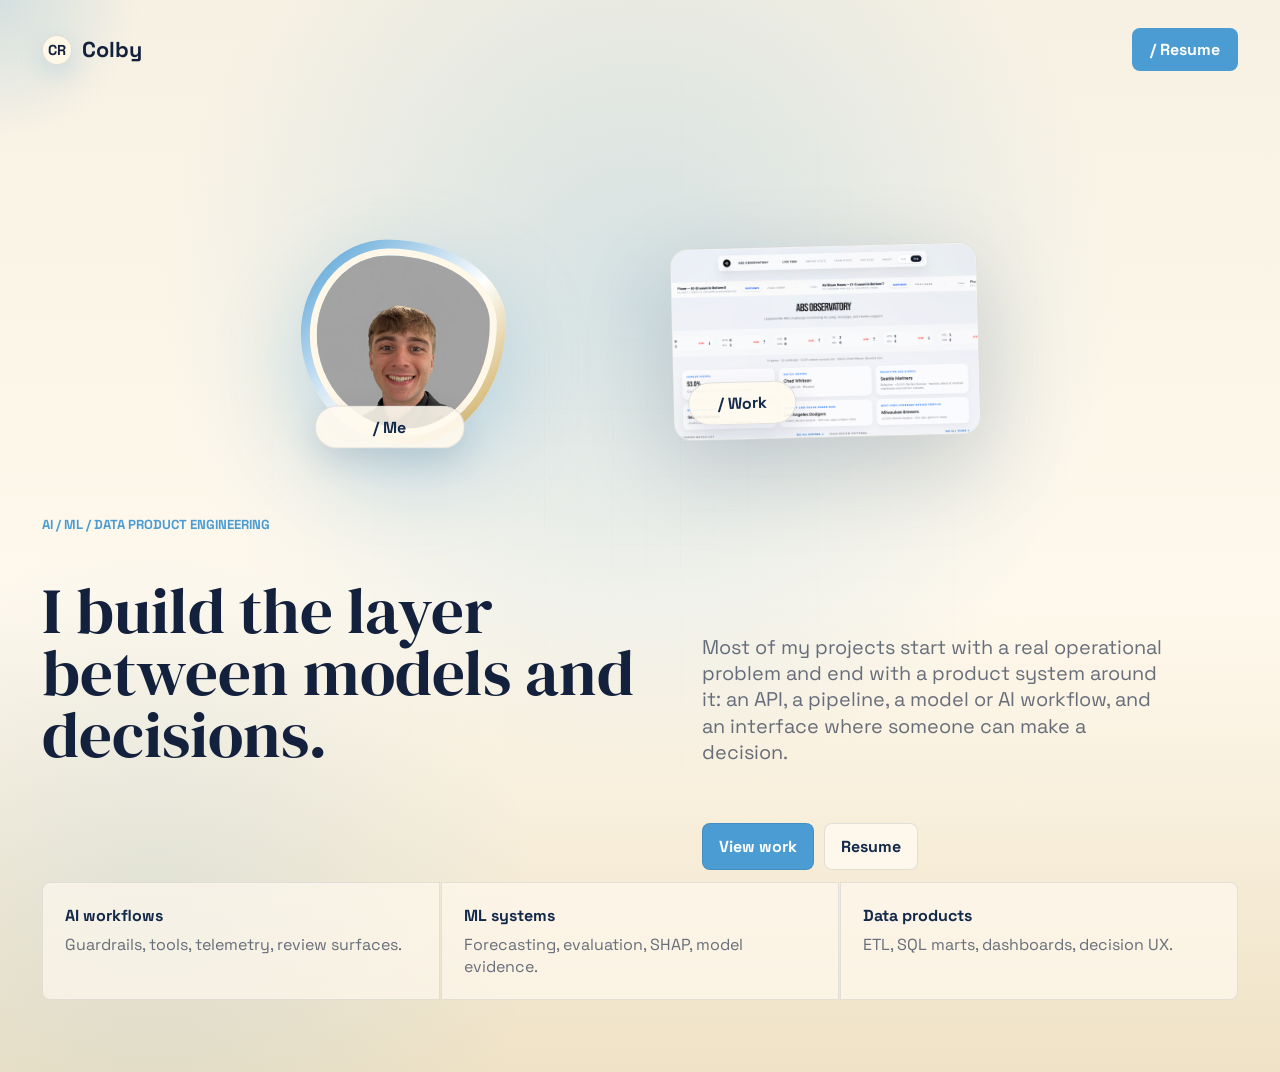
==== commit 6c7d80ef: "Implement modern portfolio rewrite" ====
--- a/index.html
+++ b/index.html
@@ -4,24 +4,65 @@
 <head>
   <meta charset="UTF-8" />
   <meta name="viewport" content="width=device-width, initial-scale=1.0" />
-  <title>Colby Reichenbach | Applied Data Systems Engineer</title>
-  <meta name="description" content="Colby Reichenbach is an Applied Data Systems Engineer building data products and decision systems across pipelines, analytics, modeling workflows, APIs, evaluation, and user-facing applications." />
-  <meta name="keywords" content="Applied Data Systems Engineer, Data Engineer, Analytics Engineer, MLOps, Product Data Scientist, Product Engineer, FastAPI, Next.js, React, TypeScript, MLflow, Python, Colby Reichenbach" />
+  <title>Colby Reichenbach | AI/ML &amp; Data Product Engineer</title>
+  <meta name="description" content="Colby Reichenbach builds full-stack AI, ML, and analytics products across APIs, data pipelines, forecasting, LLM workflows, dashboards, model governance, and decision-support systems." />
+  <meta name="keywords" content="AI Engineer, Machine Learning Engineer, Data Product Engineer, Analytics Engineer, Data Engineer, LLM Systems, MLOps, Forecasting, FastAPI, Next.js, React, TypeScript, Python, SQL, Colby Reichenbach" />
   <meta name="author" content="Colby Reichenbach" />
   <meta name="robots" content="index, follow" />
   <meta name="theme-color" content="#f7f1e3" />
   <link rel="canonical" href="https://colbyrreichenbach.github.io/" />
 
-  <meta property="og:title" content="Colby Reichenbach | Applied Data Systems Engineer" />
-  <meta property="og:description" content="Applied data systems for inventory planning, valuation workflows, sports analytics, retention prioritization, and product engineering." />
+  <meta property="og:title" content="Colby Reichenbach | AI/ML &amp; Data Product Engineer" />
+  <meta property="og:description" content="Full-stack AI, ML, and analytics products built around APIs, pipelines, model evidence, LLM guardrails, dashboards, and decision workflows." />
   <meta property="og:url" content="https://colbyrreichenbach.github.io/" />
   <meta property="og:type" content="website" />
-  <meta property="og:image" content="https://colbyrreichenbach.github.io/static/images/headshot.jpg" />
+  <meta property="og:image" content="https://colbyrreichenbach.github.io/static/images/headshot.png" />
 
   <link rel="preconnect" href="https://fonts.googleapis.com" />
   <link rel="preconnect" href="https://fonts.gstatic.com" crossorigin />
   <link href="https://fonts.googleapis.com/css2?family=DM+Serif+Display:ital@0;1&family=Space+Grotesk:wght@400;500;600;700&display=swap" rel="stylesheet" />
-  <link rel="stylesheet" href="static/style.css?v=5.0" />
+  <link rel="stylesheet" href="static/style.css?v=6.0" />
+
+  <script type="application/ld+json">
+  {
+    "@context": "https://schema.org",
+    "@graph": [
+      {
+        "@type": "Person",
+        "@id": "https://colbyrreichenbach.github.io/#person",
+        "name": "Colby Reichenbach",
+        "url": "https://colbyrreichenbach.github.io/",
+        "sameAs": [
+          "https://www.linkedin.com/in/colby-reichenbach/",
+          "https://github.com/ColbyRReichenbach"
+        ],
+        "alumniOf": {
+          "@type": "CollegeOrUniversity",
+          "name": "University of North Carolina at Chapel Hill"
+        },
+        "knowsAbout": [
+          "Artificial Intelligence",
+          "Machine Learning Engineering",
+          "Data Engineering",
+          "Analytics Engineering",
+          "MLOps",
+          "LLM Applications",
+          "Forecasting",
+          "Product Engineering"
+        ],
+        "jobTitle": "AI/ML and Data Product Engineer"
+      },
+      {
+        "@type": "WebSite",
+        "@id": "https://colbyrreichenbach.github.io/#website",
+        "name": "Colby Reichenbach Portfolio",
+        "url": "https://colbyrreichenbach.github.io/",
+        "description": "Portfolio of full-stack AI, ML, and analytics products built around APIs, data pipelines, LLM workflows, forecasting, dashboards, and model governance.",
+        "publisher": { "@id": "https://colbyrreichenbach.github.io/#person" }
+      }
+    ]
+  }
+  </script>
 </head>
 
 <body class="home-page">
@@ -30,61 +71,55 @@
 
   <nav class="top-nav" aria-label="Primary navigation">
     <a class="brand" href="/" aria-label="Home"><span class="brand-mark">CR</span><span>Colby</span></a>
-    <a class="nav-cta" href="static/images/ColbyReichenbach_Resume_1.pdf" target="_blank" rel="noopener noreferrer">/ Resume</a>
+    <a class="nav-cta" href="static/Colby_Reichenbach_Resume.pdf" target="_blank" rel="noopener noreferrer">/ Resume</a>
   </nav>
 
   <main class="home-scene" aria-labelledby="hero-title">
     <section class="center-stage">
       <a class="stage-node me-node" href="/me/" aria-label="Learn about me">
         <span class="portrait-core">
-          <img src="static/images/headshot.jpg" alt="Colby Reichenbach" />
+          <img src="static/images/headshot.png" alt="Colby Reichenbach" />
         </span>
         <span class="node-label"><span>/ Me</span><span>Learn about me</span></span>
       </a>
 
       <div class="stage-node work-node">
         <a class="work-core" href="/work/" aria-label="View work">
-          <span class="flipbook"><img src="static/images/AIBS.png" alt="AiBS project preview" /><img src="static/images/mlb_dash.jpg" alt="" /></span>
+          <span class="flipbook"><img src="static/images/AIBS.png" alt="AiBS project preview" /><img src="static/images/mlb_dash.png" alt="" /></span>
           <span class="node-label"><span>/ Work</span><span>View work</span></span>
         </a>
 
-        <div class="home-projects" aria-label="Featured project previews">
-          <button class="home-project-card card-a" type="button" data-project="shelfops">
-            <span class="flipbook"><img src="static/images/shelfops.png" alt="ShelfOps preview" /><img src="static/images/spec_valuation.png" alt="" /></span>
-            <strong>ShelfOps</strong>
-          </button>
-          <button class="home-project-card card-b" type="button" data-project="spec">
-            <span class="flipbook"><img src="static/images/spec_valuation.png" alt="SPEC-NYC preview" /><img src="static/images/Feature_Importance.png" alt="" /></span>
-            <strong>SPEC-NYC</strong>
-          </button>
-          <button class="home-project-card card-c" type="button" data-project="masters">
-            <span class="flipbook"><img src="static/images/masters_rewind.jpg" alt="Masters Intelligence preview" /><img src="static/images/tableau.png" alt="" /></span>
-            <strong>Masters</strong>
-          </button>
-          <button class="home-project-card card-d" type="button" data-project="draftkings">
-            <span class="flipbook"><img src="static/images/draftkings.png" alt="DK Sentinel preview" /><img src="static/images/campaign_performance_metrics.png" alt="" /></span>
-            <strong>DK Sentinel</strong>
-          </button>
-        </div>
+        <div class="home-projects" data-render-home-projects aria-label="Featured project previews"></div>
       </div>
     </section>
 
     <section class="home-copy" aria-labelledby="hero-title">
-      <p class="eyebrow">Applied Data Systems Engineer</p>
-      <h1 id="hero-title">I build systems from messy, real-world data.</h1>
-      <p>I work across pipelines, analytics, production modeling workflows, APIs, evaluation, and product interfaces. The common thread is building systems that make operational decisions clearer.</p>
+      <p class="eyebrow">AI / ML / Data Product Engineering</p>
+      <h1 id="hero-title">I build the layer between models and decisions.</h1>
+      <p>Most of my projects start with a real operational problem and end with a product system around it: an API, a pipeline, a model or AI workflow, and an interface where someone can make a decision.</p>
+      <div class="home-actions" aria-label="Primary actions">
+        <a href="/work/">View work</a>
+        <a href="static/Colby_Reichenbach_Resume.pdf" target="_blank" rel="noopener noreferrer">Resume</a>
+      </div>
     </section>
   </main>
 
+  <section class="proof-strip" aria-label="What I build">
+    <div><span>AI workflows</span><p>Guardrails, tools, telemetry, review surfaces.</p></div>
+    <div><span>ML systems</span><p>Forecasting, evaluation, SHAP, model evidence.</p></div>
+    <div><span>Data products</span><p>ETL, SQL marts, dashboards, decision UX.</p></div>
+  </section>
+
   <div class="project-modal" id="project-modal" hidden>
     <div class="modal-backdrop" data-close-modal></div>
-    <article class="modal-panel" role="dialog" aria-modal="true" aria-labelledby="modal-title">
+    <article class="modal-panel" role="dialog" aria-modal="true" aria-labelledby="modal-title" aria-describedby="modal-summary">
       <button type="button" class="modal-close" data-close-modal aria-label="Close project detail">Close</button>
       <div class="modal-media" id="modal-media"></div>
       <div class="modal-content">
         <span class="slash-label" id="modal-kicker">/ System</span>
         <h2 id="modal-title"></h2>
         <p id="modal-summary"></p>
+        <div class="evidence-chips" id="modal-evidence" aria-label="Project evidence"></div>
         <div class="modal-meta">
           <div><span>Problem</span><p id="modal-problem"></p></div>
           <div><span>System</span><p id="modal-system"></p></div>
@@ -95,7 +130,8 @@
     </article>
   </div>
 
-  <script src="static/script.js?v=5.0"></script>
+  <script src="static/projects.js?v=6.0"></script>
+  <script src="static/script.js?v=6.0"></script>
 </body>
 
 </html>
--- a/static/style.css
+++ b/static/style.css
@@ -161,7 +161,7 @@
 .portrait-core img {
   border-radius: inherit;
   border: 7px solid var(--cream);
-  object-position: center 18%;
+  object-position: center 44%;
 }
 .me-node:hover .portrait-core,
 .me-node:focus-visible .portrait-core {
@@ -171,6 +171,8 @@
 .work-node {
   width: clamp(260px, 24vw, 390px);
   height: clamp(170px, 15vw, 250px);
+  animation: floatWork 5.8s ease-in-out infinite;
+  animation-delay: -1.4s;
 }
 .work-core {
   position: relative;
@@ -208,6 +210,7 @@
   font-weight: 800;
   white-space: nowrap;
 }
+.me-node .node-label { bottom: -4px; }
 .node-label span {
   grid-area: 1 / 1;
   transition: opacity 180ms ease, transform 220ms ease;
@@ -307,10 +310,10 @@
   color: var(--blue);
   font-size: .82rem;
   font-weight: 800;
-  letter-spacing: .12em;
+  letter-spacing: 0;
   text-transform: uppercase;
 }
-h1, h2 { font-family: var(--serif); font-weight: 400; letter-spacing: -.035em; line-height: .95; }
+h1, h2 { font-family: var(--serif); font-weight: 400; letter-spacing: 0; line-height: .95; }
 .home-copy .eyebrow { grid-column: 1; grid-row: 1; margin-bottom: 6px; }
 .home-copy h1 {
   grid-column: 1;
@@ -318,16 +321,67 @@
   max-width: 620px;
   font-size: clamp(3rem, 5.1vw, 5.8rem);
 }
-.home-copy p:last-child {
+.home-copy > p:not(.eyebrow) {
   grid-column: 2;
   grid-row: 1 / span 2;
   align-self: end;
   max-width: 520px;
 }
-.home-copy p:last-child, .page-header p, .me-copy p, .modal-content > p {
+.home-copy > p:not(.eyebrow), .page-header p, .me-copy p, .modal-content > p {
   color: var(--muted);
   font-size: clamp(1.05rem, 1.55vw, 1.35rem);
   line-height: 1.32;
+}
+.home-actions {
+  grid-column: 2;
+  grid-row: 3;
+  display: flex;
+  gap: 10px;
+  flex-wrap: wrap;
+  margin-top: 18px;
+  pointer-events: auto;
+}
+.home-actions a {
+  display: inline-flex;
+  align-items: center;
+  min-height: 44px;
+  padding: 12px 16px;
+  border: 1px solid rgba(19,41,75,.12);
+  border-radius: 8px;
+  background: rgba(255,250,239,.86);
+  color: var(--blue-deep);
+  font-weight: 800;
+}
+.home-actions a:first-child {
+  background: var(--blue);
+  color: #fff;
+}
+.proof-strip {
+  position: relative;
+  z-index: 2;
+  display: grid;
+  grid-template-columns: repeat(3, minmax(0, 1fr));
+  gap: 1px;
+  max-width: var(--max);
+  margin: -18px auto 72px;
+  padding: 0 42px;
+}
+.proof-strip div {
+  min-height: 116px;
+  padding: 22px;
+  border: 1px solid rgba(19,41,75,.1);
+  background: rgba(255,250,239,.68);
+}
+.proof-strip div:first-child { border-radius: 8px 0 0 8px; }
+.proof-strip div:last-child { border-radius: 0 8px 8px 0; }
+.proof-strip span {
+  color: var(--blue-deep);
+  font-weight: 800;
+}
+.proof-strip p {
+  margin-top: 8px;
+  color: var(--muted);
+  line-height: 1.35;
 }
 
 .work-shell, .me-shell {
@@ -346,29 +400,74 @@
 }
 .page-header h1, .me-copy h1 { font-size: clamp(3rem, 7vw, 7.4rem); }
 .page-header p { max-width: 520px; }
+.filter-rail {
+  position: sticky;
+  top: 105px;
+  z-index: 12;
+  display: flex;
+  gap: 8px;
+  flex-wrap: wrap;
+  margin: -12px 0 24px;
+}
+.filter-pill {
+  padding: 10px 14px;
+  border: 1px solid rgba(19,41,75,.12);
+  border-radius: 999px;
+  background: rgba(255,250,239,.72);
+  color: var(--muted);
+  font-size: .84rem;
+  font-weight: 800;
+  backdrop-filter: blur(14px);
+  transition: background 180ms ease, color 180ms ease, transform 180ms ease;
+}
+.filter-pill:hover,
+.filter-pill.active {
+  background: var(--blue);
+  color: #fff;
+  transform: translateY(-2px);
+}
 .work-grid {
   display: grid;
-  grid-template-columns: repeat(3, minmax(0, 1fr));
-  gap: 22px;
-  align-items: start;
+  grid-template-columns: repeat(2, minmax(0, 1fr));
+  gap: 0;
+  border: 1px solid rgba(19,41,75,.1);
+  background: rgba(19,41,75,.08);
 }
 .project-card {
   position: relative;
-  min-height: 310px;
-  border-radius: 18px;
+  display: block;
+  width: 100%;
+  min-height: 0;
+  aspect-ratio: 16 / 9;
+  margin: 0;
+  border-radius: 0;
   overflow: hidden;
-  border: 1px solid rgba(19,41,75,.12);
+  border: 0;
+  border-right: 1px solid rgba(19,41,75,.1);
+  border-bottom: 1px solid rgba(19,41,75,.1);
   background: var(--panel);
-  box-shadow: 0 24px 80px rgba(19,41,75,.12);
-  transition: transform 240ms ease, box-shadow 240ms ease;
+  box-shadow: none;
+  transition: opacity 200ms ease, transform 240ms ease, filter 200ms ease;
   cursor: pointer;
 }
 .project-card:hover,
-.project-card:focus-visible { transform: translateY(-8px); box-shadow: 0 34px 92px rgba(75,156,211,.22); }
-.project-card.size-xl { min-height: 420px; }
-.project-card.size-lg { min-height: 520px; }
-.project-card.size-md { min-height: 360px; }
-.project-card.size-sm { min-height: 300px; }
+.project-card:focus-visible { z-index: 3; transform: scale(.985); filter: saturate(1.1); }
+.project-card.filtered-out {
+  display: none;
+}
+.project-card > img {
+  position: absolute;
+  inset: 0;
+  object-fit: contain;
+  padding: 14px;
+  background:
+    radial-gradient(circle at 35% 30%, rgba(75,156,211,.16), transparent 32%),
+    rgba(255,250,239,.62);
+}
+.project-card.size-xl,
+.project-card.size-lg,
+.project-card.size-md,
+.project-card.size-sm { min-height: 0; }
 .project-card-caption {
   position: absolute;
   left: 12px;
@@ -387,17 +486,44 @@
 }
 .project-card-caption span { font-weight: 800; }
 .project-card-caption small { max-width: 48%; color: var(--muted); text-align: right; }
+.project-card-description {
+  position: absolute;
+  left: 12px;
+  right: 12px;
+  bottom: 76px;
+  z-index: 3;
+  padding: 14px 15px;
+  border: 1px solid rgba(19,41,75,.12);
+  border-radius: 14px;
+  background: rgba(255,250,239,.94);
+  color: var(--text);
+  font-size: .94rem;
+  font-weight: 700;
+  line-height: 1.25;
+  opacity: 0;
+  transform: translateY(10px);
+  transition: opacity 180ms ease, transform 180ms ease;
+}
+.project-card:hover .project-card-description,
+.project-card:focus-visible .project-card-description {
+  opacity: 1;
+  transform: translateY(0);
+}
 .project-art { width: 100%; height: 100%; min-height: inherit; display: grid; place-items: center; background: radial-gradient(circle at 35% 35%, rgba(75,156,211,.32), transparent 25%), linear-gradient(135deg, #b7d9f0, #d8ecfb 50%, #f7f1e3); }
+.project-card .project-art { position: absolute; inset: 0; }
 .radar-art span { font-family: var(--serif); font-size: 3.4rem; line-height: .9; text-align: center; }
 
 .me-shell {
-  min-height: calc(100svh - 88px);
-  display: grid;
-  grid-template-columns: .9fr 1.1fr;
+  min-height: calc(100svh - 110px);
+  display: grid;
+  grid-template-columns: .95fr 1.05fr;
   align-items: center;
-  gap: 60px;
-}
-.me-copy p { margin-top: 18px; max-width: 620px; }
+  gap: 36px;
+  padding-top: 42px;
+  padding-bottom: 54px;
+}
+.me-copy h1 { font-size: clamp(3.2rem, 5.6vw, 6.2rem); }
+.me-copy p { margin-top: 16px; max-width: 600px; }
 .education-chip {
   display: inline-flex;
   align-items: center;
@@ -413,7 +539,7 @@
 .education-chip small { color: var(--muted); font-weight: 700; }
 .icon-sphere {
   position: relative;
-  min-height: 640px;
+  min-height: min(58vh, 500px);
   perspective: 900px;
   transform-style: preserve-3d;
 }
@@ -422,7 +548,7 @@
   position: absolute;
   left: 50%;
   top: 50%;
-  width: min(52vw, 560px);
+  width: min(38vw, 430px);
   aspect-ratio: 1;
   border-radius: 50%;
   transform: translate(-50%, -50%);
@@ -435,35 +561,97 @@
   top: 50%;
   display: grid;
   place-items: center;
-  width: 112px;
-  height: 112px;
+  width: 88px;
+  height: 88px;
   border-radius: 50%;
   background: rgba(255,250,239,.84);
   border: 1px solid rgba(19,41,75,.12);
-  box-shadow: 0 24px 70px rgba(19,41,75,.14);
+  box-shadow: 0 20px 58px rgba(19,41,75,.14);
   transform: translate(-50%, -50%) translate3d(var(--x), var(--y), var(--z));
   transition: transform 260ms ease, box-shadow 220ms ease, background 220ms ease;
 }
-.sphere-icon svg { width: 42px; height: 42px; fill: var(--blue-deep); }
+.sphere-icon img { width: 38px; height: 38px; object-fit: contain; }
+.icon-linkedin img { filter: invert(28%) sepia(98%) saturate(1683%) hue-rotate(181deg) brightness(90%) contrast(92%); }
+.stack-orbit img[title="OpenAI / Codex"] { filter: invert(13%) sepia(27%) saturate(1877%) hue-rotate(185deg) brightness(91%) contrast(92%); }
 .sphere-icon:hover, .sphere-icon:focus-visible {
   background: #fff;
   box-shadow: 0 34px 90px rgba(75,156,211,.28);
   transform: translate(-50%, -50%) translate3d(var(--x), var(--y), calc(var(--z) + 50px)) scale(1.12);
 }
-.icon-email { --x: -170px; --y: -145px; --z: 40px; }
-.icon-github { --x: 170px; --y: -125px; --z: 110px; }
-.icon-linkedin { --x: -130px; --y: 140px; --z: 90px; }
-.icon-x { --x: 155px; --y: 135px; --z: 20px; }
+.icon-email { --x: -116px; --y: -98px; --z: 40px; }
+.icon-github { --x: 118px; --y: -86px; --z: 110px; }
+.icon-linkedin { --x: -92px; --y: 102px; --z: 90px; }
+.icon-x { --x: 112px; --y: 94px; --z: 20px; }
+.stack-orbit {
+  position: absolute;
+  right: 42px;
+  bottom: 28px;
+  z-index: 4;
+  max-width: min(44vw, 560px);
+}
+.stack-orbit p {
+  margin-bottom: 10px;
+  color: var(--blue);
+  font-size: .78rem;
+  font-weight: 800;
+  letter-spacing: 0;
+  text-transform: uppercase;
+}
+.stack-orbit div {
+  display: flex;
+  justify-content: flex-end;
+  gap: 8px;
+  flex-wrap: wrap;
+}
+.stack-orbit img {
+  width: 36px;
+  height: 36px;
+  padding: 8px;
+  border: 1px solid rgba(19,41,75,.1);
+  border-radius: 50%;
+  background: rgba(255,250,239,.82);
+  box-shadow: 0 12px 30px rgba(19,41,75,.1);
+  transition: transform 180ms ease, box-shadow 180ms ease;
+}
+.stack-orbit img:hover {
+  transform: translateY(-5px);
+  box-shadow: 0 18px 42px rgba(75,156,211,.22);
+}
+.capability-grid {
+  grid-column: 1 / -1;
+  display: grid;
+  grid-template-columns: repeat(4, minmax(0, 1fr));
+  gap: 1px;
+  margin-top: 10px;
+  border: 1px solid rgba(19,41,75,.1);
+  background: rgba(19,41,75,.08);
+}
+.capability-grid article {
+  min-height: 168px;
+  padding: 22px;
+  background: rgba(255,250,239,.74);
+}
+.capability-grid article:first-child { border-radius: 8px 0 0 8px; }
+.capability-grid article:last-child { border-radius: 0 8px 8px 0; }
+.capability-grid span {
+  color: var(--blue);
+  font-weight: 800;
+}
+.capability-grid p {
+  margin-top: 12px;
+  color: var(--muted);
+  line-height: 1.42;
+}
 
 .project-modal[hidden] { display: none; }
 .project-modal { position: fixed; inset: 0; z-index: 50; display: grid; place-items: center; padding: 28px; }
 .modal-backdrop { position: absolute; inset: 0; background: rgba(19,41,75,.28); backdrop-filter: blur(18px); }
 .modal-panel {
   position: relative;
-  width: min(1120px, 100%);
+  width: min(1180px, 100%);
   max-height: min(820px, calc(100svh - 56px));
   display: grid;
-  grid-template-columns: .95fr 1.05fr;
+  grid-template-rows: minmax(220px, 34vh) minmax(0, 1fr);
   overflow: hidden;
   border: 1px solid rgba(19,41,75,.14);
   border-radius: 28px;
@@ -472,17 +660,115 @@
   animation: modalPop 260ms cubic-bezier(.2,.8,.2,1);
 }
 .modal-close { position: absolute; right: 16px; top: 16px; z-index: 2; padding: 10px 14px; border-radius: 999px; background: rgba(19,41,75,.08); }
-.modal-media { min-height: 520px; background: var(--cream); }
-.modal-content { padding: 54px 38px 38px; overflow: auto; }
-.modal-content h2 { font-size: clamp(2.5rem, 5vw, 4.8rem); margin-bottom: 18px; }
-.modal-meta { display: grid; gap: 18px; margin: 30px 0; }
+.modal-media { min-height: 0; background: linear-gradient(135deg, rgba(75,156,211,.1), rgba(255,250,239,.84)); }
+.modal-media img { object-fit: contain; padding: 22px; }
+.modal-content { padding: 28px 38px 32px; overflow: auto; }
+.modal-content h2 { font-size: clamp(2.4rem, 4vw, 4.2rem); margin-bottom: 14px; }
+.evidence-chips {
+  display: flex;
+  gap: 8px;
+  flex-wrap: wrap;
+  margin-top: 18px;
+}
+.evidence-chips span {
+  display: inline-flex;
+  align-items: center;
+  min-height: 34px;
+  padding: 8px 11px;
+  border: 1px solid rgba(19,41,75,.12);
+  border-radius: 8px;
+  background: rgba(75,156,211,.1);
+  color: var(--blue-deep);
+  font-size: .84rem;
+  font-weight: 800;
+}
+.modal-meta { display: grid; grid-template-columns: repeat(3, minmax(0, 1fr)); gap: 18px; margin: 24px 0; }
 .modal-meta div { padding-top: 16px; border-top: 1px solid var(--faint); }
-.modal-meta span { color: var(--blue); text-transform: uppercase; letter-spacing: .1em; font-size: .75rem; font-weight: 800; }
+.modal-meta span { color: var(--blue); text-transform: uppercase; letter-spacing: 0; font-size: .75rem; font-weight: 800; }
 .modal-meta p { color: var(--muted); margin-top: 8px; line-height: 1.48; }
 .modal-links { display: flex; gap: 10px; flex-wrap: wrap; }
 .modal-links a { display: inline-flex; padding: 13px 18px; border-radius: 999px; background: var(--blue); color: #fff; font-weight: 800; }
 
+.case-shell {
+  position: relative;
+  z-index: 2;
+  max-width: var(--max);
+  margin: 0 auto;
+  padding: 72px 42px 88px;
+}
+.case-hero {
+  display: grid;
+  grid-template-columns: minmax(0, .95fr) minmax(320px, .8fr);
+  gap: 42px;
+  align-items: center;
+  margin-bottom: 44px;
+}
+.case-hero h1 { font-size: clamp(3.2rem, 7vw, 7rem); }
+.case-hero p {
+  margin-top: 18px;
+  color: var(--muted);
+  font-size: clamp(1.05rem, 1.55vw, 1.34rem);
+  line-height: 1.34;
+}
+.case-visual {
+  min-height: min(34vw, 420px);
+  overflow: hidden;
+  border: 1px solid rgba(19,41,75,.1);
+  border-radius: 8px;
+  background: rgba(255,250,239,.72);
+}
+.case-visual img { object-fit: contain; padding: 18px; }
+.case-visual .project-art { min-height: 360px; }
+.case-links {
+  display: flex;
+  flex-wrap: wrap;
+  gap: 10px;
+  margin-top: 22px;
+}
+.case-links a {
+  display: inline-flex;
+  padding: 12px 16px;
+  border-radius: 8px;
+  background: var(--blue);
+  color: #fff;
+  font-weight: 800;
+}
+.case-links a + a {
+  background: rgba(255,250,239,.82);
+  color: var(--blue-deep);
+  border: 1px solid rgba(19,41,75,.12);
+}
+.case-grid {
+  display: grid;
+  grid-template-columns: repeat(2, minmax(0, 1fr));
+  gap: 1px;
+  border: 1px solid rgba(19,41,75,.1);
+  background: rgba(19,41,75,.08);
+}
+.case-section {
+  min-height: 240px;
+  padding: 28px;
+  background: rgba(255,250,239,.74);
+}
+.case-section h2 {
+  margin-bottom: 14px;
+  font-size: clamp(2rem, 3vw, 3.1rem);
+}
+.case-section p,
+.case-section li {
+  color: var(--muted);
+  line-height: 1.5;
+}
+.case-section ul {
+  display: grid;
+  gap: 10px;
+  margin-left: 18px;
+}
+.case-section.full { grid-column: 1 / -1; }
+.case-section .evidence-chips { margin-top: 0; }
+
 @keyframes floatCore { 0%, 100% { transform: translateY(0) rotate(-3deg); } 50% { transform: translateY(-18px) rotate(4deg); } }
+@keyframes floatWork { 0%, 100% { transform: translateY(0) rotate(1deg); } 50% { transform: translateY(-16px) rotate(-2deg); } }
 @keyframes modalPop { from { opacity: 0; transform: translateY(18px) scale(.96); } to { opacity: 1; transform: translateY(0) scale(1); } }
 
 @media (max-width: 980px) {
@@ -501,20 +787,40 @@
   .home-projects { display: none; }
   .home-copy { position: relative; left: auto; right: auto; bottom: auto; order: 2; display: block; }
   .home-copy h1 { font-size: clamp(3.1rem, 15vw, 4.6rem); }
+  .home-actions { display: flex; margin-top: 18px; }
+  .proof-strip {
+    grid-template-columns: 1fr;
+    margin: 0 auto 48px;
+    padding: 0 18px;
+  }
+  .proof-strip div,
+  .proof-strip div:first-child,
+  .proof-strip div:last-child { border-radius: 8px; }
   .work-shell, .me-shell { padding: 46px 18px 60px; }
   .page-header { display: block; }
+  .filter-rail { position: relative; top: auto; margin: 8px 0 18px; }
   .work-grid { grid-template-columns: 1fr; }
-  .project-card, .project-card.size-xl, .project-card.size-lg, .project-card.size-md, .project-card.size-sm { min-height: 320px; }
-  .me-shell { display: block; }
+  .project-card, .project-card.size-xl, .project-card.size-lg, .project-card.size-md, .project-card.size-sm { min-height: 0; }
+  .me-shell { display: block; min-height: auto; max-height: none; overflow: visible; }
   .icon-sphere { min-height: 430px; margin-top: 34px; }
   .sphere-icon { width: 86px; height: 86px; }
-  .sphere-icon svg { width: 34px; height: 34px; }
+  .sphere-icon img { width: 34px; height: 34px; }
   .icon-email { --x: -104px; --y: -100px; --z: 40px; }
   .icon-github { --x: 106px; --y: -84px; --z: 80px; }
   .icon-linkedin { --x: -92px; --y: 102px; --z: 60px; }
   .icon-x { --x: 104px; --y: 92px; --z: 20px; }
-  .modal-panel { grid-template-columns: 1fr; overflow: auto; }
-  .modal-media { min-height: 280px; }
+  .stack-orbit { position: relative; right: auto; bottom: auto; max-width: none; margin-top: 10px; }
+  .stack-orbit div { justify-content: flex-start; }
+  .capability-grid { grid-template-columns: 1fr; margin-top: 24px; }
+  .capability-grid article,
+  .capability-grid article:first-child,
+  .capability-grid article:last-child { border-radius: 8px; }
+  .modal-panel { grid-template-rows: 260px minmax(0, 1fr); overflow: auto; }
+  .modal-meta { grid-template-columns: 1fr; }
+  .case-shell { padding: 46px 18px 64px; }
+  .case-hero { grid-template-columns: 1fr; gap: 24px; }
+  .case-grid { grid-template-columns: 1fr; }
+  .case-section.full { grid-column: auto; }
 }
 
 @media (prefers-reduced-motion: reduce) {
